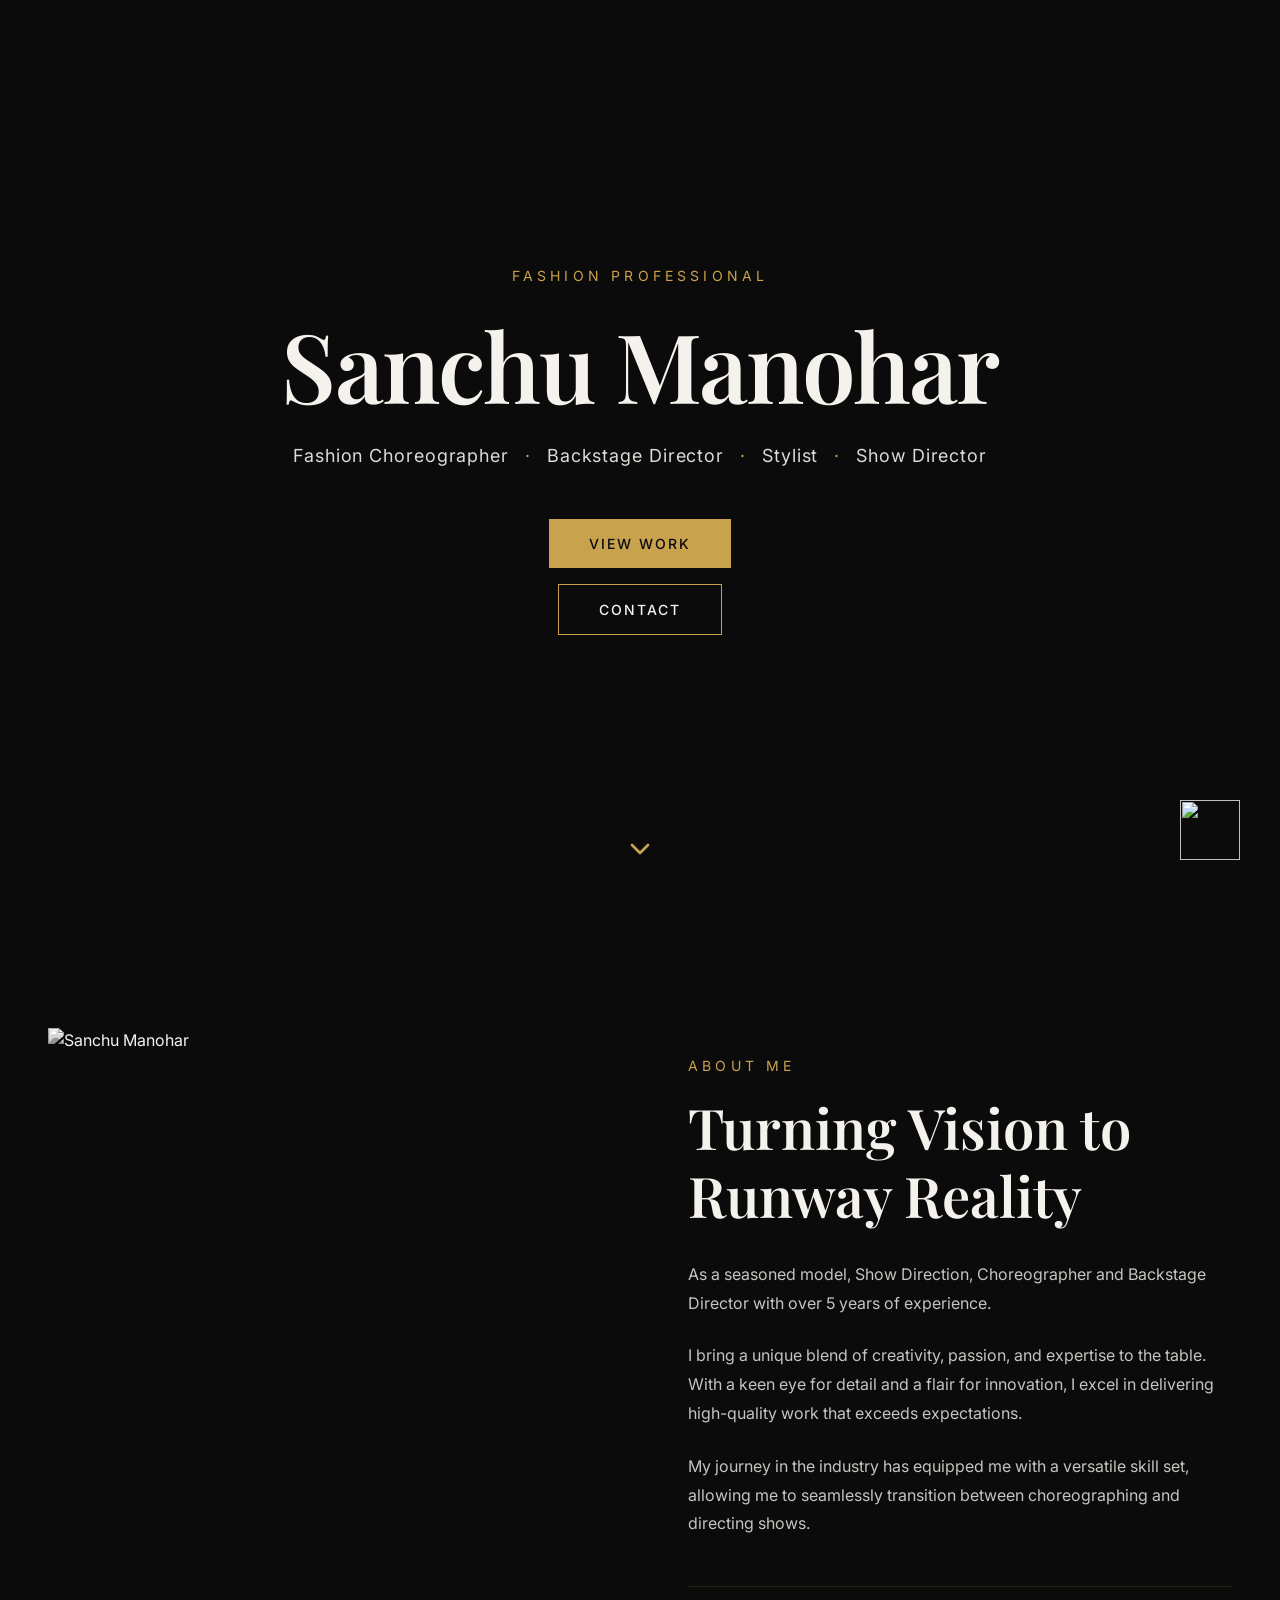
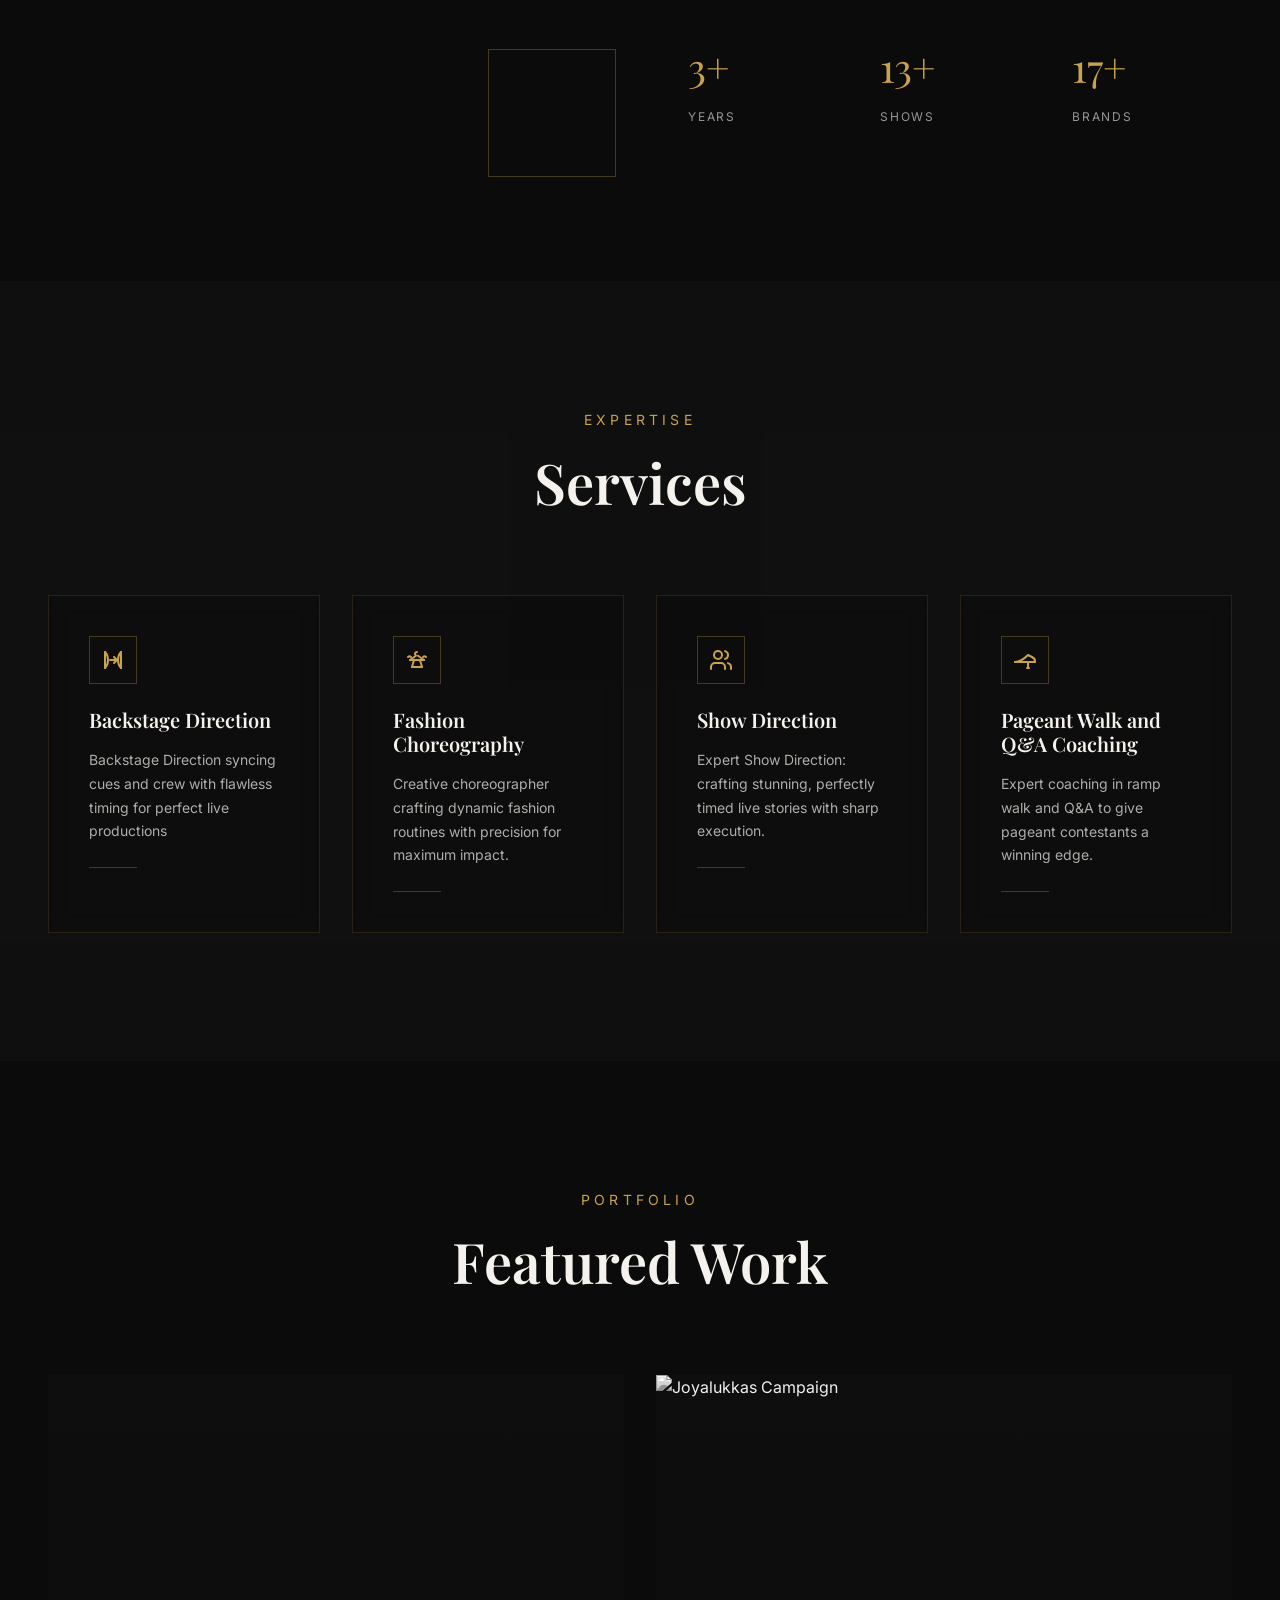
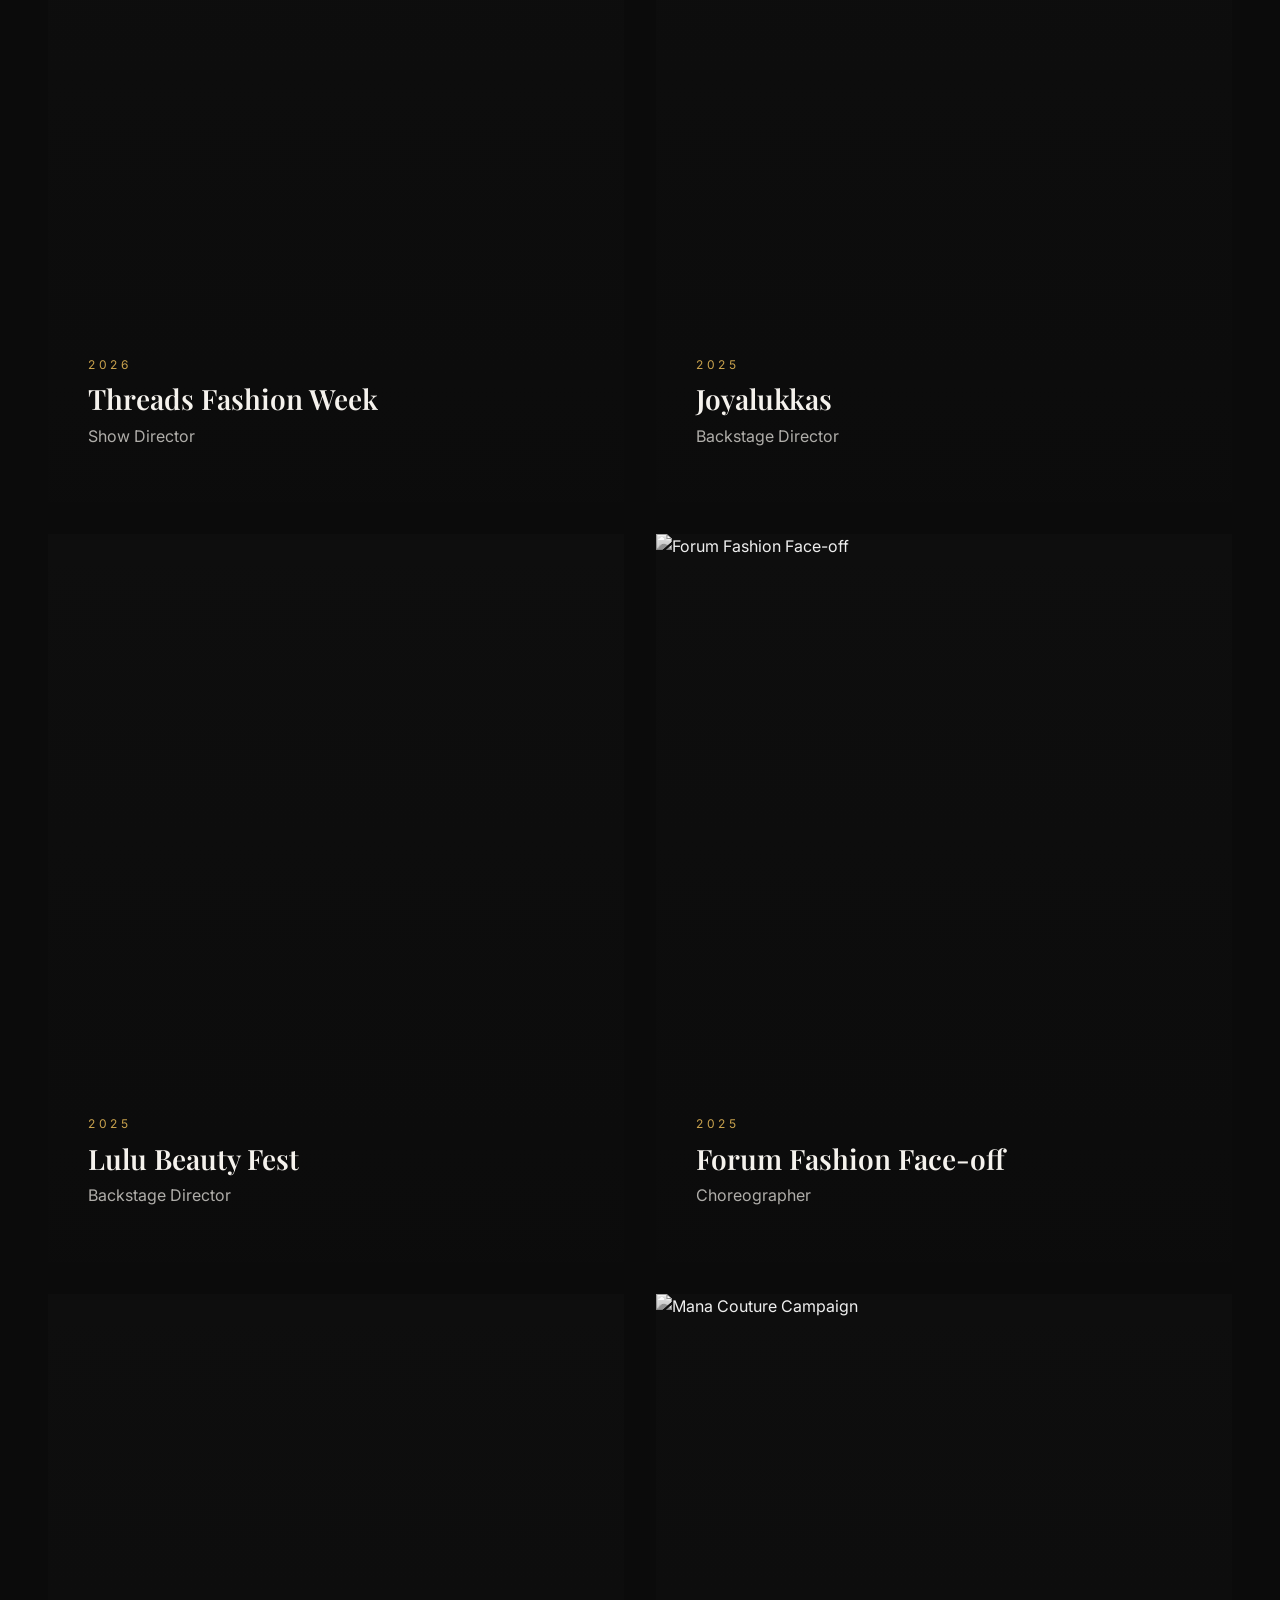
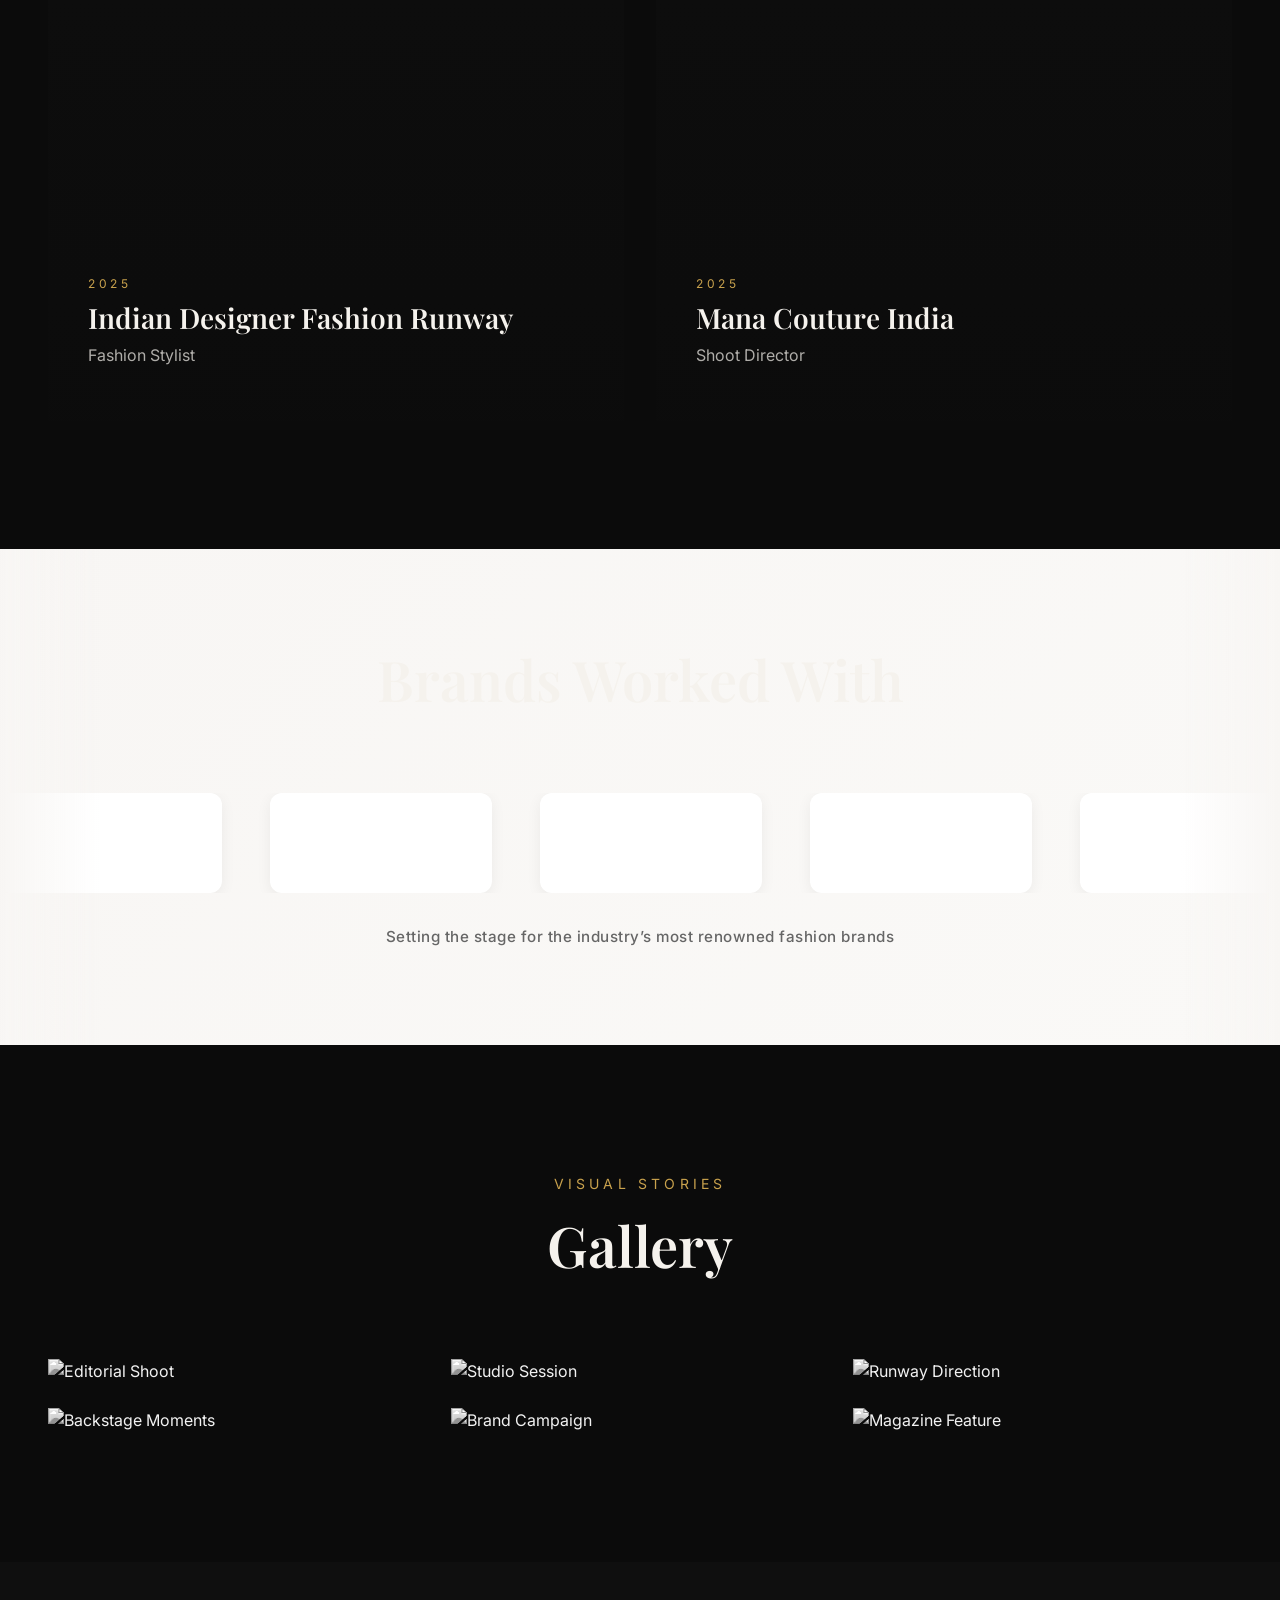
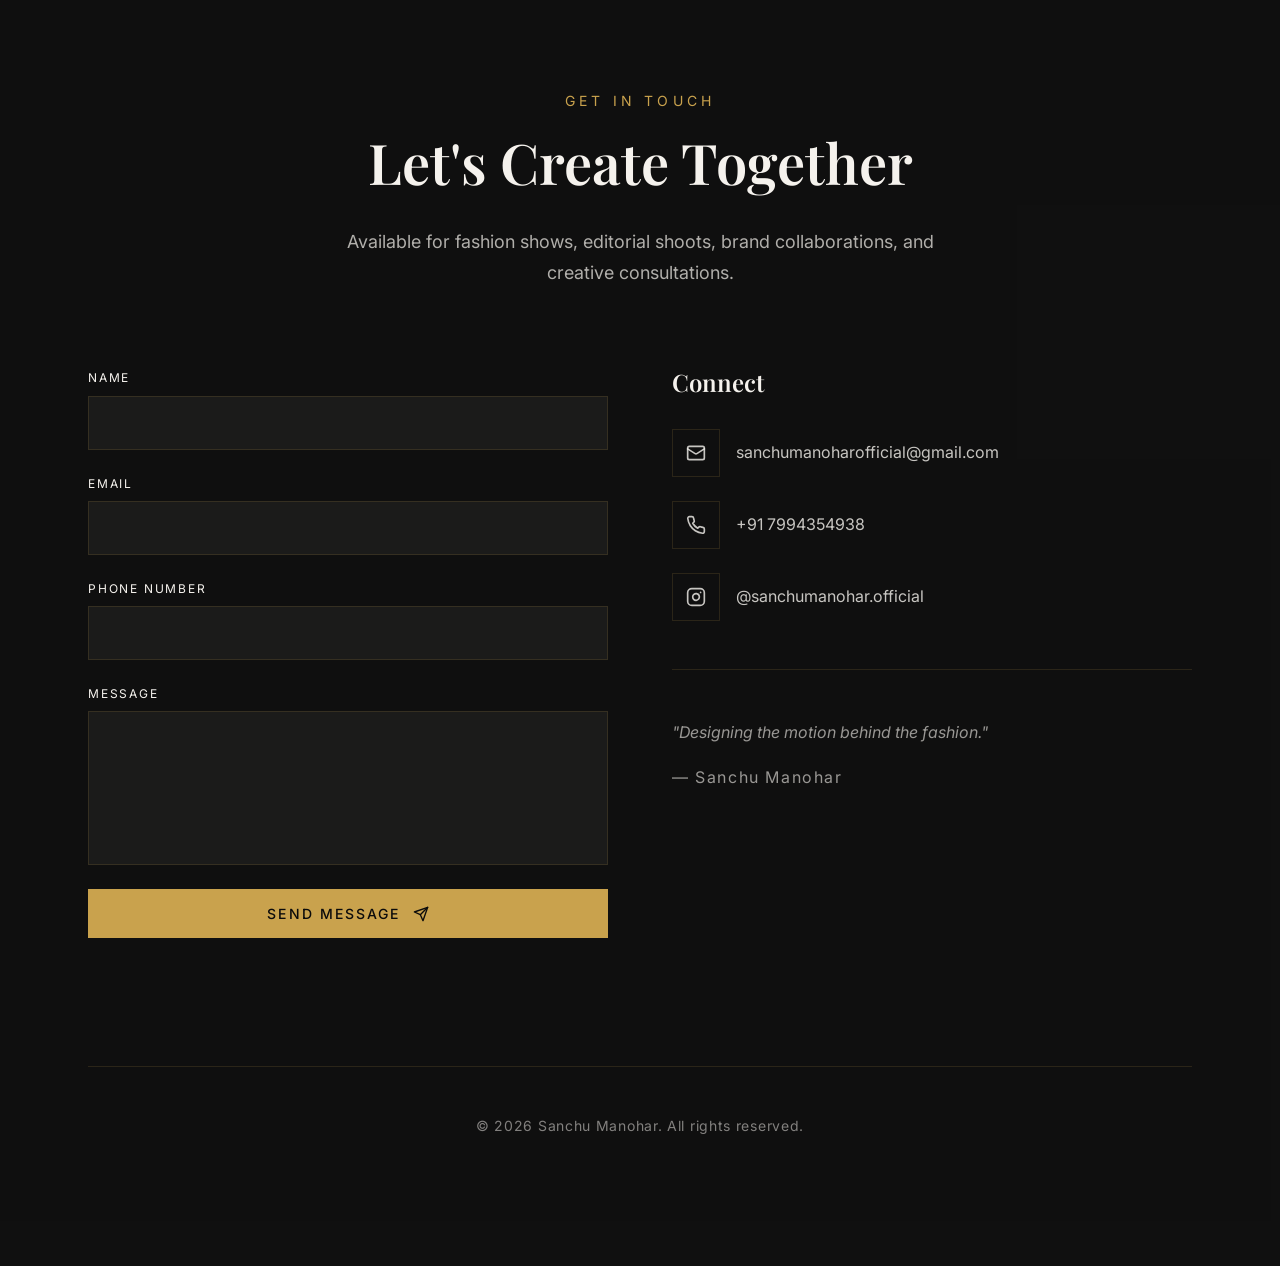
==== index.html @ 90fce796 "add new images to portfolio and implement WhatsApp contact button" ====
<!DOCTYPE html>
<html lang="en">
<head>
    <meta charset="UTF-8">
    <meta name="viewport" content="width=device-width, initial-scale=1.0">
    <meta name="description" content="Sanchu Manohar - Fashion Choreographer, Model, Show Manager & Stylist based in India. Luxury fashion professional with editorial expertise.">
    <title>Sanchu Manohar | Fashion Choreographer & Show Manager</title>
    <link rel="stylesheet" href="styles.css">
    <link rel="preconnect" href="https://fonts.googleapis.com">
    <link rel="preconnect" href="https://fonts.gstatic.com" crossorigin>
    <link href="https://fonts.googleapis.com/css2?family=Playfair+Display:wght@400;500;600;700;800;900&family=Inter:wght@300;400;500;600;700&display=swap" rel="stylesheet">
</head>
<body>
    
    <!-- Hero Section -->
    <section id="hero" class="hero">
        <div class="hero-background">
            <div class="hero-overlay"></div>
            <video autoplay muted loop playsinline preload="auto" >
                <source src="/portfolio/videos/banner.MOV" type="video/mp4">
            </video>
        </div>
        
        <div class="hero-content">
            <p class="hero-subtitle fade-in">Fashion Professional</p>
            <h1 class="hero-title fade-in-up">
                Sanchu Manohar
            </h1>
            <div class="hero-roles fade-in-delay">

                <span>Fashion Choreographer</span>
                
                <!-- <span class="separator">·</span>
                <span>Model</span> -->

                <span class="separator">·</span>
                <span>Backstage Director</span>

                <span class="separator">·</span>
                <span>Stylist</span>
                
                <span class="separator">·</span>
                <span>Show Director</span>
            </div>
            <div class="hero-buttons fade-in-delay-2">
                <button class="btn btn-primary" onclick="scrollToSection('work')">View Work</button>
                <button class="btn btn-secondary" onclick="scrollToSection('contact')">Contact</button>
            </div>
        </div>
        
        <button class="scroll-indicator" onclick="scrollToSection('about')" aria-label="Scroll to about section">
            <svg width="32" height="32" viewBox="0 0 24 24" fill="none" stroke="currentColor" stroke-width="2" stroke-linecap="round" stroke-linejoin="round">
                <polyline points="6 9 12 15 18 9"></polyline>
            </svg>
        </button>
    </section>

    <!-- About Section -->
    <section id="about" class="about">
        <div class="container">
            <div class="about-grid">
                <div class="about-image animate-on-scroll">
                    <img src="/portfolio/images/san.PNG" alt="Sanchu Manohar">
                    <div class="about-image-border"></div>
                </div>
                
                <div class="about-content animate-on-scroll">
                    <p class="section-subtitle">About Me</p>
                    <h2 class="section-title ">
                        Turning Vision to <br> Runway Reality
                    </h2>
                    
                    <div class="about-text">
                        <p>As a seasoned model, Show Direction, Choreographer and Backstage Director with over 5 years of experience.</p>
                        
                        <p>I bring a unique blend of creativity, passion, and expertise to the table. With a keen eye for detail and a flair for innovation, I excel in delivering high-quality work that exceeds expectations.</p>
                        
                        <p>My journey in the industry has equipped me with a versatile skill set, allowing me to seamlessly transition between choreographing and directing shows.</p>
                    </div>
                    
                    <div class="about-stats">
                        <div class="stat">
                            <p class="stat-number">5+</p>
                            <p class="stat-label">Years</p>
                        </div>
                        <div class="stat">
                            <p class="stat-number">20+</p>
                            <p class="stat-label">Shows</p>
                        </div>
                        <div class="stat">
                            <p class="stat-number">25+</p>
                            <p class="stat-label">Brands</p>
                        </div>
                    </div>
                </div>
            </div>
        </div>
    </section>

    <!-- Expertise Section -->
    <section id="expertise" class="expertise">
        <div class="container">
            <div class="section-header animate-on-scroll">
                <p class="section-subtitle">Expertise</p>
                <h2 class="section-title">Services</h2>
            </div>
            
            <div class="services-grid">
                <div class="service-card animate-on-scroll">
                    <div class="service-icon">
                        <svg width="24" height="24" viewBox="0 0 24 24" fill="none"
                            stroke="currentColor" stroke-width="2"
                            stroke-linecap="round" stroke-linejoin="round">

                        <!-- Stage curtains -->
                        <path d="M4 4v16"/>
                        <path d="M20 4v16"/>
                        <path d="M4 4c4 4 4 12 0 16"/>
                        <path d="M20 4c-4 4-4 12 0 16"/>

                        <!-- Direction arrow -->
                        <path d="M9 12h6"/>
                        <path d="M13 9l3 3-3 3"/>

                        </svg>
                    </div>
                    <h3>Backstage Direction</h3>
                    <p>Backstage Direction syncing cues and crew with flawless timing for perfect live productions</p>
                    <div class="service-line"></div>
                </div>

                <div class="service-card animate-on-scroll">
                    <div class="service-icon">
                        <svg width="24" height="24" viewBox="0 0 24 24" fill="none"
                            stroke="currentColor" stroke-width="2"
                            stroke-linecap="round" stroke-linejoin="round">

                        <!-- Hanger (fashion) -->
                        <path d="M12 4c-1.1 0-2 .9-2 2 0 .7.4 1.4 1 1.7L5 12"/>
                        <path d="M5 12h14"/>
                        <path d="M19 12l-6-4.3"/>

                        <!-- Dress / outfit -->
                        <path d="M9 12l-2 7"/>
                        <path d="M15 12l2 7"/>
                        <path d="M7 19h10"/>

                        <!-- Movement / choreography lines -->
                        <path d="M3 9c1-1 2-1 3 0"/>
                        <path d="M18 9c1-1 2-1 3 0"/>

                        </svg>

                    </div>
                    <h3>Fashion Choreography</h3>
                    <p>Creative choreographer crafting dynamic fashion routines with precision for maximum impact.</p>
                    <div class="service-line"></div>
                </div>
                
                <div class="service-card animate-on-scroll">
                    <div class="service-icon">
                        <svg width="24" height="24" viewBox="0 0 24 24" fill="none" stroke="currentColor" stroke-width="2" stroke-linecap="round" stroke-linejoin="round">
                            <path d="M16 21v-2a4 4 0 0 0-4-4H6a4 4 0 0 0-4 4v2"/>
                            <circle cx="9" cy="7" r="4"/>
                            <path d="M22 21v-2a4 4 0 0 0-3-3.87"/>
                            <path d="M16 3.13a4 4 0 0 1 0 7.75"/>
                        </svg>
                    </div>
                    <h3>Show Direction</h3>
                    <p>Expert Show Direction: crafting stunning, perfectly timed live stories with sharp execution.</p>
                    <div class="service-line"></div>
                </div>
                
                <div class="service-card animate-on-scroll">
                    <div class="service-icon">
                        <svg width="24" height="24" viewBox="0 0 24 24" fill="none"
                            stroke="currentColor" stroke-width="2"
                            stroke-linecap="round" stroke-linejoin="round">

                            <!-- Shoe upper -->
                            <path d="M2 14c5 0 9-3 13-7l4 2c2 1 3 2 3 4v1H2z"/>

                            <!-- Heel -->
                            <path d="M15 14v6"/>
                            <path d="M14 20h2"/>

                            <!-- Sole -->
                            <path d="M2 14h20"/>

                        </svg>
                    </div>
                    <h3>Pageant Walk and <br> Q&A Coaching</h3>
                    <p> Expert coaching in ramp walk and Q&A to give pageant contestants a winning edge.</p>
                    <div class="service-line"></div>
                </div>
            </div>
        </div>
    </section>

    <!-- Featured Work Section -->
    <section id="work" class="featured-work">
        <div class="container">
            <div class="section-header animate-on-scroll">
                <p class="section-subtitle">Portfolio</p>
                <h2 class="section-title">Featured Work</h2>
            </div>
            
            <div class="work-grid">
                <div class="work-card animate-on-scroll">
                    <video autoplay muted loop playsinline preload="auto" >
                        <source src="/portfolio/videos/vismay_brand_2026.MOV" type="video/mp4">
                    </video>
                    <div class="work-overlay"></div>
                    <div class="work-content">
                        <p class="work-year">2026</p>
                        <h3>Threads Fashion Week</h3>
                        <p class="work-role">Show Director</p>
                        <div class="work-line"></div>
                    </div>
                </div>
                
                <div class="work-card animate-on-scroll">
                    <img src="/portfolio/images/joyalukas.png" alt="Joyalukkas Campaign">
                    <div class="work-overlay"></div>
                    <div class="work-content">
                        <p class="work-year">2025</p>
                        <h3>Joyalukkas </h3>
                        <p class="work-role">Backstage Director</p>
                        <div class="work-line"></div>
                    </div>
                </div>

                                
                <div class="work-card animate-on-scroll">
                    <video autoplay muted loop playsinline preload="auto" >
                        <source src="/portfolio/videos/lulu_2025.MOV" type="video/mp4">
                    </video>
                    <div class="work-overlay"></div>
                    <div class="work-content">
                        <p class="work-year">2025</p>
                        <h3>Lulu Beauty Fest</h3>
                        <p class="work-role">Backstage Director</p>
                        <div class="work-line"></div>
                    </div>
                </div>
                
                <div class="work-card animate-on-scroll">
                    <img src="/portfolio//images/IMG_4306.PNG" alt="Forum Fashion Face-off">
                    <div class="work-overlay"></div>
                    <div class="work-content">
                        <p class="work-year">2025</p>
                        <h3>Forum Fashion Face-off</h3>
                        <p class="work-role">Choreographer</p>
                        <div class="work-line"></div>
                    </div>
                </div>

                <div class="work-card animate-on-scroll">
                    <video autoplay muted loop playsinline preload="auto" >
                        <source src="/portfolio/videos/idfr.MOV" type="video/mp4">
                    </video>
                    <div class="work-overlay"></div>
                    <div class="work-content">
                        <p class="work-year">2025</p>
                        <h3>Indian Designer Fashion Runway</h3>
                        <p class="work-role">Fashion Stylist</p>
                        <div class="work-line"></div>
                    </div>
                </div>
                
                <div class="work-card animate-on-scroll">
                    <img src="/portfolio/images/mana.JPEG" alt="Mana Couture Campaign">
                    <div class="work-overlay"></div>
                    <div class="work-content">
                        <p class="work-year">2025</p>
                        <h3>Mana Couture India</h3>
                        <p class="work-role">Shoot Director</p>
                        <div class="work-line"></div>
                    </div>
                </div>
            </div>
        </div>
    </section>

    

    <section class="brands">
        <div class="container">
            <div class="section-header animate-on-scroll">
                <!-- <p class="section-subtitle">Collaborations</p> -->
                <h2 class="section-title">Brands Worked With</h2>
            </div>
        </div>

        <!-- Moving Logo Carousel -->
        <div class="logos-wrapper">
            <div class="logos-carousel">
                <!-- FIRST SET OF LOGOS -->
                <!-- Replace src with your actual logo URLs -->
                
                <div class="logo-item">
                    <img src="/portfolio/images/brands/IMG_3582.png" alt="Lakme Fashion Week" loading="lazy">
                </div>

                <div class="logo-item">
                    <img src="/portfolio/images/brands/IMG_3586.png" alt="Lakme Fashion Week" loading="lazy">
                </div>

                <div class="logo-item">
                    <img src="/portfolio/images/brands/IMG_3587.png" alt="Lakme Fashion Week" loading="lazy">
                </div>

                <div class="logo-item">
                    <img src="/portfolio/images/brands/IMG_3588.png" alt="Lakme Fashion Week" loading="lazy">
                </div>

                <div class="logo-item">
                    <img src="/portfolio/images/brands/IMG_3624.png" alt="Lakme Fashion Week" loading="lazy">
                </div>

                <div class="logo-item">
                    <img src="/portfolio/images/brands/IMG_3626.png" alt="Lakme Fashion Week" loading="lazy">
                </div>

                <div class="logo-item">
                    <img src="/portfolio/images/brands/IMG_3628.png" alt="Lakme Fashion Week" loading="lazy">
                </div>

                <div class="logo-item">
                    <img src="/portfolio/images/brands/IMG_3629.png" alt="Lakme Fashion Week" loading="lazy">
                </div>

                <div class="logo-item">
                    <img src="/portfolio/images/brands/IMG_3631.png" alt="Lakme Fashion Week" loading="lazy">
                </div>

                 <div class="logo-item">
                    <img src="/portfolio/images/brands/IMG_3634.png" alt="Lakme Fashion Week" loading="lazy">
                </div>

                 <div class="logo-item">
                    <img src="/portfolio/images/brands/IMG_3632.png" alt="Lakme Fashion Week" loading="lazy">
                </div>
   
            </div>
        </div>

        <div class="container">
            <p class="brands-footer animate-on-scroll">Setting the stage for the industry’s most renowned fashion brands</p>
        </div>
    </section>

    <!-- Gallery Section -->
    <section id="gallery" class="gallery">
        <div class="container">
            <div class="section-header animate-on-scroll">
                <p class="section-subtitle">Visual Stories</p>
                <h2 class="section-title">Gallery</h2>
            </div>
            
            <div class="gallery-grid">
                <div class="gallery-item animate-on-scroll">
                    <img src="/portfolio/images/gallery/1.PNG" alt="Editorial Shoot">
                    <div class="gallery-overlay">
                        <p>Reality Show</p>
                    </div>
                </div>

                <div class="gallery-item animate-on-scroll">
                    <img src="/portfolio/images/gallery/3.jpeg" alt="Studio Session">
                    <div class="gallery-overlay">
                        <p>Show Direction</p>
                    </div>
                </div>
                
                <div class="gallery-item animate-on-scroll">
                    <img src="/portfolio/images/gallery/2.png" alt="Runway Direction">
                    <div class="gallery-overlay">
                        <p>Backstage Direction</p>
                    </div>
                </div>
                
                
                <div class="gallery-item animate-on-scroll">
                    <img src="/portfolio/images/gallery/4.png" alt="Backstage Moments">
                    <div class="gallery-overlay">
                        <p>Pageant Training</p>
                    </div>
                </div>
                
                <div class="gallery-item animate-on-scroll">
                    <img src="/portfolio/images/gallery/5.jpeg" alt="Brand Campaign">
                    <div class="gallery-overlay">
                        <p style="padding-top: 225px;">Brand Campaigns</p>
                    </div>
                </div>
                
                <div class="gallery-item animate-on-scroll">
                    <img src="/portfolio/images/gallery/6.jpeg" alt="Magazine Feature">
                    <div class="gallery-overlay">
                        <p>Fashion Choreography </p>
                    </div>
                </div>
            </div>
        </div>
    </section>

    <!-- Contact Section -->
    <section id="contact" class="contact">
        <div class="container-small">
            <div class="section-header animate-on-scroll">
                <p class="section-subtitle">Get In Touch</p>
                <h2 class="section-title">Let's Create Together</h2>
                <p class="contact-intro">Available for fashion shows, editorial shoots, brand collaborations, and creative consultations.</p>
            </div>
            
            <div class="contact-grid">
                <div class="contact-form-wrapper animate-on-scroll">
                    <form id="contactForm" class="contact-form">
                        <div class="form-group">
                            <label for="name">Name</label>
                            <input type="text" id="name" name="name" required>
                        </div>
                        
                        <div class="form-group">
                            <label for="email">Email</label>
                            <input type="email" id="email" name="email" required>
                        </div>

                        <div class="form-group">
                            <label for="phone">Phone Number</label>
                            <input type="tel" id="phone" name="phone" required>
                        </div>
                        
                        <div class="form-group">
                            <label for="message">Message</label>
                            <textarea id="message" name="message" rows="6" required></textarea>
                        </div>
                        
                        <button type="submit" class="btn btn-primary btn-full">
                            Send Message
                            <svg width="16" height="16" viewBox="0 0 24 24" fill="none" stroke="currentColor" stroke-width="2" stroke-linecap="round" stroke-linejoin="round">
                                <line x1="22" x2="11" y1="2" y2="13"></line>
                                <polygon points="22 2 15 22 11 13 2 9 22 2"></polygon>
                            </svg>
                        </button>
                    </form>
                </div>
                
                <div class="contact-info animate-on-scroll">
                    <h3>Connect</h3>
                    
                    <div class="contact-methods">
                        <a href="mailto:sanchumanoharofficial@gmail.com" class="contact-method">
                            <div class="contact-icon">
                                <svg width="20" height="20" viewBox="0 0 24 24" fill="none" stroke="currentColor" stroke-width="2" stroke-linecap="round" stroke-linejoin="round">
                                    <rect width="20" height="16" x="2" y="4" rx="2"></rect>
                                    <path d="m22 7-8.97 5.7a1.94 1.94 0 0 1-2.06 0L2 7"></path>
                                </svg>
                            </div>
                            <span>sanchumanoharofficial@gmail.com</span>
                        </a>
                        
                        <a href="tel:+917994354938" class="contact-method">
                            <div class="contact-icon">
                                <svg width="20" height="20" viewBox="0 0 24 24" fill="none" stroke="currentColor" stroke-width="2" stroke-linecap="round" stroke-linejoin="round">
                                    <path d="M22 16.92v3a2 2 0 0 1-2.18 2 19.79 19.79 0 0 1-8.63-3.07 19.5 19.5 0 0 1-6-6 19.79 19.79 0 0 1-3.07-8.67A2 2 0 0 1 4.11 2h3a2 2 0 0 1 2 1.72 12.84 12.84 0 0 0 .7 2.81 2 2 0 0 1-.45 2.11L8.09 9.91a16 16 0 0 0 6 6l1.27-1.27a2 2 0 0 1 2.11-.45 12.84 12.84 0 0 0 2.81.7A2 2 0 0 1 22 16.92z"></path>
                                </svg>
                            </div>
                            <span>+91 7994354938</span>
                        </a>
                        
                        <a href="https://www.instagram.com/sanchumanohar.official?igsh=bnRlMzZtYnVuc2Zt" target="_blank" rel="noopener noreferrer" class="contact-method">
                            <div class="contact-icon">
                                <svg width="20" height="20" viewBox="0 0 24 24" fill="none" stroke="currentColor" stroke-width="2" stroke-linecap="round" stroke-linejoin="round">
                                    <rect width="20" height="20" x="2" y="2" rx="5" ry="5"></rect>
                                    <path d="M16 11.37A4 4 0 1 1 12.63 8 4 4 0 0 1 16 11.37z"></path>
                                    <line x1="17.5" x2="17.51" y1="6.5" y2="6.5"></line>
                                </svg>
                            </div>
                            <span>@sanchumanohar.official</span>
                        </a>
                    </div>
                    
                    <div class="contact-quote">
                        <p>"Designing the motion behind the fashion."</p>
                        <p class="quote-author">— Sanchu Manohar</p>
                    </div>
                </div>
            </div>
            
            <footer class="footer animate-on-scroll">
                <p>© 2026 Sanchu Manohar. All rights reserved.</p>
            </footer>
        </div>
    </section>
    <a href="https://wa.me/919999999999?text=Hi%20Sanchu,%0A%0AI'm%20interested%20in%20your%20Fashion%20services%20regarding%20Choreography%20/%20Training%20/%20Creative%20Direction.%0A%0ACould%20you%20share%20your%20availability?"
        class="whatsapp-float"
        target="_blank">
        <img src="https://upload.wikimedia.org/wikipedia/commons/6/6b/WhatsApp.svg" width="50">
    </a>

    <script src="script.js"></script>
    <!-- EmailJS -->
    <script src="https://cdn.jsdelivr.net/npm/@emailjs/browser@3/dist/email.min.js"></script>

    <script>
        (function(){
        emailjs.init("fCy8scuOm4bpgZ9uw"); // Account → General
        })();

        document.getElementById("contactForm").addEventListener("submit", function(event) {
        event.preventDefault();

        emailjs.sendForm(
            "service_jlh2yfh",   // Email Services
            "template_cyi5gs9",  // Email Template
            this
        )
        .then(function() {
            alert("✅ Message sent successfully!");
        }, function(error) {
            alert("❌ Failed to send message");
            console.log(error);
        });
        });
    </script>
</body>
</html>
---- styles.css ----
/* ============================================
   CSS RESET & BASE STYLES
   ============================================ */

* {
    margin: 0;
    padding: 0;
    box-sizing: border-box;
}

html {
    scroll-behavior: smooth;
    font-size: 16px;
}

body {
    font-family: 'Inter', -apple-system, BlinkMacSystemFont, 'Segoe UI', 'Helvetica Neue', Arial, sans-serif;
    background-color: #0B0B0B;
    color: #F5F2ED;
    line-height: 1.6;
    -webkit-font-smoothing: antialiased;
    -moz-osx-font-smoothing: grayscale;
    overflow-x: hidden;
}

h1, h2, h3, h4, h5, h6 {
    font-family: 'Playfair Display', Georgia, serif;
    line-height: 1.2;
    font-weight: 600;
}

img {
    max-width: 100%;
    height: auto;
    display: block;
}

a {
    text-decoration: none;
    color: inherit;
}

button {
    font-family: inherit;
    cursor: pointer;
    border: none;
    outline: none;
}

/* ============================================
   UTILITY CLASSES
   ============================================ */

.container {
    max-width: 1400px;
    margin: 0 auto;
    padding: 0 3rem;
}

.container-small {
    max-width: 1200px;
    margin: 0 auto;
    padding: 0 3rem;
}

.section-subtitle {
    color: #C9A24D;
    letter-spacing: 0.3em;
    text-transform: uppercase;
    font-size: 0.875rem;
    margin-bottom: 1rem;
    font-weight: 400;
}

.section-title {
    font-size: 3.5rem;
    margin-bottom: 2rem;
}

.section-header {
    text-align: center;
    margin-bottom: 5rem;
}

/* ============================================
   BUTTONS
   ============================================ */

.btn {
    padding: 1rem 2.5rem;
    font-size: 0.875rem;
    font-weight: 500;
    letter-spacing: 0.15em;
    text-transform: uppercase;
    transition: all 0.3s ease;
    display: inline-flex;
    align-items: center;
    gap: 0.75rem;
}

.btn-primary {
    background-color: #C9A24D;
    color: #0B0B0B;
}

.btn-primary:hover {
    background-color: #B89340;
    transform: translateY(-2px);
}

.btn-secondary {
    background-color: transparent;
    border: 1px solid #C9A24D;
    color: #F5F2ED;
}

.btn-secondary:hover {
    background-color: #C9A24D;
    color: #0B0B0B;
}

.btn-full {
    width: 100%;
    justify-content: center;
}

/* ============================================
   ANIMATIONS
   ============================================ */

@keyframes fadeIn {
    from {
        opacity: 0;
    }
    to {
        opacity: 1;
    }
}

@keyframes fadeInUp {
    from {
        opacity: 0;
        transform: translateY(40px);
    }
    to {
        opacity: 1;
        transform: translateY(0);
    }
}

@keyframes bounce {
    0%, 100% {
        transform: translateY(0);
    }
    50% {
        transform: translateY(-10px);
    }
}

.fade-in {
    animation: fadeIn 1s ease forwards;
    opacity: 0;
    animation-delay: 0.5s;
}

.fade-in-up {
    animation: fadeInUp 1s ease forwards;
    opacity: 0;
    animation-delay: 0.2s;
}

.fade-in-delay {
    animation: fadeIn 0.8s ease forwards;
    opacity: 0;
    animation-delay: 0.8s;
}

.fade-in-delay-2 {
    animation: fadeInUp 0.8s ease forwards;
    opacity: 0;
    animation-delay: 1.1s;
}

/* Scroll animations */
.animate-on-scroll {
    opacity: 0;
    transform: translateY(30px);
    transition: opacity 0.8s ease, transform 0.8s ease;
}

.animate-on-scroll.visible {
    opacity: 1;
    transform: translateY(0);
}

/* ============================================
   HERO SECTION
   ============================================ */

.hero {
    position: relative;
    height: 100vh;
    display: flex;
    align-items: center;
    justify-content: center;
    overflow: hidden;
}

.hero-background {
    position: absolute;
    inset: 0;
    z-index: 0;
}

.hero-overlay {
    position: absolute;
    inset: 0;
    background: linear-gradient(to bottom, rgba(11, 11, 11, 0.7), rgba(11, 11, 11, 0.5), #0B0B0B);
    z-index: 1;
}

.hero-image {
    width: 100%;
    height: 100%;
    object-fit: cover;
}

.hero-content {
    position: relative;
    z-index: 2;
    text-align: center;
    padding: 0 2rem;
    max-width: 1200px;
}

.hero-subtitle {
    color: #C9A24D;
    letter-spacing: 0.3em;
    text-transform: uppercase;
    font-size: 0.875rem;
    margin-bottom: 2rem;
}

.hero-title {
    font-size: 6rem;
    line-height: 0.95;
    margin-bottom: 2rem;
    letter-spacing: -0.02em;
}

.hero-roles {
    display: flex;
    flex-wrap: wrap;
    justify-content: center;
    gap: 1rem;
    margin-bottom: 3rem;
    font-size: 1.125rem;
    letter-spacing: 0.05em;
}

.hero-roles span {
    color: rgba(245, 242, 237, 0.9);
}

.hero-roles .separator {
    color: #C9A24D;
}

.hero-buttons {
    display: flex;
    flex-direction: column;
    gap: 1rem;
    align-items: center;
}

.hero-background video {
    width: 100%;
    height: 100%;
    object-fit: cover;
    position: absolute;
    top: 0;
    left: 0;
}

.scroll-indicator {
    position: absolute;
    bottom: 2rem;
    left: 50%;
    transform: translateX(-50%);
    z-index: 2;
    background: none;
    color: #C9A24D;
    animation: bounce 2s infinite;
    cursor: pointer;
}

.scroll-indicator:hover {
    color: #B89340;
}

/* ============================================
   ABOUT SECTION
   ============================================ */

.about {
    padding: 8rem 0;
    background-color: #0B0B0B;
}

.about-grid {
    display: grid;
    grid-template-columns: 1fr 1fr;
    gap: 6rem;
    align-items: center;
}

.about-image {
    position: relative;
}

.about-image img {
    width: 100%;
    aspect-ratio: 3/4;
    object-fit: cover;
    filter: grayscale(100%);
    transition: filter 0.7s ease;
}

.about-image:hover img {
    filter: grayscale(0%);
}

.about-image-border {
    position: absolute;
    bottom: -1.5rem;
    right: -1.5rem;
    width: 8rem;
    height: 8rem;
    border: 1px solid rgba(201, 162, 77, 0.3);
    pointer-events: none;
}

.about-text {
    margin-top: 2rem;
}

.about-text p {
    margin-bottom: 1.5rem;
    color: rgba(245, 242, 237, 0.8);
    line-height: 1.8;
}

.about-stats {
    margin-top: 3rem;
    padding-top: 3rem;
    border-top: 1px solid rgba(201, 162, 77, 0.15);
    display: grid;
    grid-template-columns: repeat(3, 1fr);
    gap: 2rem;
}

.stat-number {
    font-family: 'Playfair Display', Georgia, serif;
    font-size: 2.5rem;
    color: #C9A24D;
    margin-bottom: 0.5rem;
}

.stat-label {
    font-size: 0.75rem;
    color: rgba(245, 242, 237, 0.6);
    text-transform: uppercase;
    letter-spacing: 0.15em;
}

/* ============================================
   EXPERTISE SECTION
   ============================================ */

.expertise {
    padding: 8rem 0;
    background-color: rgba(26, 26, 26, 0.3);
}

.services-grid {
    display: grid;
    grid-template-columns: repeat(4, 1fr);
    gap: 2rem;
}

.service-card {
    background-color: rgba(11, 11, 11, 0.5);
    backdrop-filter: blur(10px);
    padding: 2.5rem;
    border: 1px solid rgba(201, 162, 77, 0.15);
    transition: all 0.5s ease;
}

.service-card:hover {
    border-color: rgba(201, 162, 77, 0.5);
    transform: translateY(-5px);
}

.service-icon {
    width: 3rem;
    height: 3rem;
    border: 1px solid rgba(201, 162, 77, 0.3);
    display: flex;
    align-items: center;
    justify-content: center;
    margin-bottom: 1.5rem;
    transition: all 0.3s ease;
}

.service-card:hover .service-icon {
    background-color: rgba(201, 162, 77, 0.1);
}

.service-icon svg {
    color: #C9A24D;
}

.service-card h3 {
    font-size: 1.25rem;
    margin-bottom: 1rem;
}

.service-card p {
    font-size: 0.875rem;
    color: rgba(245, 242, 237, 0.7);
    line-height: 1.7;
}

.service-line {
    margin-top: 1.5rem;
    width: 3rem;
    height: 1px;
    background-color: rgba(201, 162, 77, 0.3);
    transition: width 0.5s ease;
}

.service-card:hover .service-line {
    width: 6rem;
}

/* ============================================
   FEATURED WORK SECTION
   ============================================ */

.featured-work {
    padding: 8rem 0;
    background-color: #0B0B0B;
}

.work-grid {
    display: grid;
    grid-template-columns: repeat(2, 1fr);
    gap: 2rem;
}

.work-card {
    position: relative;
    overflow: hidden;
    background-color: rgba(26, 26, 26, 0.2);
    cursor: pointer;
}

.work-card img,
.work-card video {
    width: 100%;
    aspect-ratio: 4/5;
    object-fit: cover;
    filter: grayscale(100%);
    transition: all 0.7s ease;
    object-fit: cover !important; 
    image-rendering: auto; 
}

.work-card:hover img,
.work-card:hover video {
    filter: grayscale(0%);
    transform: scale(1.1);
}

.work-overlay {
    position: absolute;
    inset: 0;
    background: linear-gradient(to top, #0B0B0B, rgba(11, 11, 11, 0.5), transparent);
    opacity: 0.8;
    transition: opacity 0.5s ease;
}

.work-card:hover .work-overlay {
    opacity: 0.9;
}

.work-content {
    position: absolute;
    bottom: 0;
    left: 0;
    right: 0;
    padding: 2.5rem;
    transform: translateY(0.25rem);
    transition: transform 0.5s ease;
}

.work-card:hover .work-content {
    transform: translateY(0);
}

.work-year {
    color: #C9A24D;
    font-size: 0.75rem;
    letter-spacing: 0.3em;
    text-transform: uppercase;
    margin-bottom: 0.5rem;
}

.work-content h3 {
    font-size: 1.75rem;
    margin-bottom: 0.5rem;
}

.work-role {
    color: rgba(245, 242, 237, 0.7);
}

.work-line {
    margin-top: 1rem;
    width: 3rem;
    height: 1px;
    background-color: #C9A24D;
    opacity: 0;
    transition: all 0.5s ease;
}

.work-card:hover .work-line {
    opacity: 1;
    width: 6rem;
}

/* ============================================
   BRANDS SECTION
   ============================================ */

.brands {
    padding: 8rem 0;
    background-color: rgba(26, 26, 26, 0.3);
}

.brands-grid {
    display: grid;
    grid-template-columns: repeat(4, 1fr);
    gap: 4rem 3rem;
    margin-bottom: 5rem;
}

.brand-item {
    color: rgba(245, 242, 237, 0.4);
    text-align: center;
    letter-spacing: 0.15em;
    font-size: 0.75rem;
    transition: color 0.3s ease;
    cursor: default;
}

.brand-item:hover {
    color: #C9A24D;
}

.brands-footer {
    text-align: center;
    color: rgba(245, 242, 237, 0.5);
    font-size: 0.875rem;
    letter-spacing: 0.05em;
}

/* ============================================
   GALLERY SECTION
   ============================================ */

.gallery {
    padding: 8rem 0;
    background-color: #0B0B0B;
}

.gallery-grid {
    display: grid;
    grid-template-columns: repeat(3, 1fr);
    gap: 1.5rem;
}

.gallery-item {
    position: relative;
    overflow: hidden;
    cursor: pointer;
}

.gallery-item img {
    width: 100%;
    height: auto;
    filter: grayscale(100%);
    transition: all 0.7s ease;
}

.gallery-item:hover img {
    filter: grayscale(0%);
    transform: scale(1.05);
}

.gallery-overlay {
    position: absolute;
    inset: 0;
    background-color: rgba(11, 11, 11, 0.6);
    display: flex;
    align-items: center;
    justify-content: center;
    opacity: 0;
    transition: opacity 0.5s ease;
}

.gallery-item:hover .gallery-overlay {
    opacity: 1;
}

.gallery-overlay p {
    font-size: 1.125rem;
    letter-spacing: 0.1em;
    transform: translateY(1rem);
    transition: transform 0.5s ease;
}

.gallery-item:hover .gallery-overlay p {
    transform: translateY(0);
}

/* ============================================
   CONTACT SECTION
   ============================================ */

.contact {
    padding: 8rem 0;
    background-color: rgba(26, 26, 26, 0.3);
}

.contact-intro {
    text-align: center;
    max-width: 600px;
    margin: 0 auto 5rem;
    color: rgba(245, 242, 237, 0.7);
    font-size: 1.125rem;
    line-height: 1.7;
}

.contact-grid {
    display: grid;
    grid-template-columns: 1fr 1fr;
    gap: 4rem;
    margin-bottom: 8rem;
}

/* Contact Form */
.contact-form {
    display: flex;
    flex-direction: column;
    gap: 1.5rem;
}

.form-group {
    display: flex;
    flex-direction: column;
}

.form-group label {
    font-size: 0.75rem;
    text-transform: uppercase;
    letter-spacing: 0.15em;
    margin-bottom: 0.5rem;
    font-weight: 400;
}

.form-group input,
.form-group textarea {
    background-color: rgba(245, 242, 237, 0.05);
    border: 1px solid rgba(201, 162, 77, 0.15);
    color: #F5F2ED;
    padding: 1rem 1.5rem;
    font-family: inherit;
    font-size: 1rem;
    transition: border-color 0.3s ease;
}

.form-group input:focus,
.form-group textarea:focus {
    outline: none;
    border-color: #C9A24D;
}

.form-group textarea {
    resize: none;
}

/* Contact Info */
.contact-info h3 {
    font-size: 1.5rem;
    margin-bottom: 2rem;
}

.contact-methods {
    display: flex;
    flex-direction: column;
    gap: 1.5rem;
}

.contact-method {
    display: flex;
    align-items: center;
    gap: 1rem;
    color: rgba(245, 242, 237, 0.8);
    transition: color 0.3s ease;
}

.contact-method:hover {
    color: #C9A24D;
}

.contact-icon {
    width: 3rem;
    height: 3rem;
    border: 1px solid rgba(201, 162, 77, 0.15);
    display: flex;
    align-items: center;
    justify-content: center;
    transition: border-color 0.3s ease;
}

.contact-method:hover .contact-icon {
    border-color: #C9A24D;
}

.contact-quote {
    margin-top: 3rem;
    padding-top: 3rem;
    border-top: 1px solid rgba(201, 162, 77, 0.15);
}

.contact-quote p {
    color: rgba(245, 242, 237, 0.6);
    line-height: 1.8;
    font-style: italic;
}

.quote-author {
    color: #C9A24D;
    margin-top: 1rem;
    letter-spacing: 0.1em;
    font-style: normal !important;
}

/* Footer */
.footer {
    padding-top: 3rem;
    border-top: 1px solid rgba(201, 162, 77, 0.15);
    text-align: center;
}

.footer p {
    color: rgba(245, 242, 237, 0.5);
    font-size: 0.875rem;
    letter-spacing: 0.05em;
}

/* ============================================
   RESPONSIVE DESIGN
   ============================================ */

@media (max-width: 1200px) {
    .section-title {
        font-size: 3rem;
    }
    
    .services-grid {
        grid-template-columns: repeat(2, 1fr);
    }
    
    .brands-grid {
        grid-template-columns: repeat(3, 1fr);
    }
}

@media (max-width: 768px) {
    .container,
    .container-small {
        padding: 0 1.5rem;
    }
    
    .section-title {
        font-size: 2.5rem;
    }
    
    .section-header {
        margin-bottom: 3rem;
    }
    
    /* Hero */
    .hero-title {
        font-size: 3.5rem;
    }
    
    .hero-roles {
        flex-direction: column;
        gap: 0.5rem;
        font-size: 1rem;
    }
    
    .hero-roles .separator {
        display: none;
    }
    
    .hero-buttons {
        flex-direction: column;
        width: 100%;
        max-width: 300px;
    }
    
    /* About */
    .about {
        padding: 5rem 0;
    }
    
    .about-grid {
        grid-template-columns: 1fr;
        gap: 3rem;
    }
    
    .about-image-border {
        width: 6rem;
        height: 6rem;
        bottom: -1rem;
        right: -1rem;
    }
    
    .about-stats {
        grid-template-columns: repeat(3, 1fr);
        gap: 1rem;
    }
    
    .stat-number {
        font-size: 2rem;
    }
    
    /* Expertise */
    .expertise {
        padding: 5rem 0;
    }
    
    .services-grid {
        grid-template-columns: 1fr;
        gap: 1.5rem;
    }
    
    /* Featured Work */
    .featured-work {
        padding: 5rem 0;
    }
    
    .work-grid {
        grid-template-columns: 1fr;
    }
    
    /* Brands */
    .brands {
        padding: 5rem 0;
    }
    
    .brands-grid {
        grid-template-columns: repeat(2, 1fr);
        gap: 2rem;
    }
    
    /* Gallery */
    .gallery {
        padding: 5rem 0;
    }
    
    .gallery-grid {
        grid-template-columns: 1fr;
    }
    
    /* Contact */
    .contact {
        padding: 5rem 0;
    }
    
    .contact-grid {
        grid-template-columns: 1fr;
        gap: 3rem;
        margin-bottom: 5rem;
    }
}

@media (max-width: 480px) {
    .hero-title {
        font-size: 2.5rem;
    }
    
    .section-title {
        font-size: 2rem;
    }
    
    .stat-number {
        font-size: 1.75rem;
    }
    
    .work-content h3 {
        font-size: 1.5rem;
    }
}

/* ============================================
   PRINT STYLES
   ============================================ */

@media print {
    .scroll-indicator,
    .hero-buttons,
    .contact-form {
        display: none;
    }
    
    body {
        background-color: white;
        color: black;
    }
}

/* ====== BRANDS SECTION - MOVING CAROUSEL ====== */

.brands {
    padding: 6rem 0;
    background: linear-gradient(135deg, #f8f6f4 0%, #faf9f7 100%);
    overflow: hidden;
    position: relative;
}

.brands::before {
    content: '';
    position: absolute;
    left: 0;
    top: 0;
    width: 100px;
    height: 100%;
    background: linear-gradient(90deg, #f8f6f4 0%, rgba(248, 246, 244, 0) 100%);
    z-index: 10;
    pointer-events: none;
}

.brands::after {
    content: '';
    position: absolute;
    right: 0;
    top: 0;
    width: 100px;
    height: 100%;
    background: linear-gradient(90deg, rgba(248, 246, 244, 0) 0%, #f8f6f4 100%);
    z-index: 10;
    pointer-events: none;
}

/* Logos Wrapper */
.logos-wrapper {
    width: 100%;
    overflow: hidden;
    margin: 4rem 0 2rem 0;
    position: relative;
}

.logos-carousel {
    display: flex;
    width: max-content;
    gap: 3rem;
    animation: scrollLogos 40s linear infinite;
    will-change: transform;
}

/* Logo Item */
.logo-item {
    flex: 0 0 auto;
    min-width: 200px;
    height: 100px;
    display: flex;
    align-items: center;
    justify-content: center;
    background: white;
    border-radius: 12px;
    padding: 1.5rem;
    box-shadow: 0 4px 15px rgba(0, 0, 0, 0.06);
    transition: all 0.3s ease;
    cursor: pointer;
}

.logo-item:hover {
    transform: translateY(-8px);
    box-shadow: 0 8px 25px rgba(0, 0, 0, 0.12);
    background: #fff;
}

.logo-item img {
    max-width: 100%;
    max-height: 100%;
    object-fit: contain;
    filter: grayscale(100%);
    transition: all 0.3s ease;
}

.logo-item:hover img {
    filter: grayscale(0%);
    transform: scale(1.05);
}

/* Animation */
@keyframes scrollLogos {
    0% {
        transform: translateX(0);
    }
    100% {
        transform: translateX(-50%);
    }
}

/* Pause animation on hover */
.logos-carousel:hover {
    animation-play-state: paused;
}

/* Brands Footer Text */
.brands-footer {
    text-align: center;
    color: #666;
    font-size: 0.95rem;
    font-weight: 500;
    margin-top: 2rem;
    letter-spacing: 0.5px;
    animation: fadeIn 0.8s ease-out;
}

@keyframes fadeIn {
    from {
        opacity: 0;
        transform: translateY(20px);
    }
    to {
        opacity: 1;
        transform: translateY(0);
    }
}

/* ====== RESPONSIVE DESIGN ====== */

/* Tablet (768px to 1024px) */
@media (max-width: 1024px) {
    .brands {
        padding: 4rem 0;
    }

    .logo-item {
        min-width: 160px;
        height: 80px;
        padding: 1.2rem;
        gap: 2rem;
    }

    .logos-carousel {
        gap: 2rem;
        animation: scrollLogos 35s linear infinite;
    }

    .brands::before,
    .brands::after {
        width: 80px;
    }
}

/* Mobile (480px to 767px) */
@media (max-width: 767px) {
    .brands {
        padding: 3rem 0;
    }

    .logo-item {
        min-width: 140px;
        height: 70px;
        padding: 1rem;
    }

    .logos-carousel {
        gap: 1.5rem;
        animation: scrollLogos 30s linear infinite;
    }

    .logo-item img {
        filter: grayscale(0%);
    }

    .logo-item:hover {
        transform: translateY(-4px);
    }

    .brands::before,
    .brands::after {
        width: 60px;
    }

    .brands-footer {
        font-size: 0.9rem;
    }
}

/* Small Mobile (below 480px) */
@media (max-width: 479px) {
    .brands {
        padding: 2rem 0;
    }

    .logo-item {
        min-width: 120px;
        height: 60px;
        padding: 0.8rem;
        border-radius: 8px;
    }

    .logos-carousel {
        gap: 1rem;
        animation: scrollLogos 25s linear infinite;
    }

    .brands::before,
    .brands::after {
        width: 40px;
    }

    .brands-footer {
        font-size: 0.85rem;
        padding: 0 1rem;
    }
}

/* ====== SMOOTH SCROLLING & PERFORMANCE ====== */

/* Prefer reduced motion */
@media (prefers-reduced-motion: reduce) {
    .logos-carousel {
        animation: none;
    }

    .logo-item:hover {
        transform: none;
    }

    .logo-item img {
        filter: grayscale(100%);
    }
}

/* Dark mode support */
@media (prefers-color-scheme: dark) {
    .brands {
        background: linear-gradient(135deg, #1a1a1a 0%, #242424 100%);
    }

    .brands::before {
        background: linear-gradient(90deg, #1a1a1a 0%, rgba(26, 26, 26, 0) 100%);
    }

    .brands::after {
        background: linear-gradient(90deg, rgba(26, 26, 26, 0) 0%, #1a1a1a 100%);
    }

    .logo-item {
        background: #2a2a2a;
        box-shadow: 0 4px 15px rgba(0, 0, 0, 0.3);
    }

    .logo-item:hover {
        background: #333;
        box-shadow: 0 8px 25px rgba(0, 0, 0, 0.4);
    }

    .brands-footer {
        color: #aaa;
    }
}

.logo-item img {
    width: auto;           /* Width adjusts automatically */
    height: auto;          /* Height adjusts automatically */
    max-width: 100%;       /* Never wider than container */
    max-height: 100%;      /* Never taller than container */
    object-fit: contain;   /* Keep entire image visible */
    object-position: center; /* Center the image */
    filter: grayscale(100%);
    transition: all 0.3s ease;
}

.whatsapp-float{
    position: fixed;
    width:60px;
    height:60px;
    bottom:40px;
    right:40px;
    z-index:1000;
}

.whatsapp-float img{
    width:60px;
    height:60px;
}
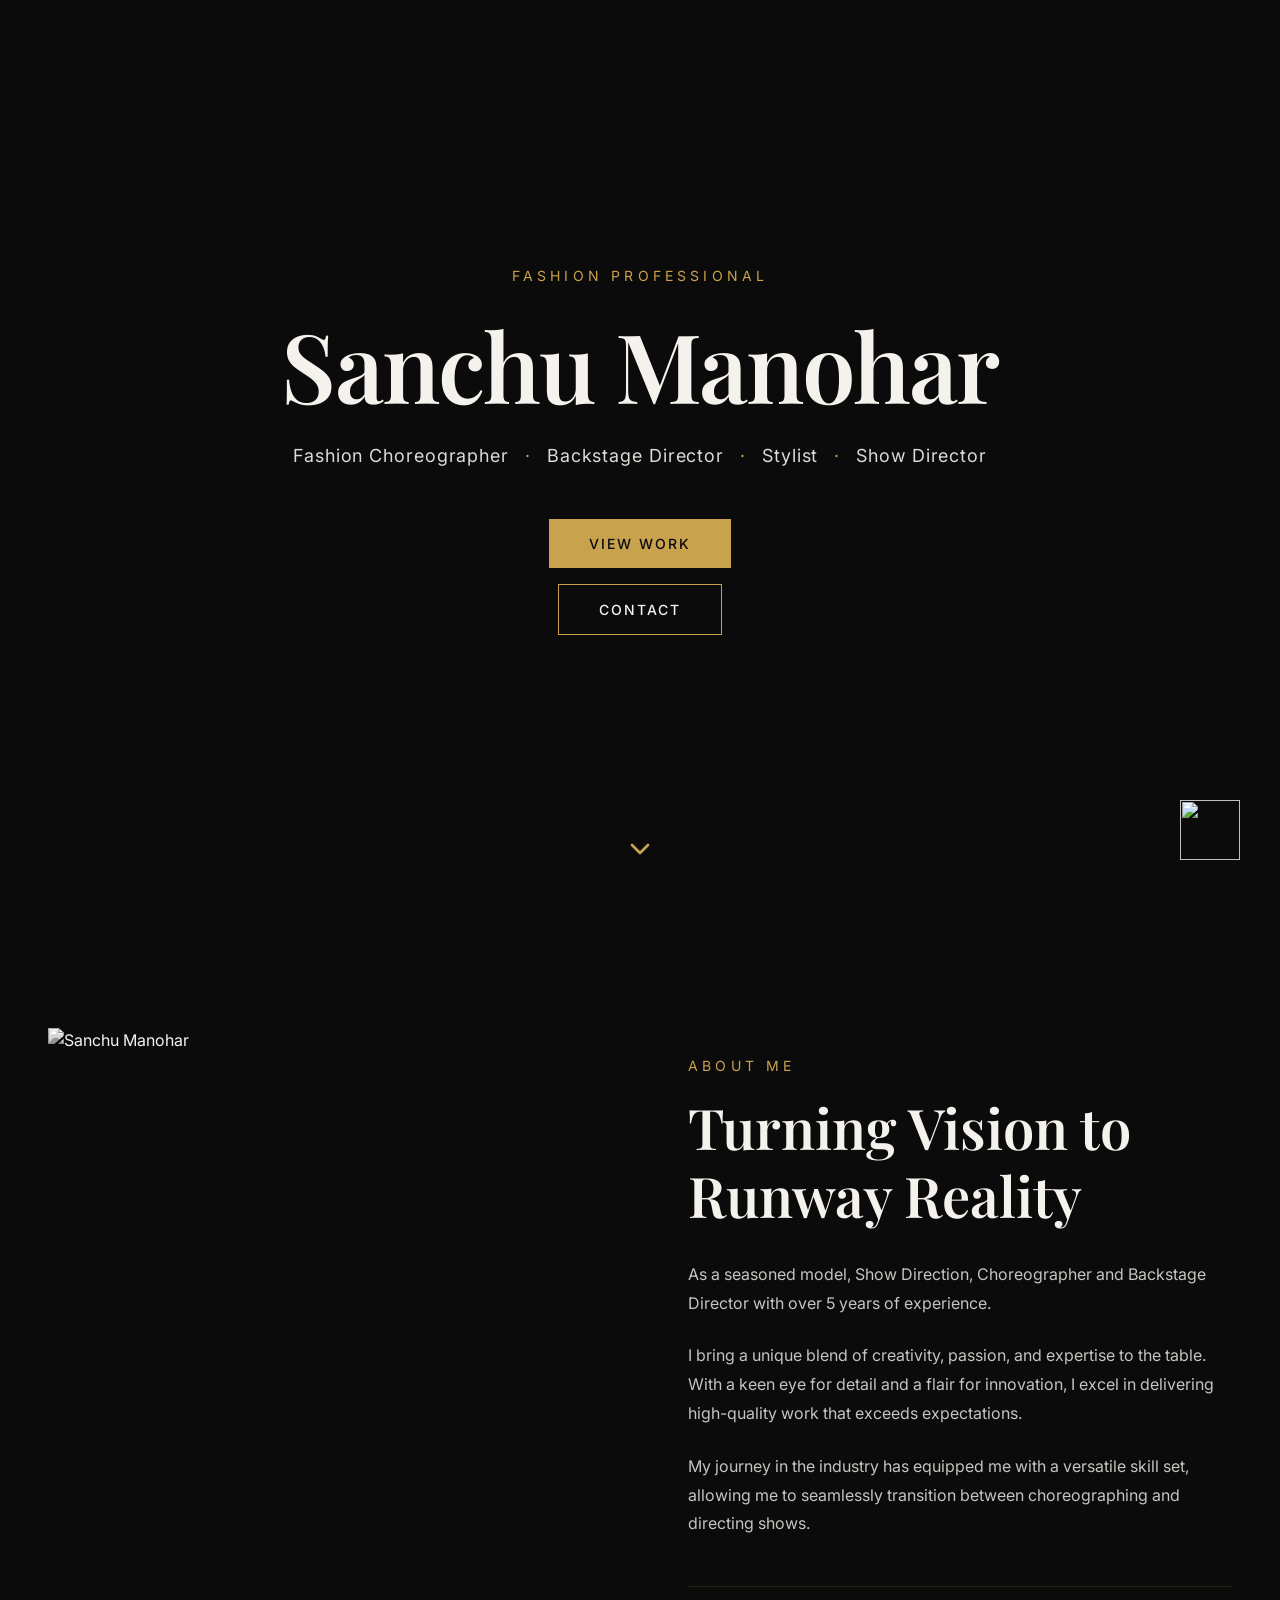
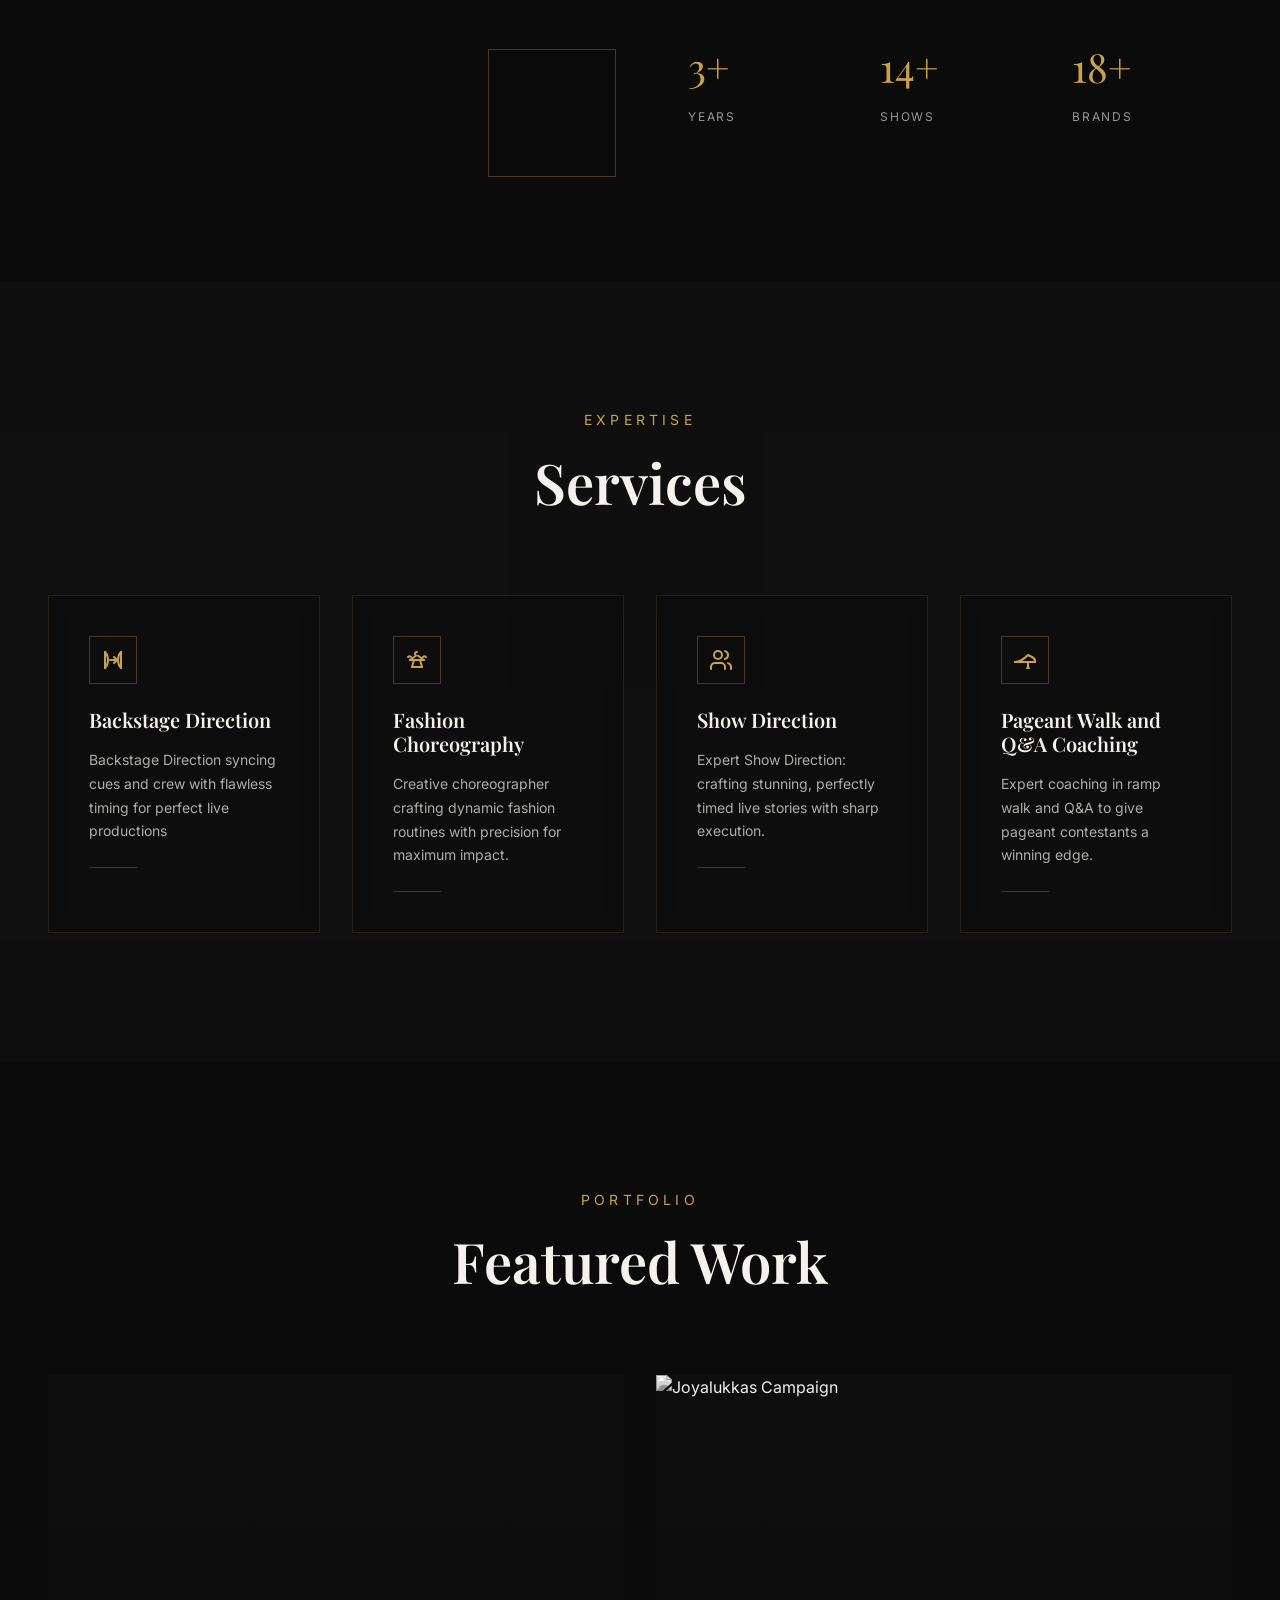
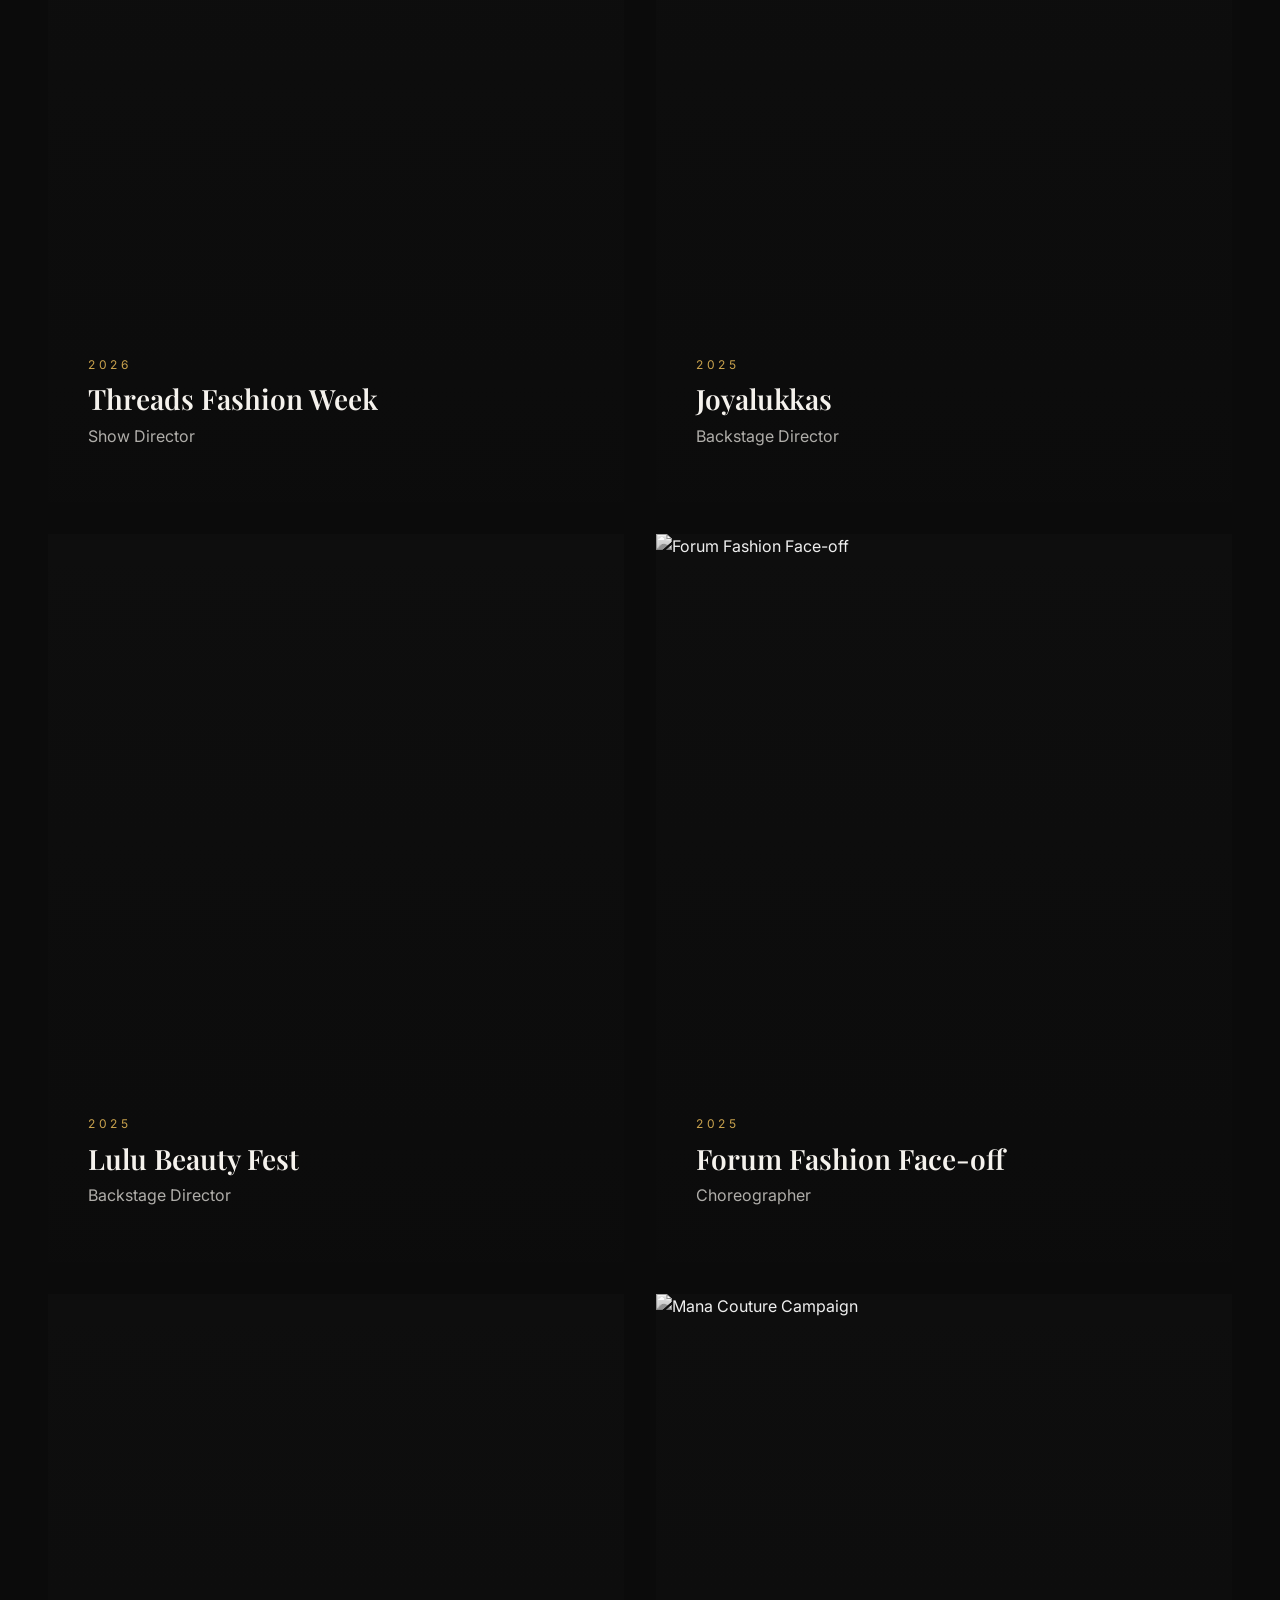
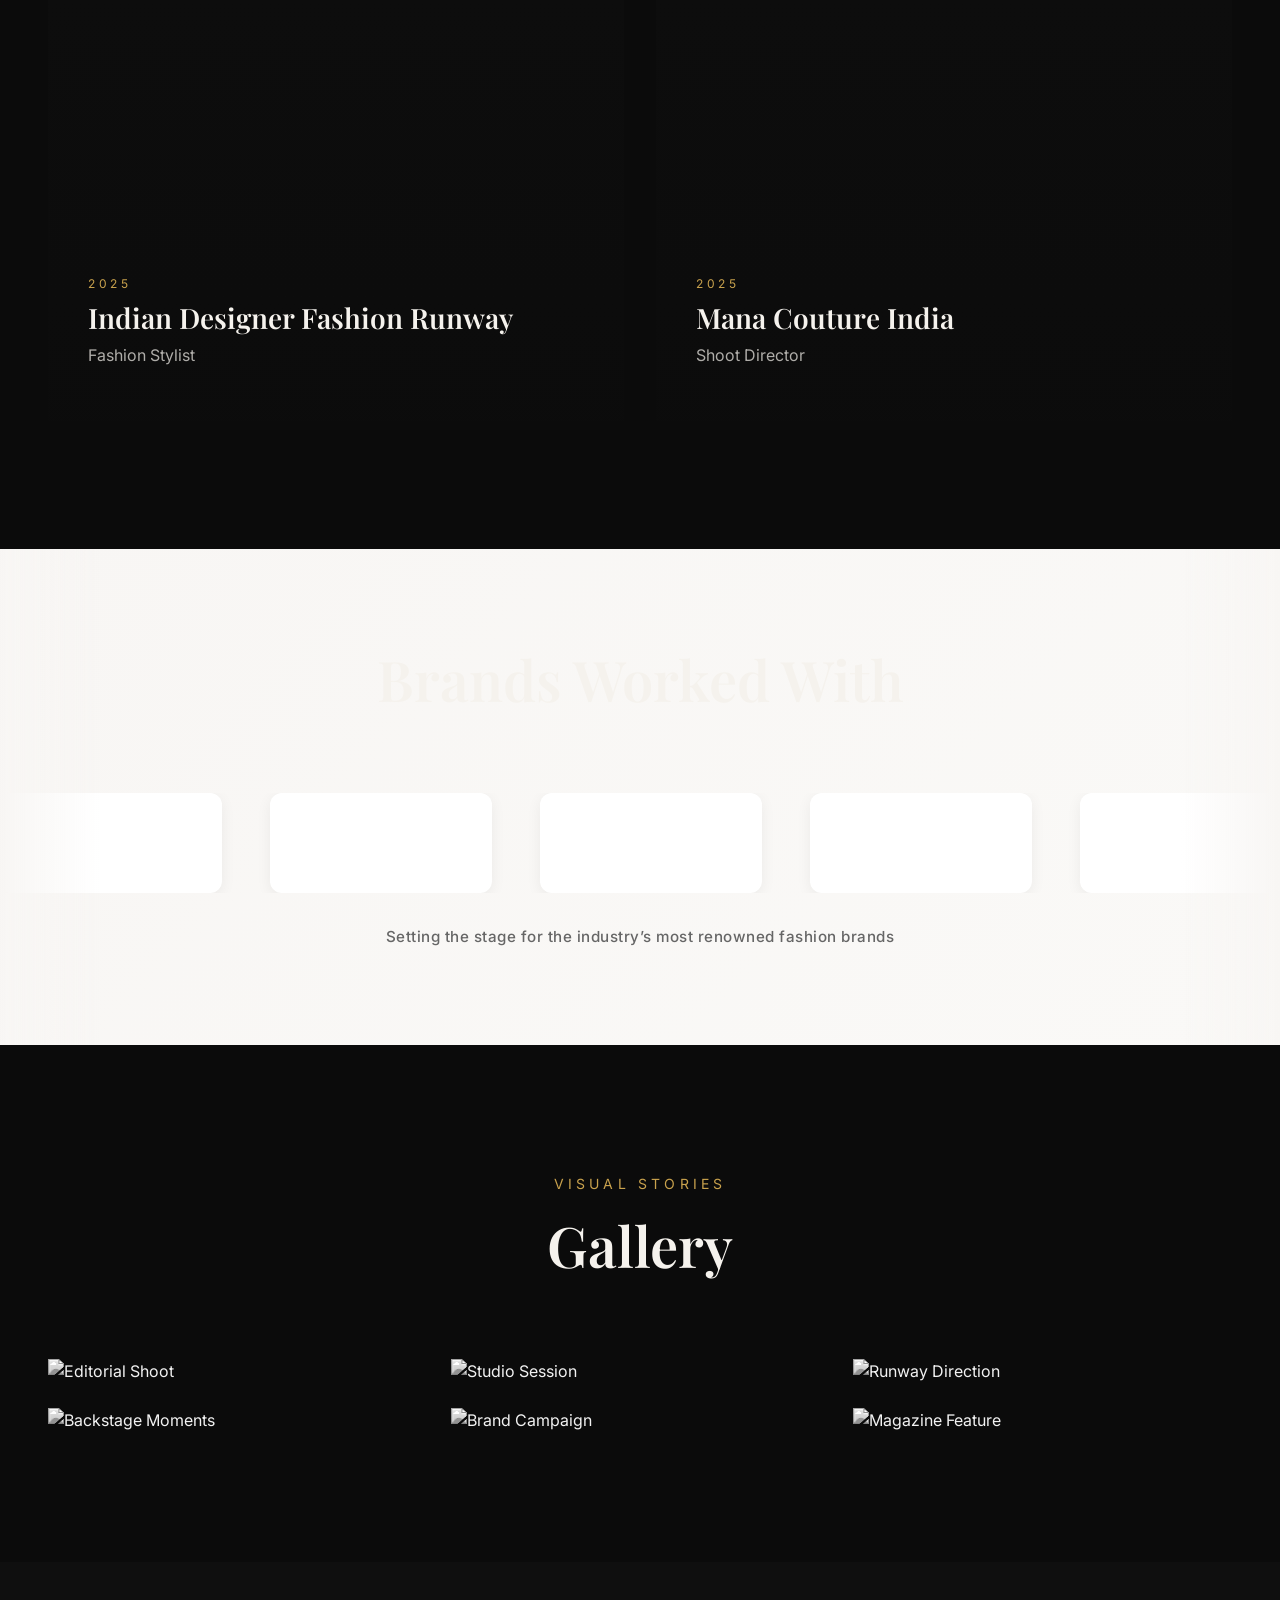
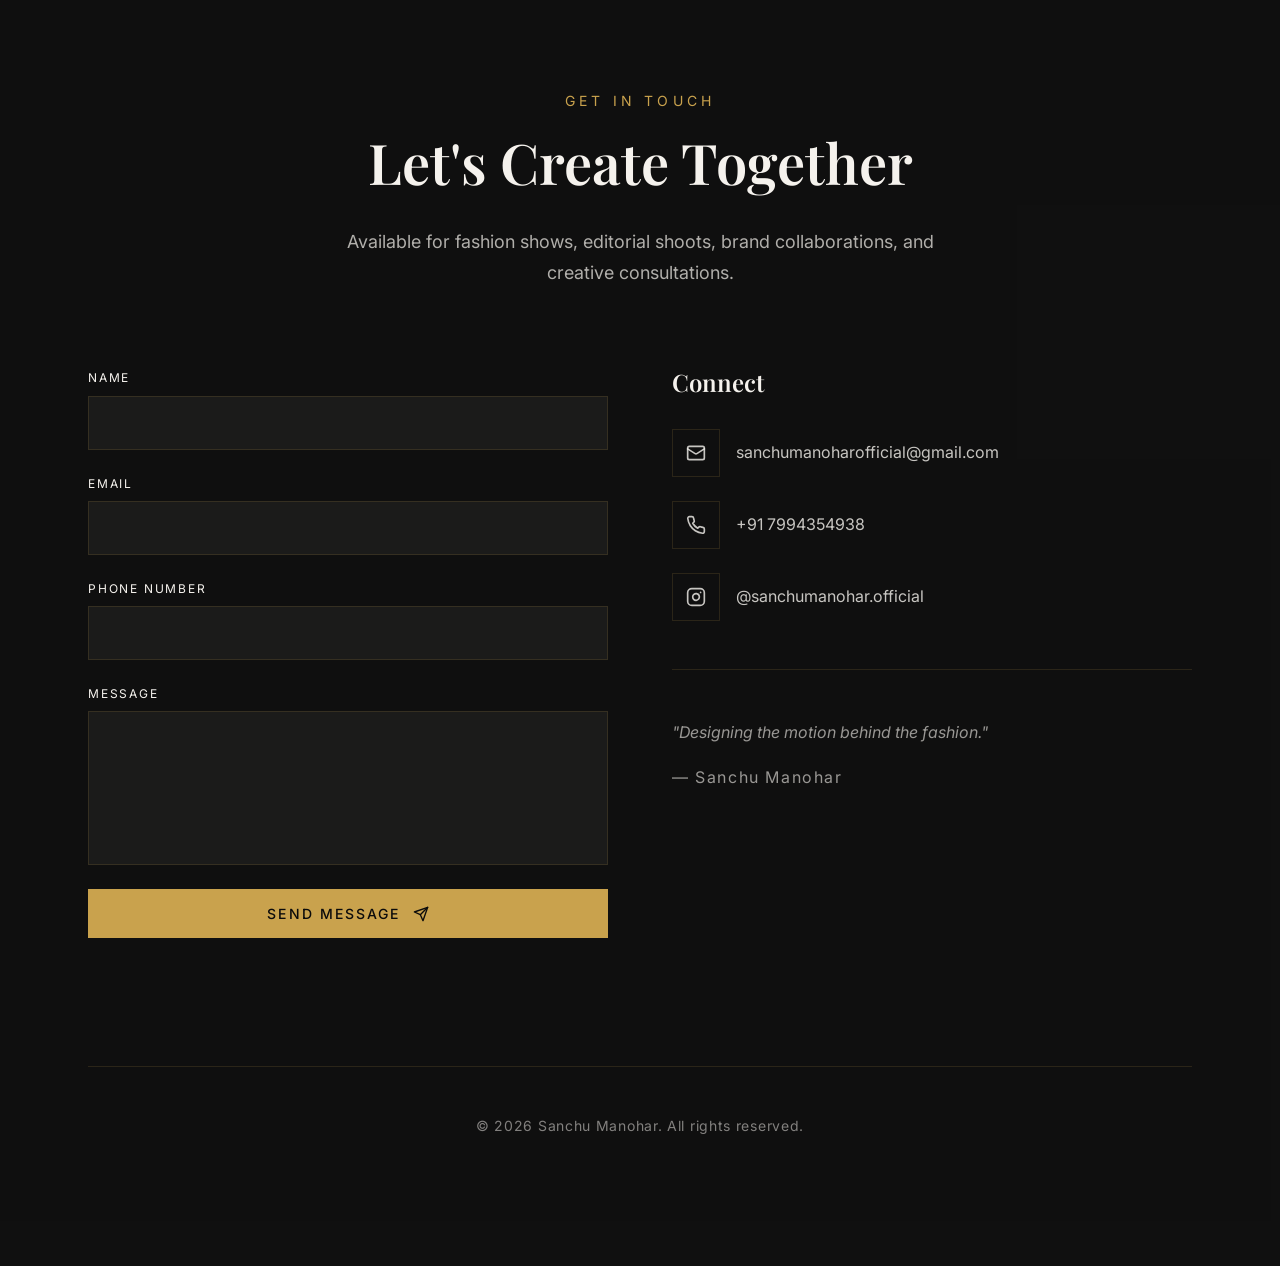
==== commit ea86e40b: "update WhatsApp contact link to correct phone number" ====
--- a/index.html
+++ b/index.html
@@ -494,7 +494,7 @@
             </footer>
         </div>
     </section>
-    <a href="https://wa.me/919999999999?text=Hi%20Sanchu,%0A%0AI'm%20interested%20in%20your%20Fashion%20services%20regarding%20Choreography%20/%20Training%20/%20Creative%20Direction.%0A%0ACould%20you%20share%20your%20availability?"
+    <a href="https://wa.me/919495523612?text=Hi%20Sanchu,%0A%0AI'm%20interested%20in%20your%20Fashion%20services%20regarding%20Choreography%20/%20Training%20/%20Creative%20Direction.%0A%0ACould%20you%20share%20your%20availability?"
         class="whatsapp-float"
         target="_blank">
         <img src="https://upload.wikimedia.org/wikipedia/commons/6/6b/WhatsApp.svg" width="50">
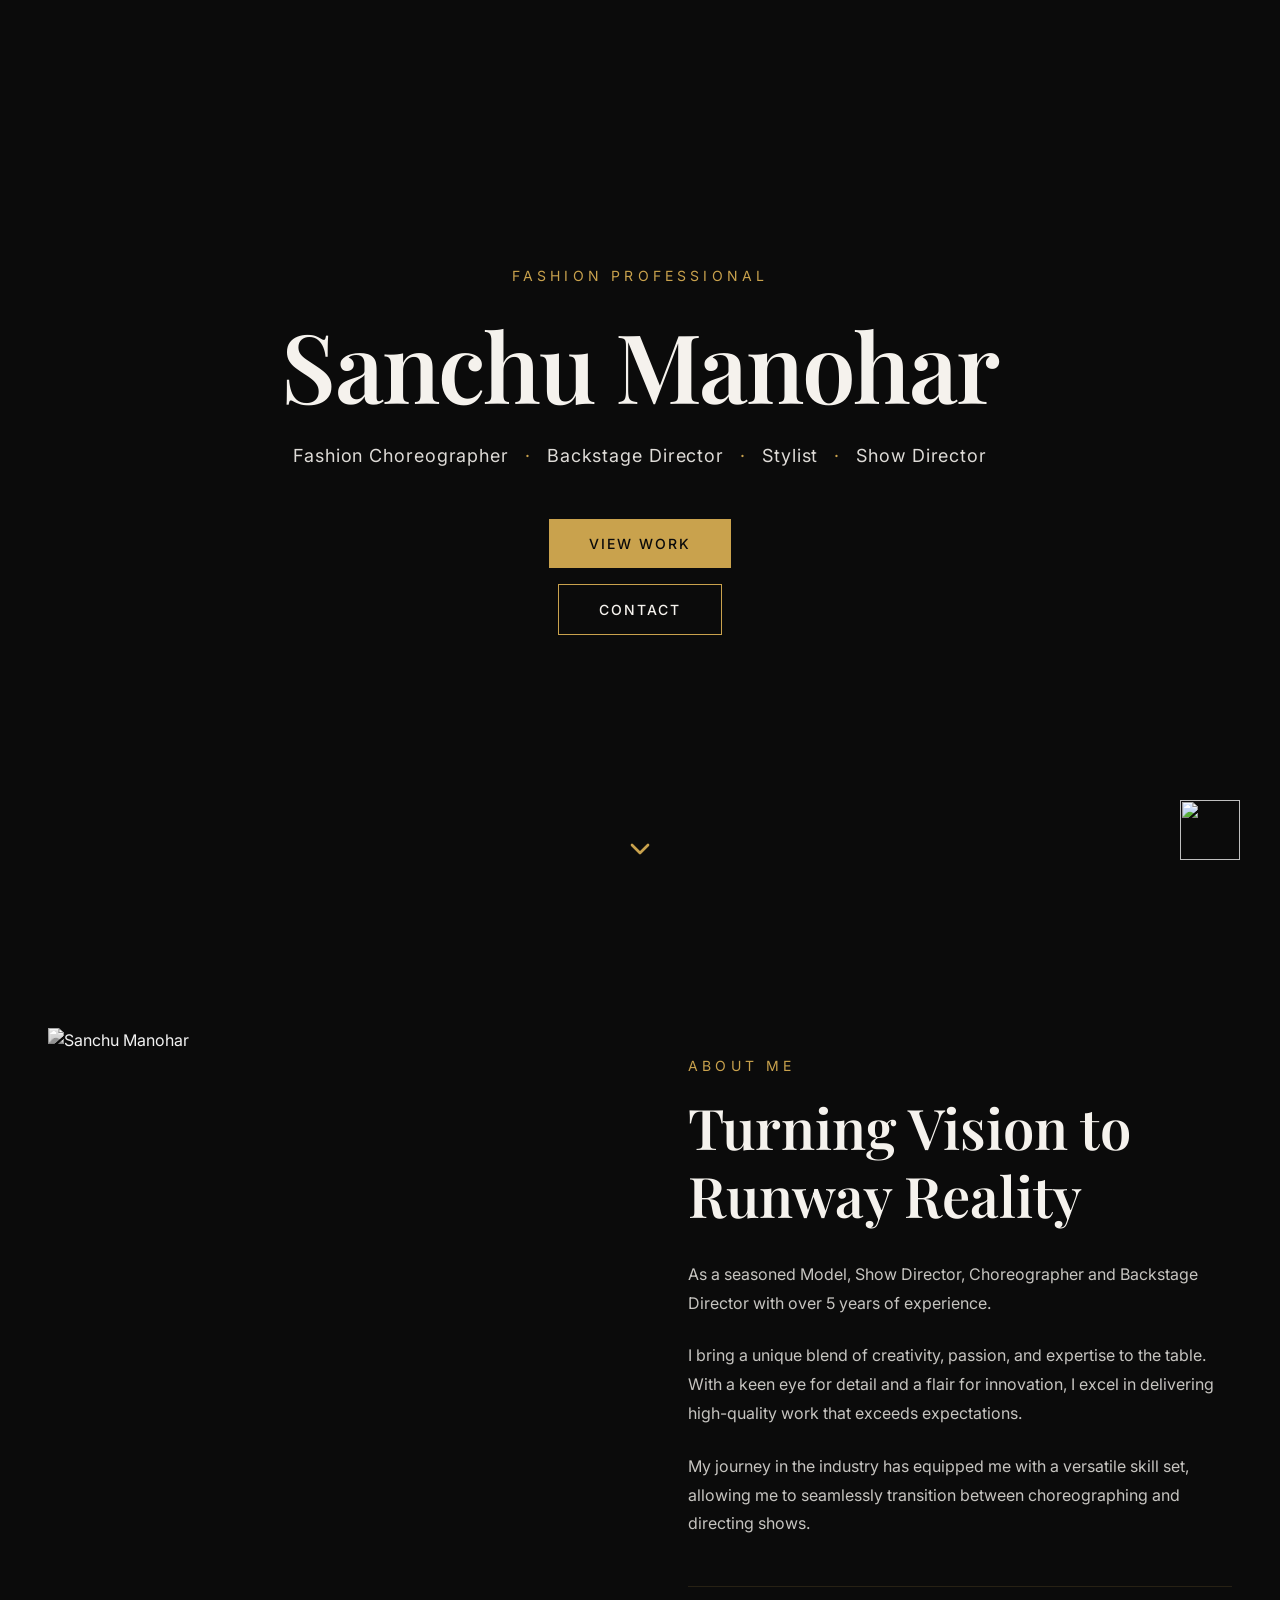
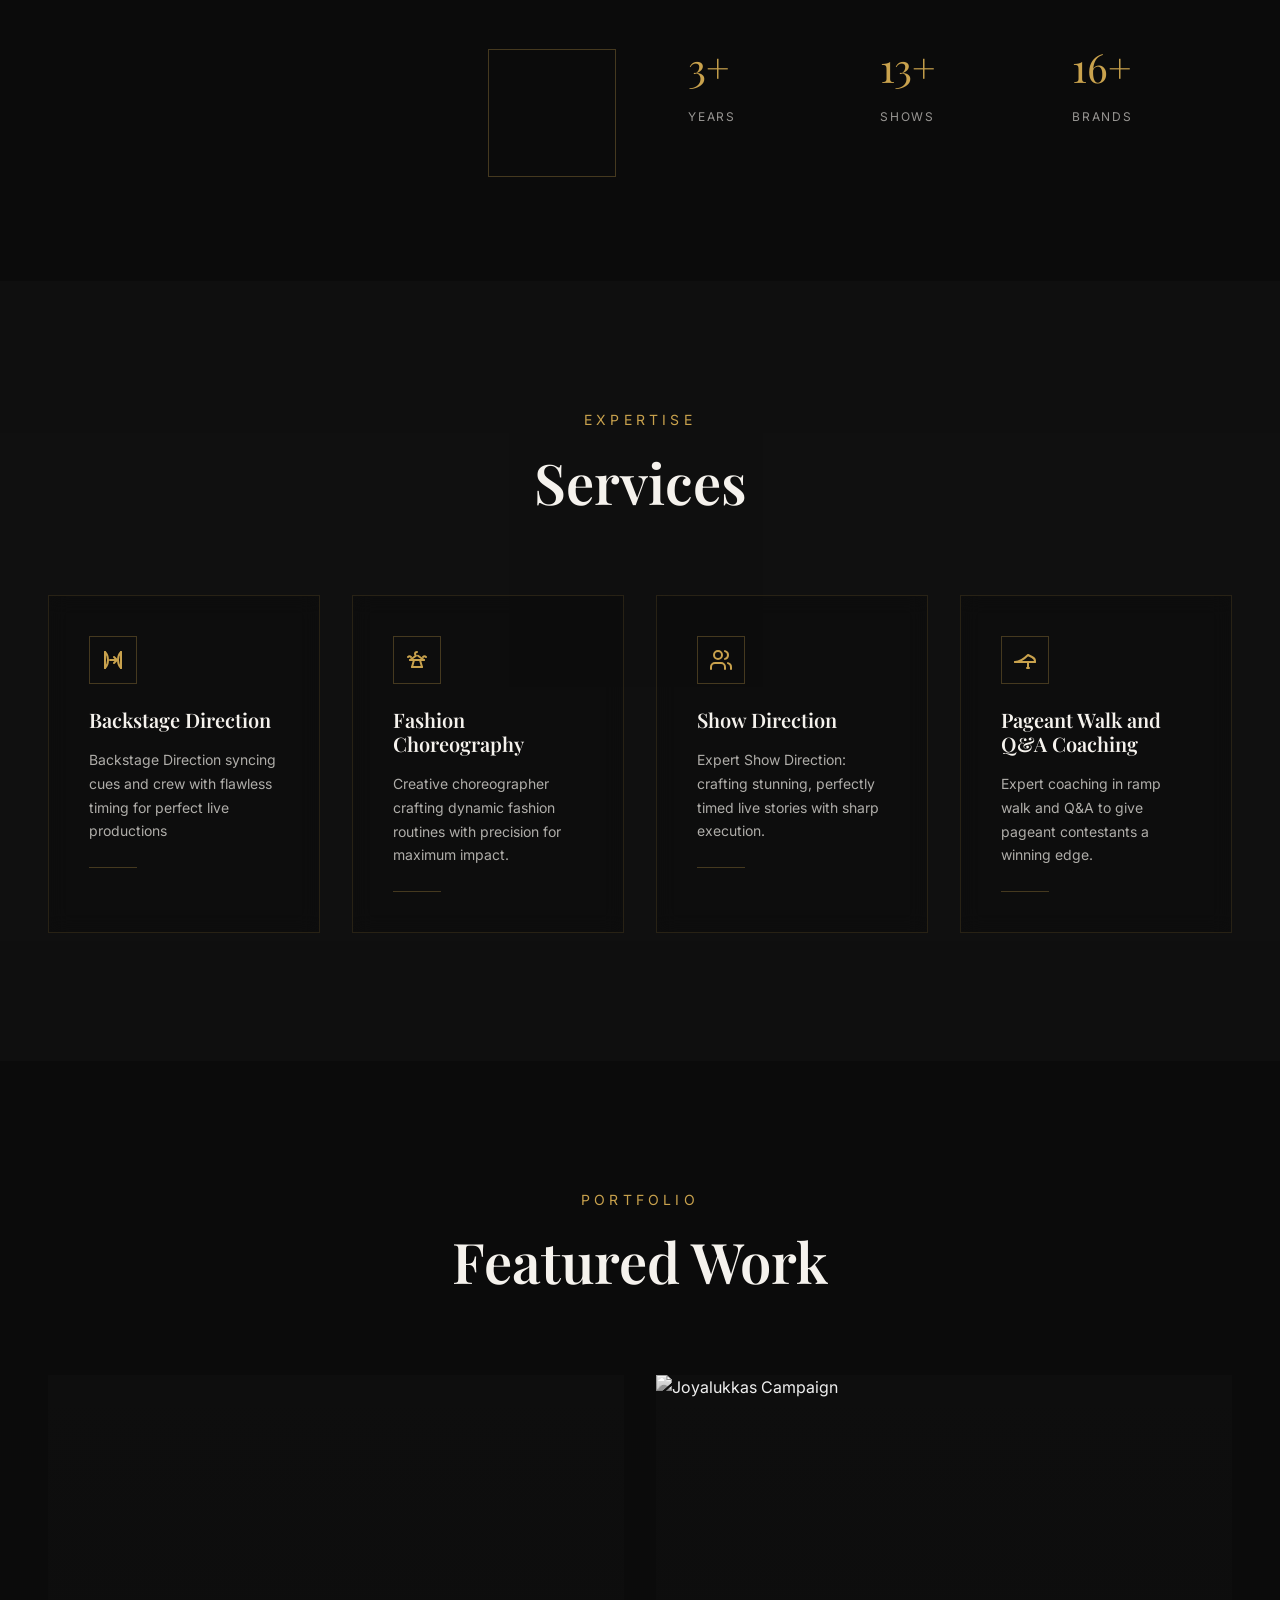
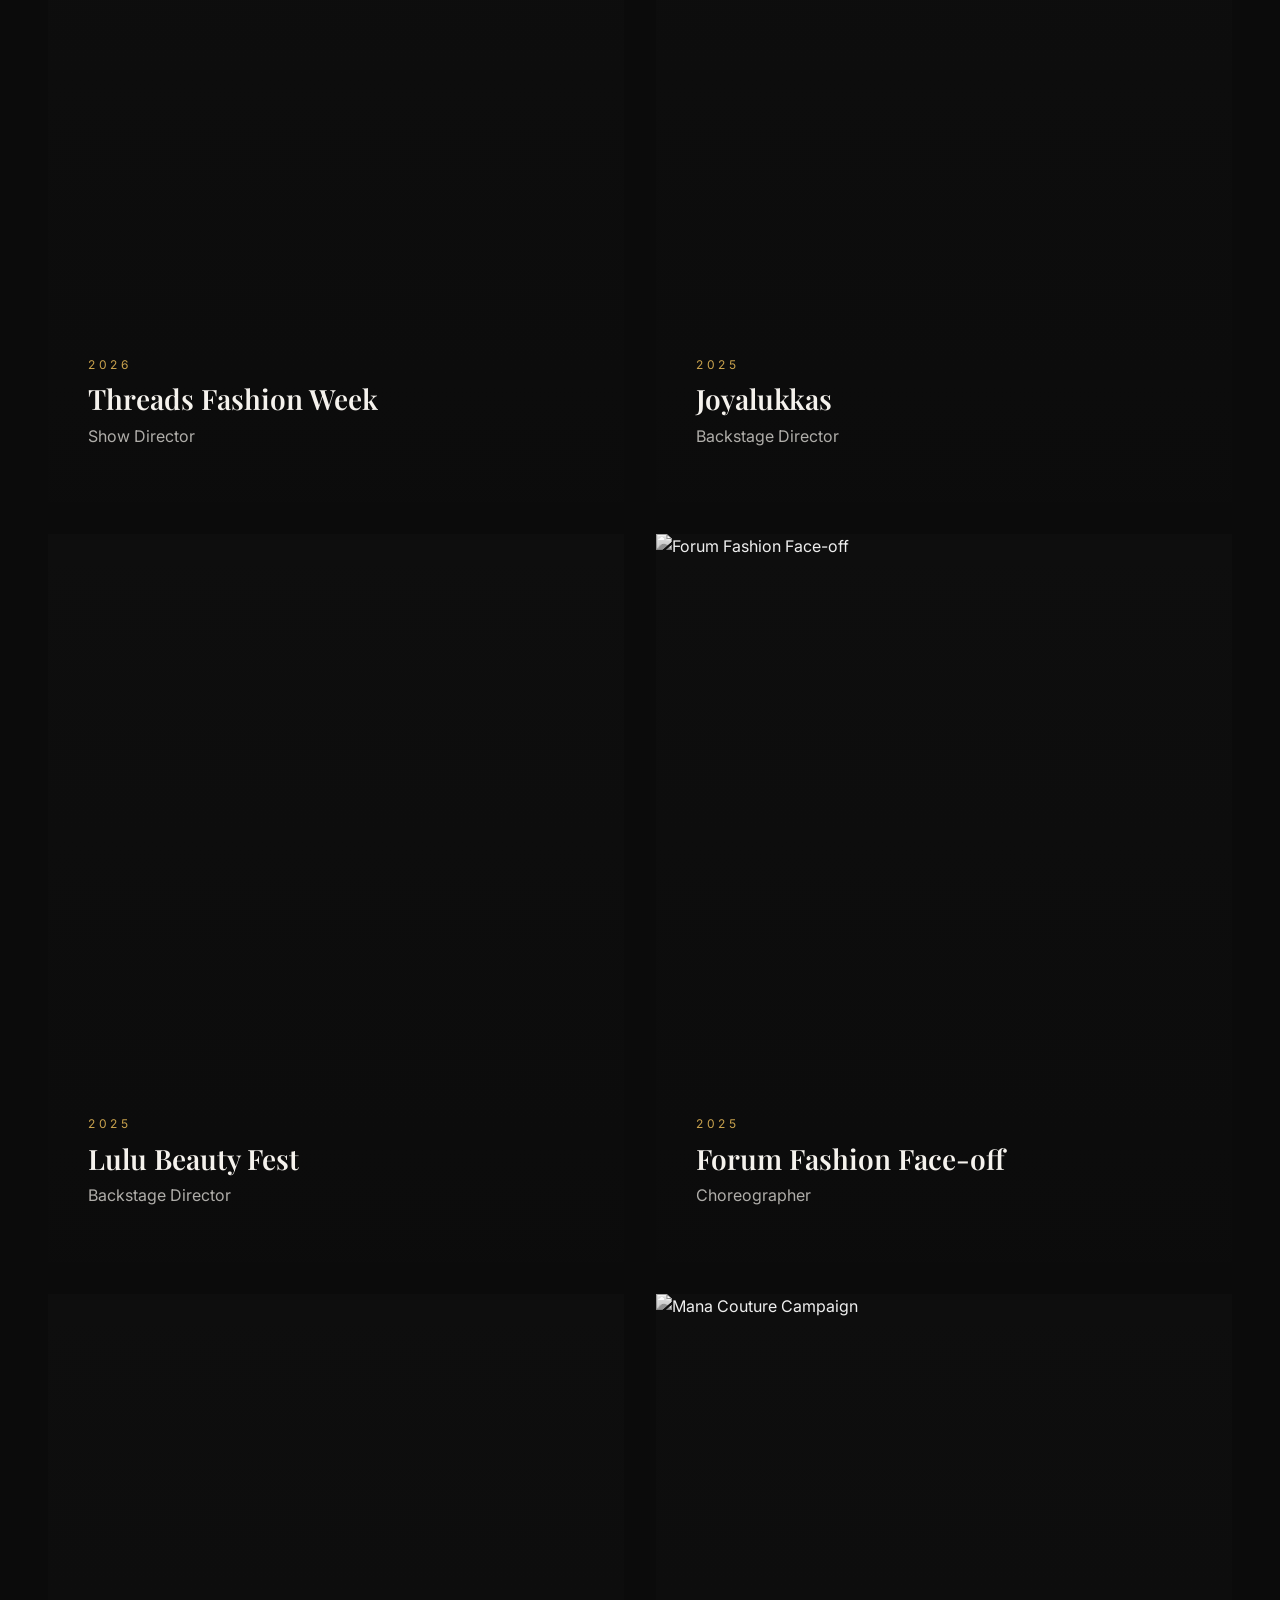
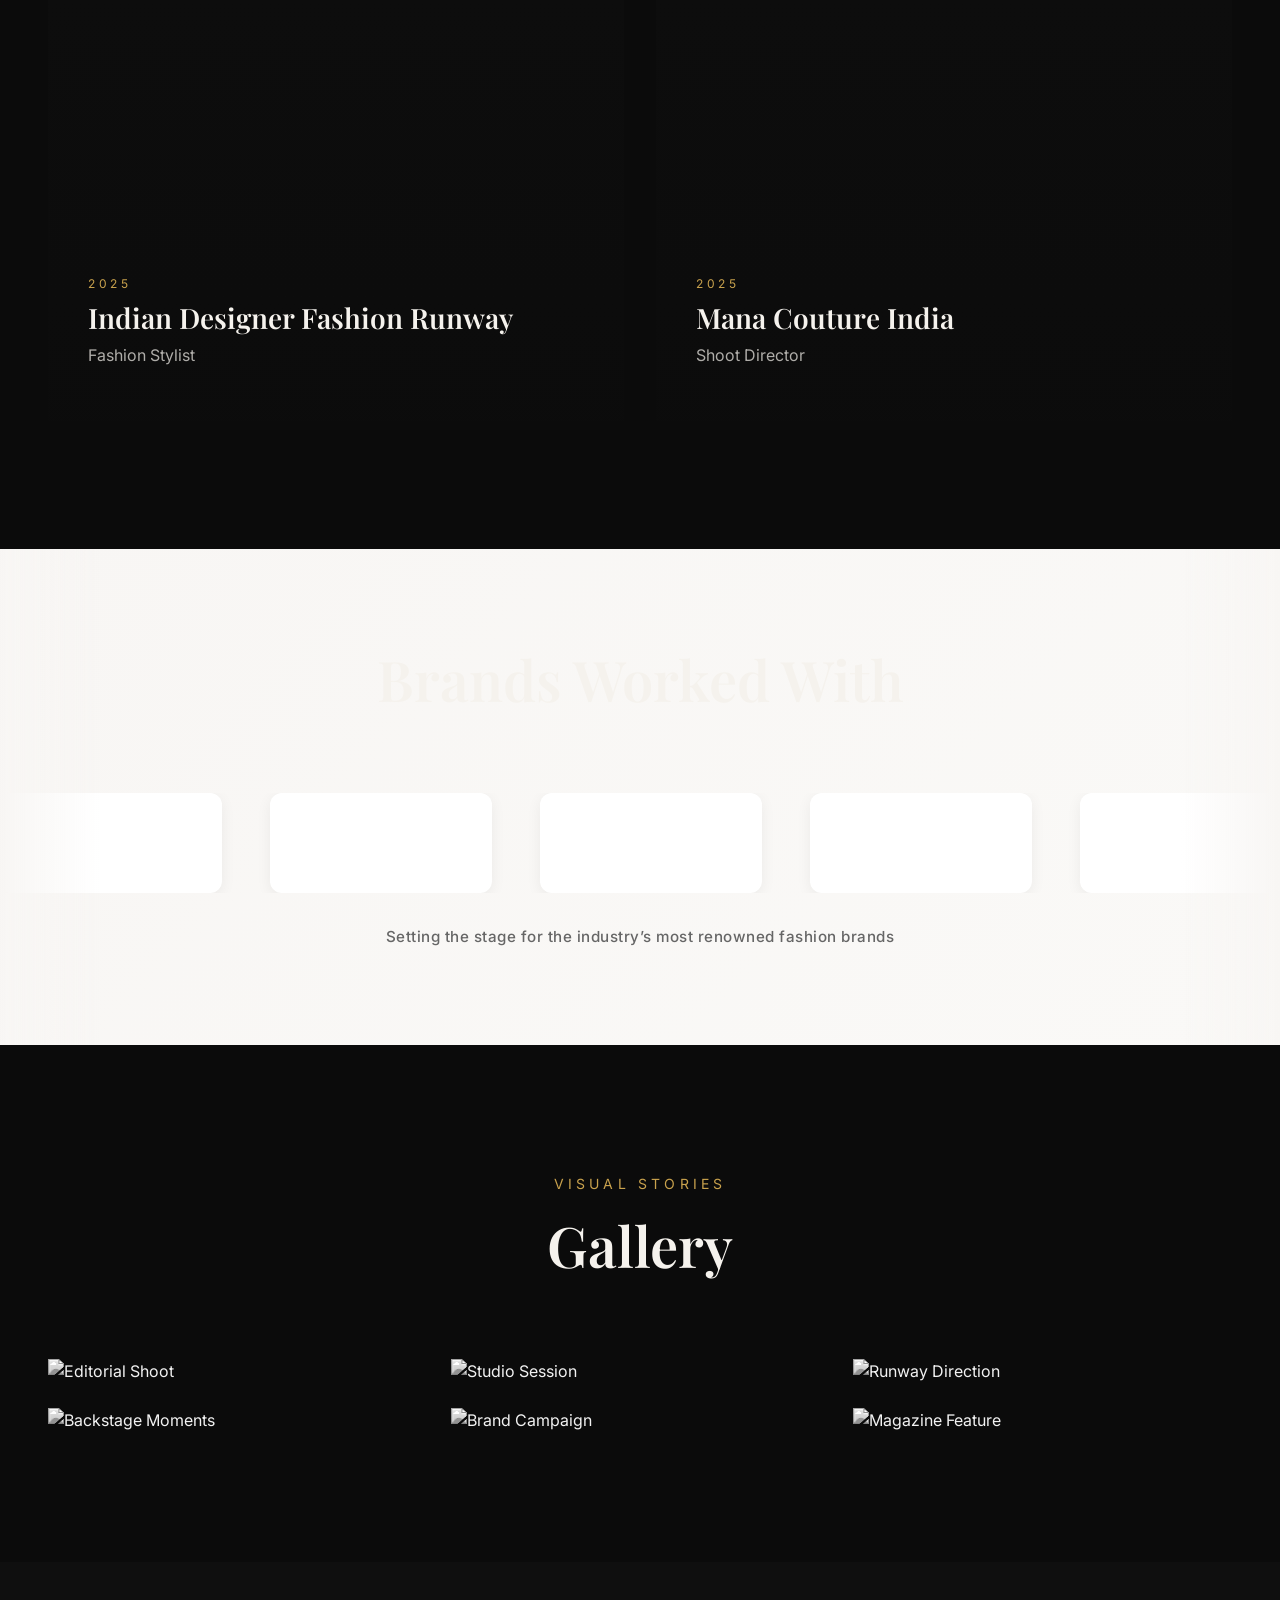
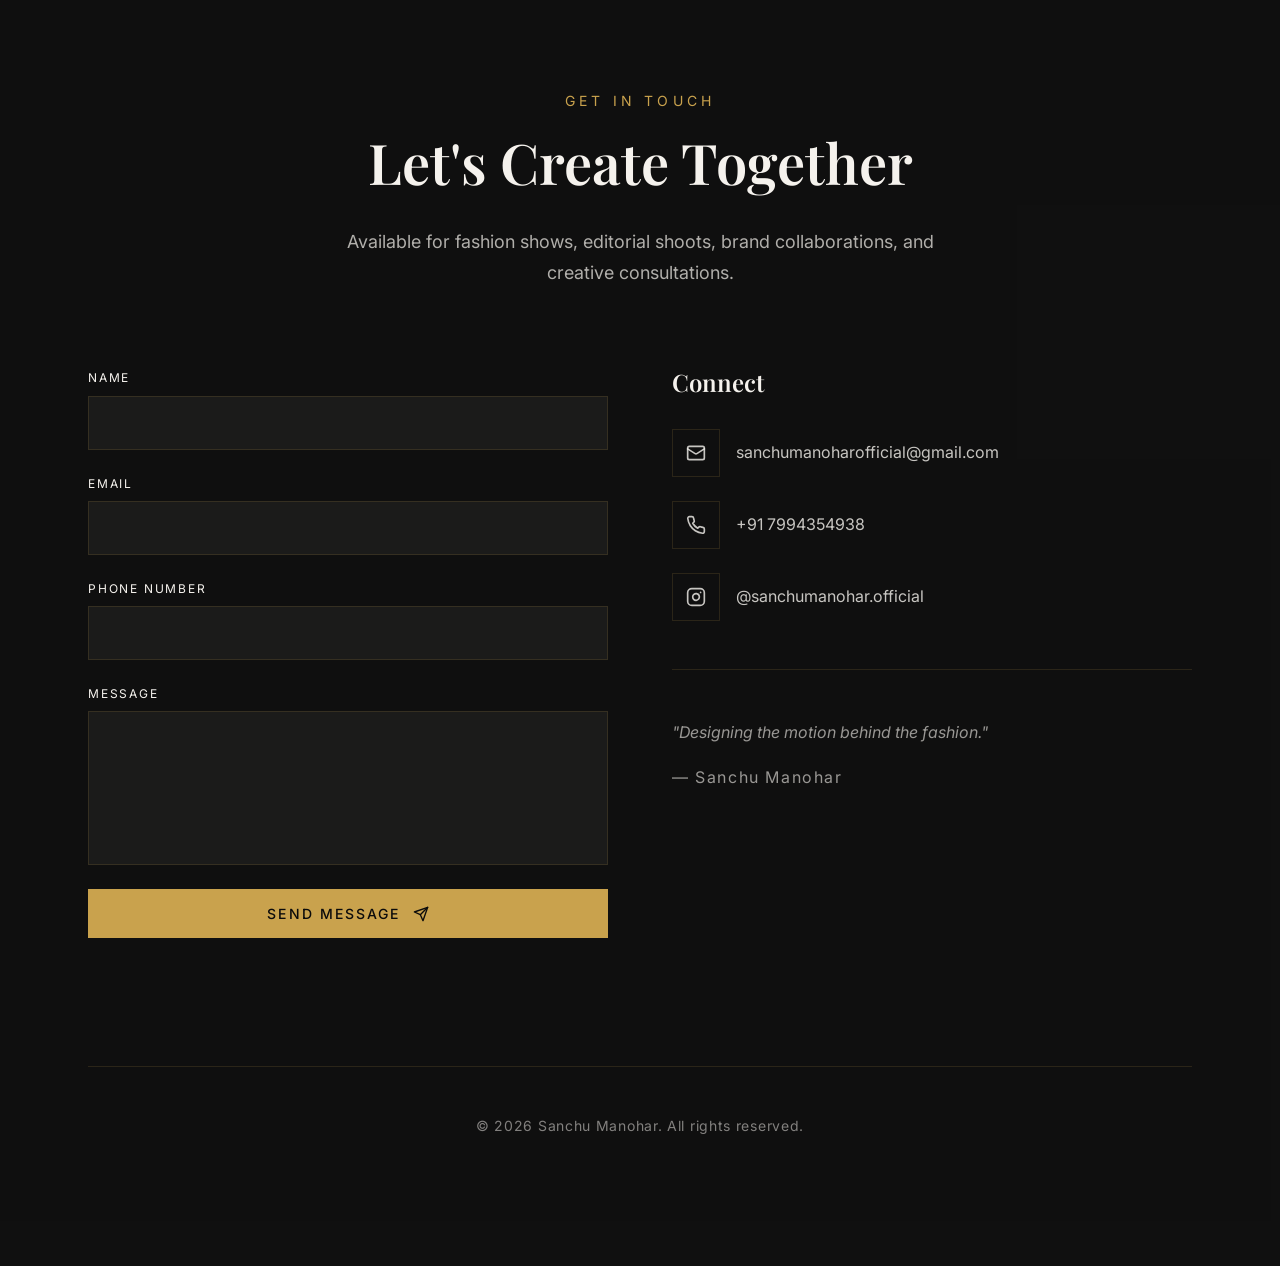
==== commit 179c818c: "correct capitalization in about section description" ====
--- a/index.html
+++ b/index.html
@@ -71,7 +71,7 @@
                     </h2>
                     
                     <div class="about-text">
-                        <p>As a seasoned model, Show Direction, Choreographer and Backstage Director with over 5 years of experience.</p>
+                        <p>As a seasoned Model, Show Director, Choreographer and Backstage Director with over 5 years of experience.</p>
                         
                         <p>I bring a unique blend of creativity, passion, and expertise to the table. With a keen eye for detail and a flair for innovation, I excel in delivering high-quality work that exceeds expectations.</p>
                         
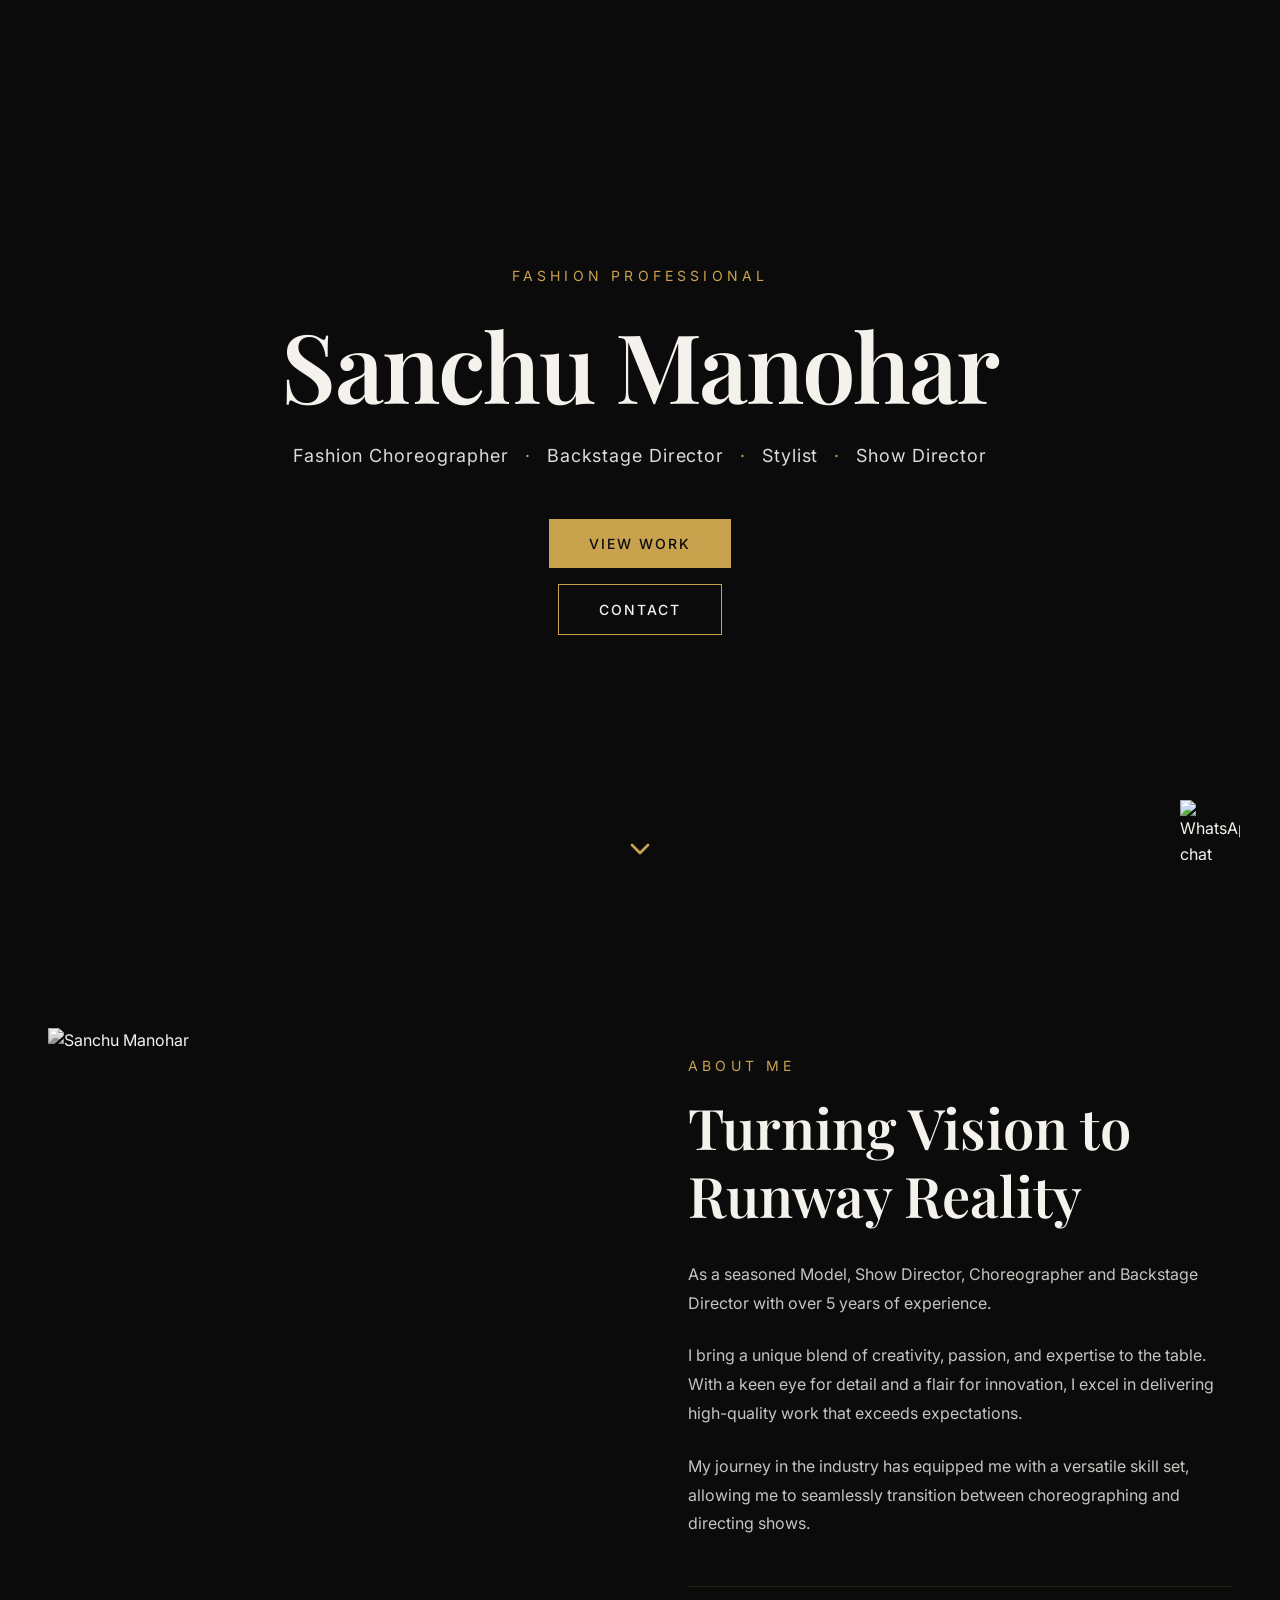
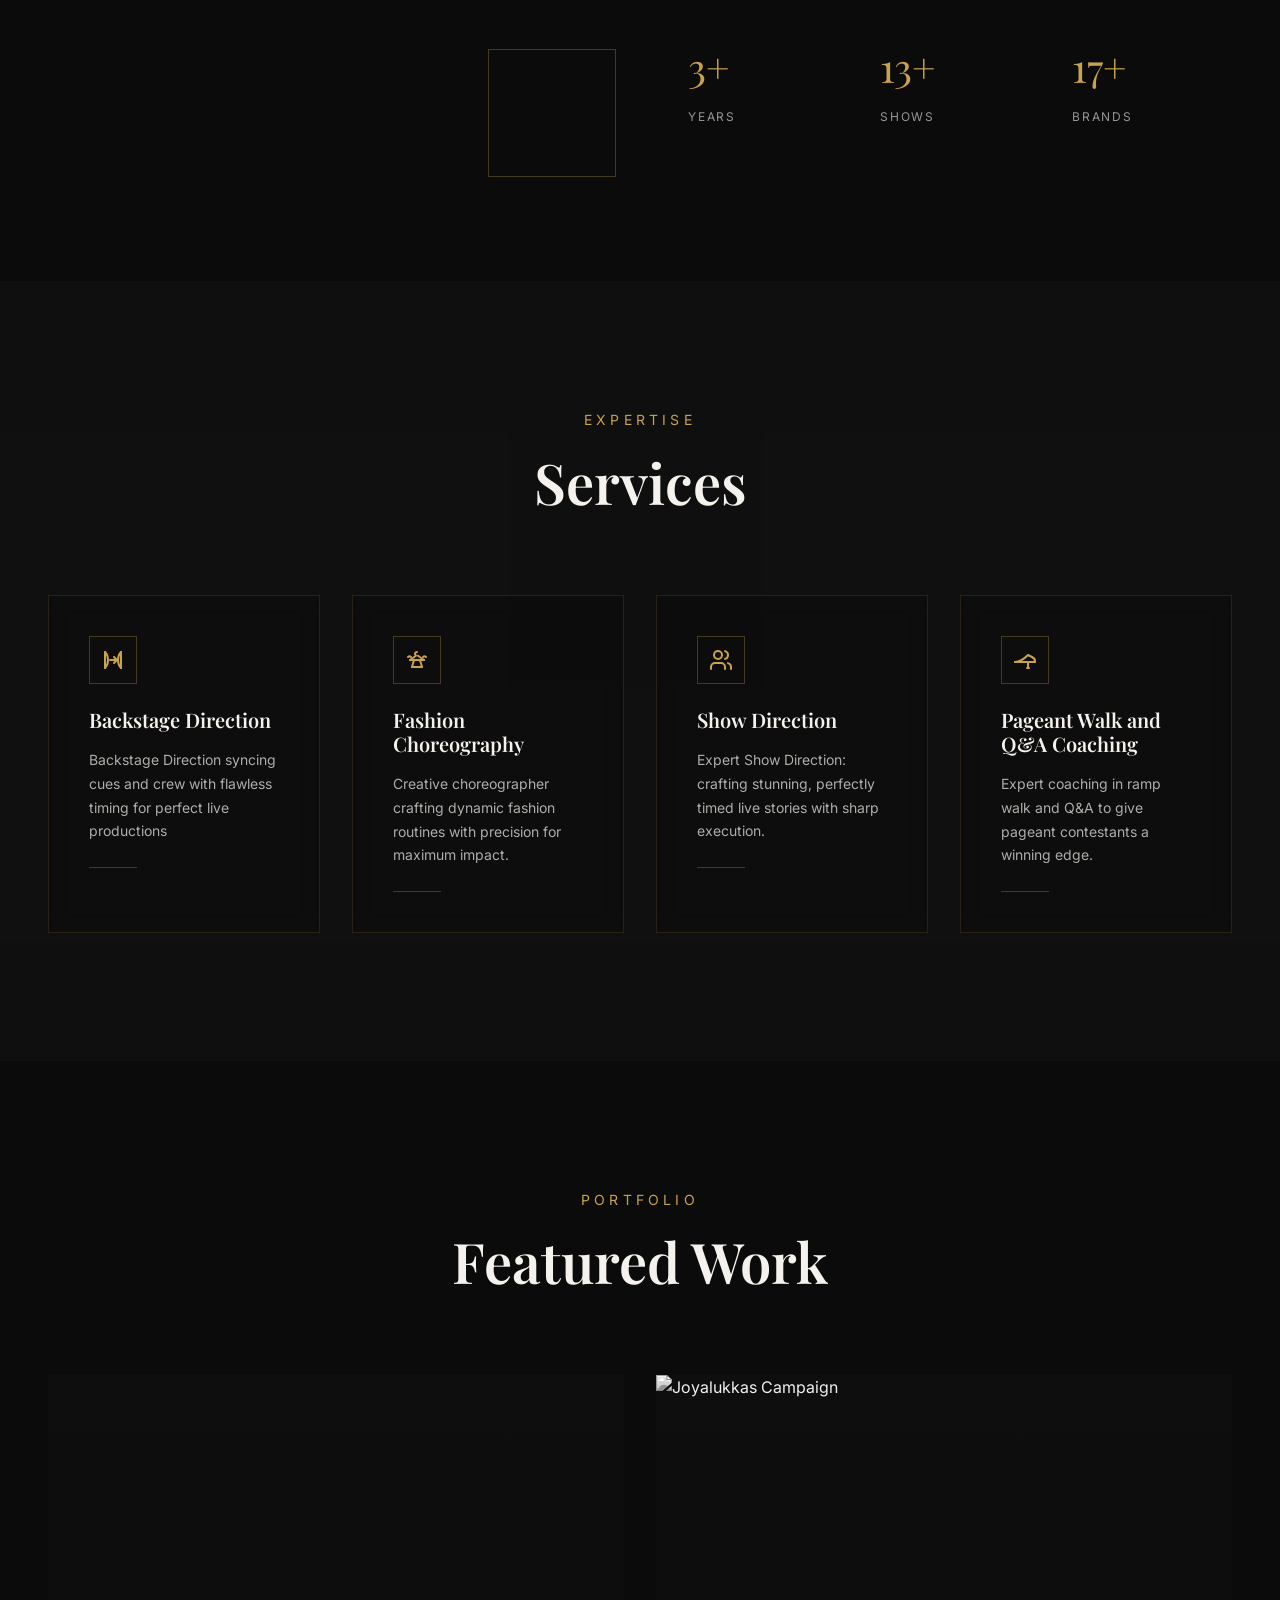
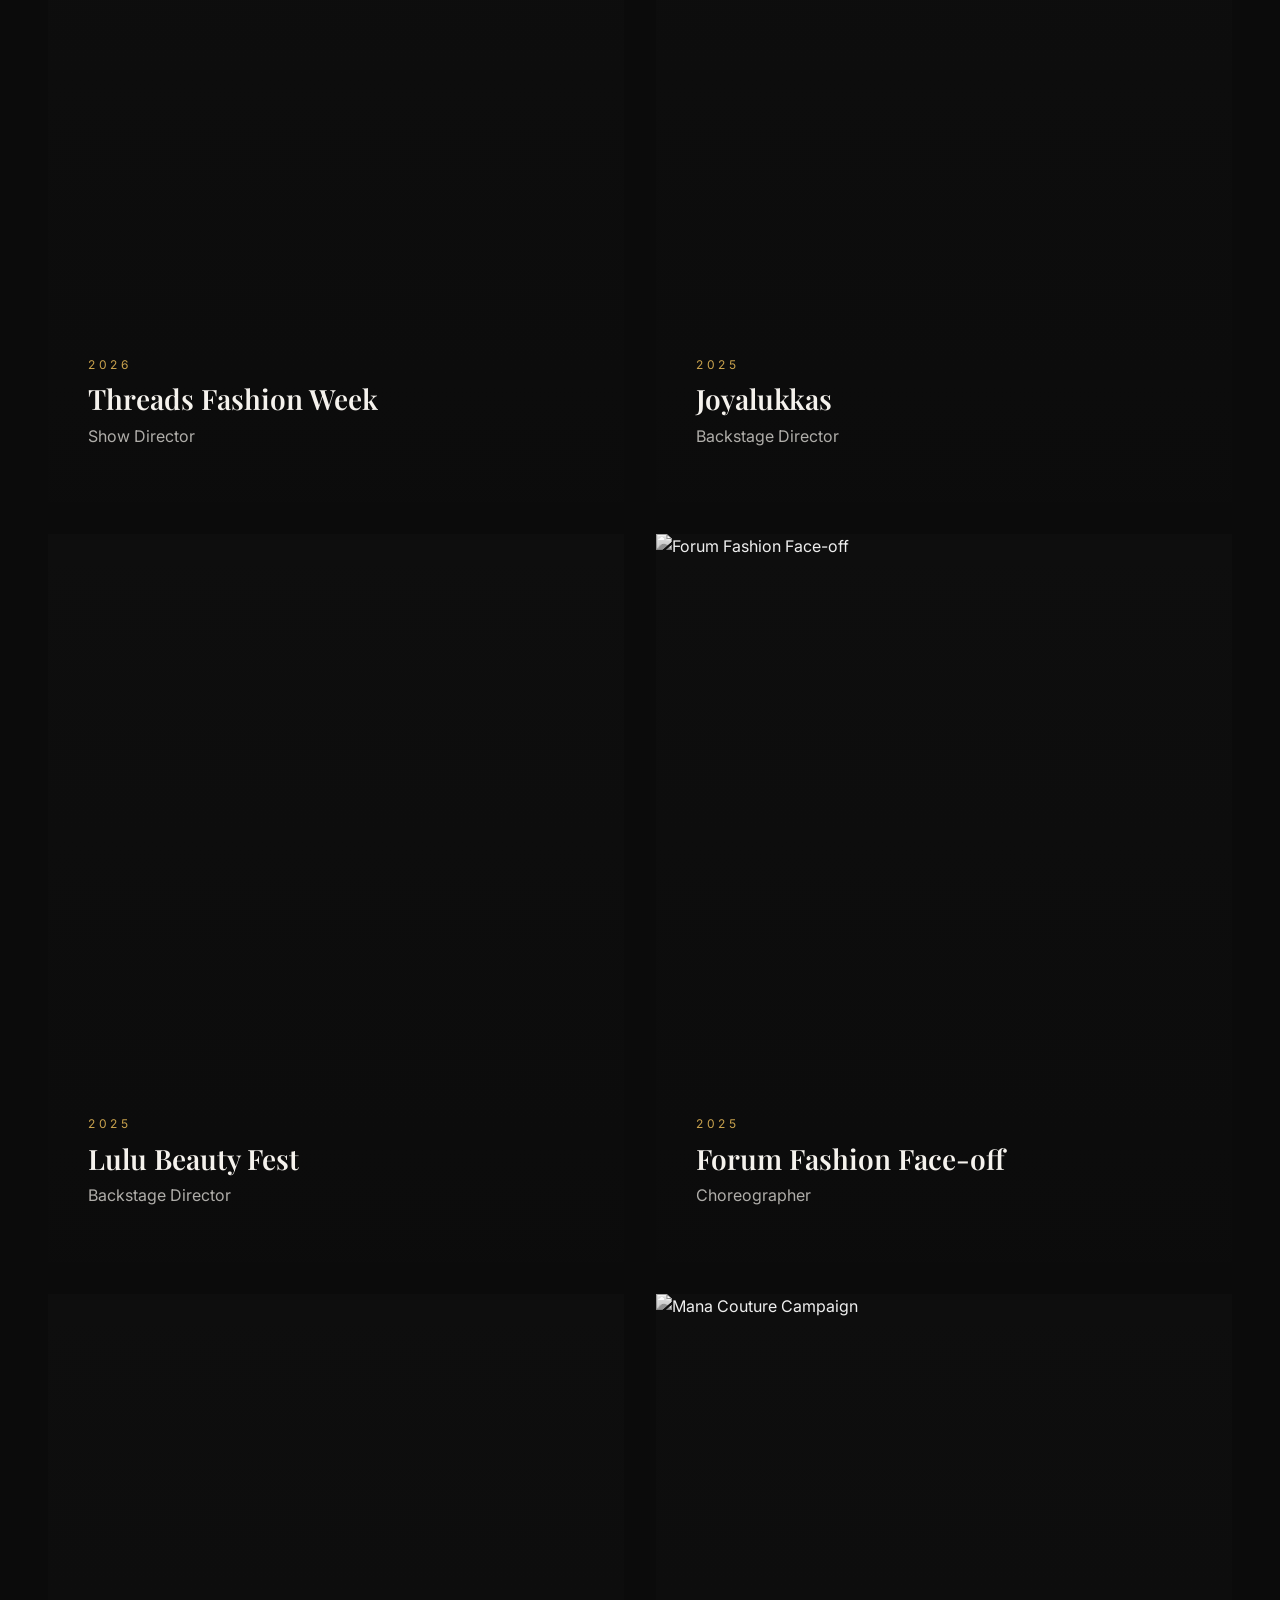
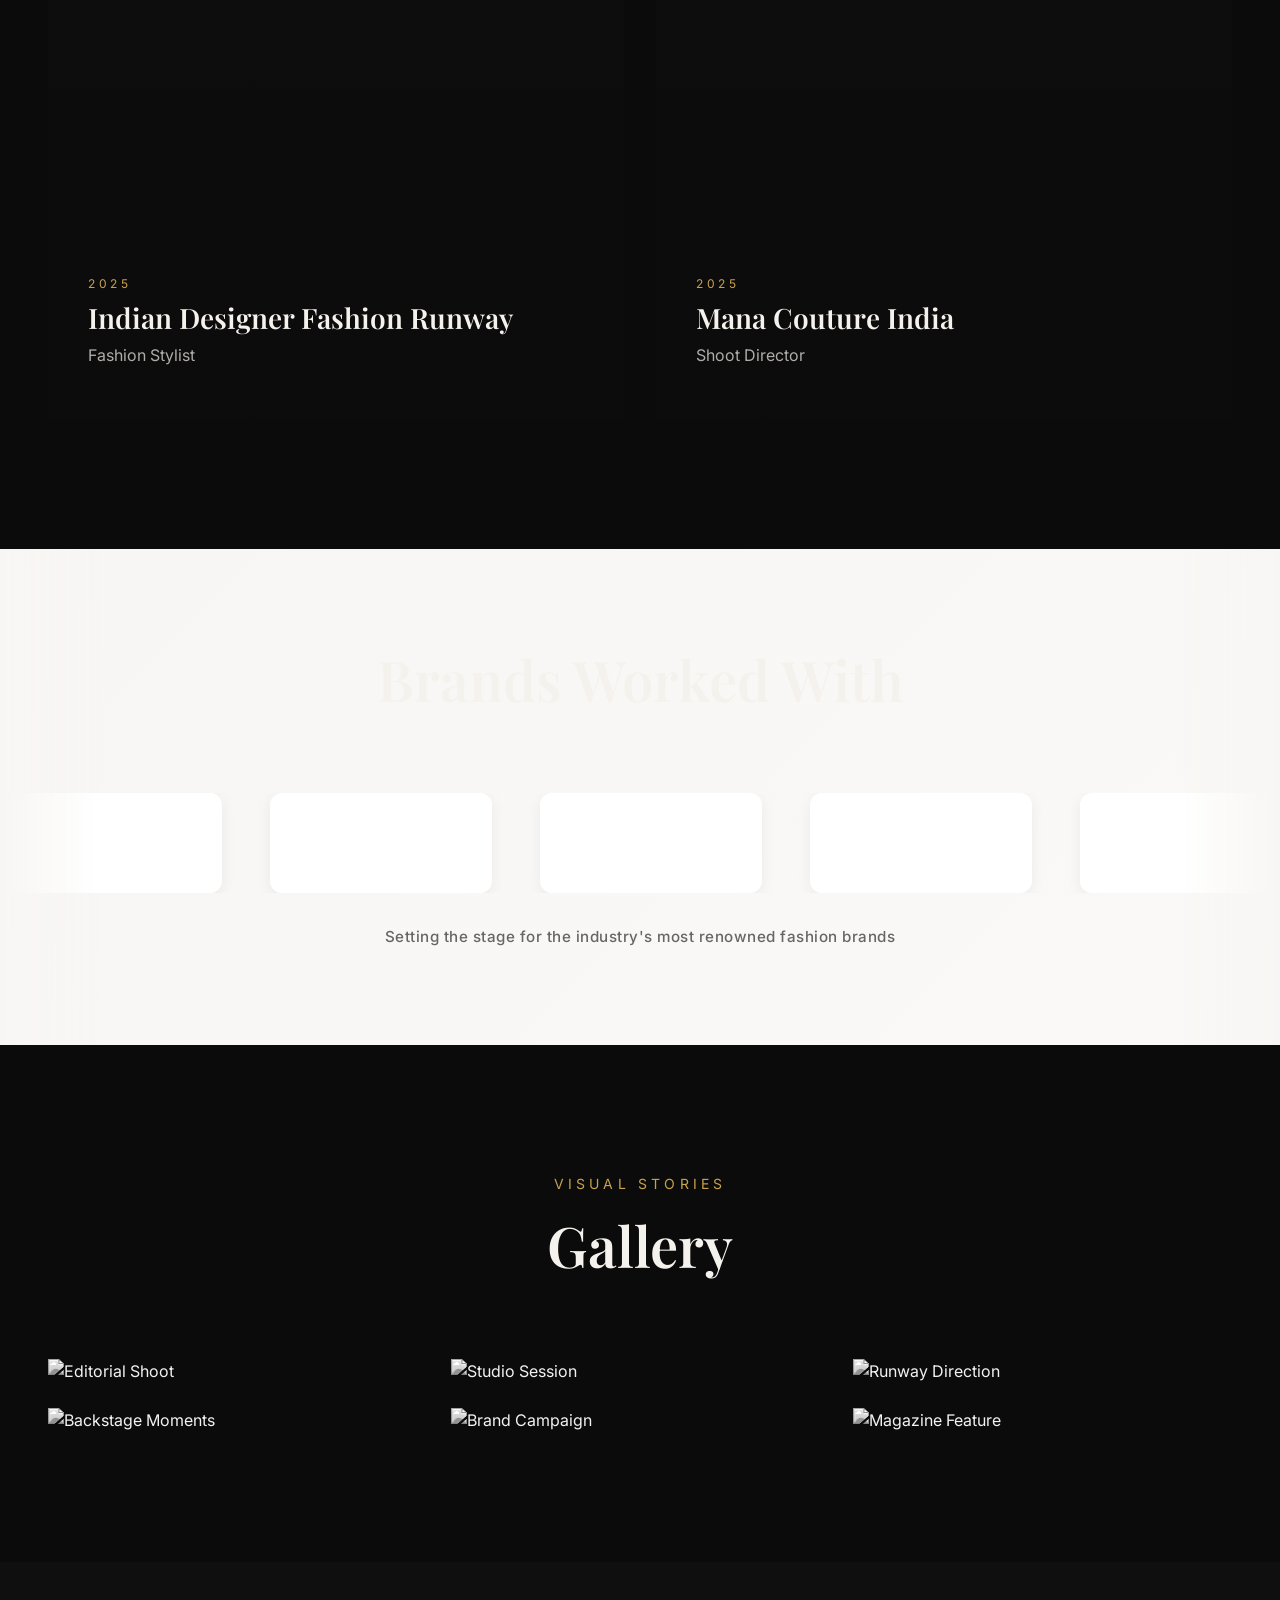
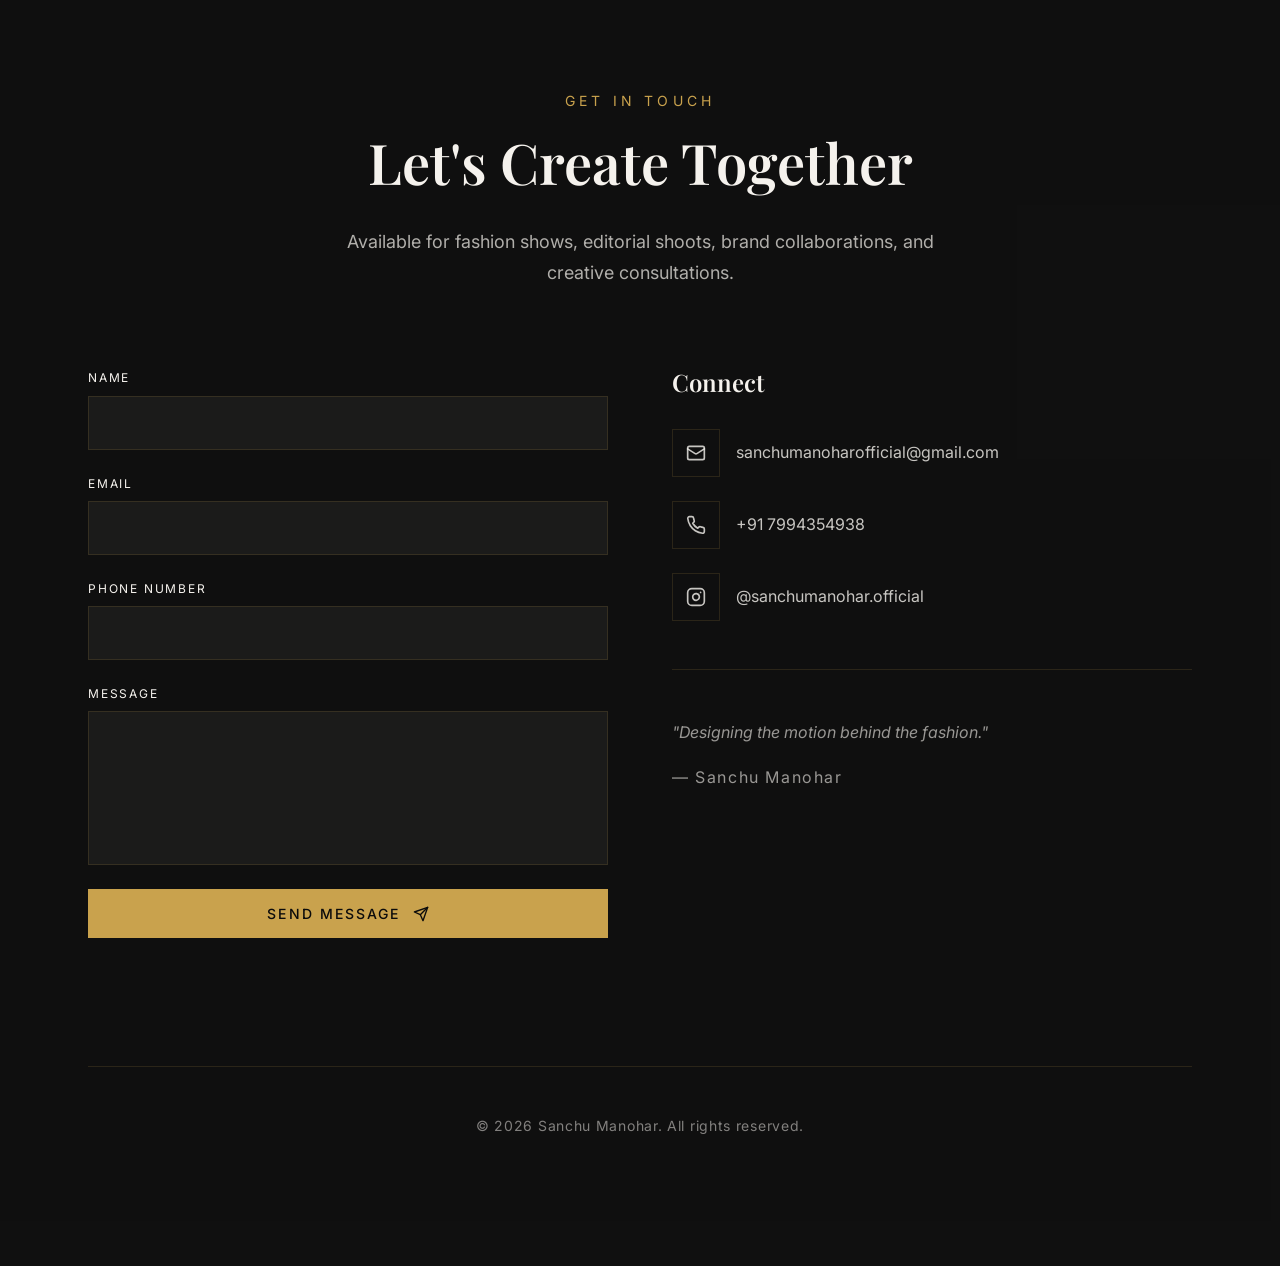
==== commit 12aa4753: "enhance SEO and accessibility by updating meta tags, adding structured data, and creating robots.txt" ====
--- a/index.html
+++ b/index.html
@@ -1,14 +1,72 @@
 <!DOCTYPE html>
-<html lang="en">
+<html lang="en-IN">
 <head>
     <meta charset="UTF-8">
     <meta name="viewport" content="width=device-width, initial-scale=1.0">
-    <meta name="description" content="Sanchu Manohar - Fashion Choreographer, Model, Show Manager & Stylist based in India. Luxury fashion professional with editorial expertise.">
-    <title>Sanchu Manohar | Fashion Choreographer & Show Manager</title>
+    <title>Sanchu Manohar | Fashion Choreographer, Show Director & Stylist</title>
+    <meta name="description" content="Official portfolio of Sanchu Manohar - Fashion Choreographer, Backstage Director, Show Director and Stylist in India. Explore featured runway work, brand collaborations, and contact details.">
+    <meta name="keywords" content="Sanchu Manohar, fashion choreographer, show director, backstage director, stylist, portfolio, India fashion shows, runway choreography, pageant coaching">
+    <meta name="author" content="Sanchu Manohar">
+    <meta name="robots" content="index, follow, max-image-preview:large, max-snippet:-1, max-video-preview:-1">
+    <meta name="googlebot" content="index, follow, max-image-preview:large, max-snippet:-1, max-video-preview:-1">
+    <meta name="theme-color" content="#0f0f0f">
+    <meta name="referrer" content="strict-origin-when-cross-origin">
+    <link rel="canonical" href="https://sanchu-m.github.io/portfolio/">
+    <link rel="sitemap" type="application/xml" title="Sitemap" href="https://sanchu-m.github.io/portfolio/sitemap.xml">
+    <link rel="alternate" hreflang="en-IN" href="https://sanchu-m.github.io/portfolio/">
+    <link rel="alternate" hreflang="x-default" href="https://sanchu-m.github.io/portfolio/">
+    <meta property="og:type" content="website">
+    <meta property="og:site_name" content="Sanchu Manohar Portfolio">
+    <meta property="og:title" content="Sanchu Manohar | Fashion Choreographer, Show Director & Stylist">
+    <meta property="og:description" content="Explore Sanchu Manohar's fashion choreography, runway direction, and brand collaboration portfolio.">
+    <meta property="og:url" content="https://sanchu-m.github.io/portfolio/">
+    <meta property="og:image" content="https://sanchu-m.github.io/portfolio/images/san.PNG">
+    <meta property="og:image:alt" content="Portrait of Sanchu Manohar, fashion choreographer and show director">
+    <meta property="og:locale" content="en_IN">
+    <meta name="twitter:card" content="summary_large_image">
+    <meta name="twitter:title" content="Sanchu Manohar | Fashion Choreographer, Show Director & Stylist">
+    <meta name="twitter:description" content="Official portfolio with featured work, services, and contact information.">
+    <meta name="twitter:image" content="https://sanchu-m.github.io/portfolio/images/san.PNG">
+    <meta name="twitter:image:alt" content="Portrait of Sanchu Manohar, fashion choreographer and show director">
     <link rel="stylesheet" href="styles.css">
     <link rel="preconnect" href="https://fonts.googleapis.com">
     <link rel="preconnect" href="https://fonts.gstatic.com" crossorigin>
     <link href="https://fonts.googleapis.com/css2?family=Playfair+Display:wght@400;500;600;700;800;900&family=Inter:wght@300;400;500;600;700&display=swap" rel="stylesheet">
+    <script type="application/ld+json">
+        {
+            "@context": "https://schema.org",
+            "@graph": [
+                {
+                    "@type": "WebSite",
+                    "@id": "https://sanchu-m.github.io/portfolio/#website",
+                    "url": "https://sanchu-m.github.io/portfolio/",
+                    "name": "Sanchu Manohar Portfolio",
+                    "inLanguage": "en-IN",
+                    "publisher": {
+                        "@id": "https://sanchu-m.github.io/portfolio/#person"
+                    }
+                },
+                {
+                    "@type": "Person",
+                    "@id": "https://sanchu-m.github.io/portfolio/#person",
+                    "name": "Sanchu Manohar",
+                    "url": "https://sanchu-m.github.io/portfolio/",
+                    "image": "https://sanchu-m.github.io/portfolio/images/san.PNG",
+                    "jobTitle": "Fashion Choreographer, Backstage Director, Show Director, Stylist",
+                    "description": "Fashion choreographer and show director based in India, specializing in runway direction, backstage execution, and brand fashion productions.",
+                    "email": "mailto:sanchumanoharofficial@gmail.com",
+                    "telephone": "+91 7994354938",
+                    "sameAs": [
+                        "https://www.instagram.com/sanchumanohar.official?igsh=bnRlMzZtYnVuc2Zt"
+                    ],
+                    "address": {
+                        "@type": "PostalAddress",
+                        "addressCountry": "IN"
+                    }
+                }
+            ]
+        }
+    </script>
 </head>
 <body>
     
@@ -30,16 +88,16 @@
 
                 <span>Fashion Choreographer</span>
                 
-                <!-- <span class="separator">·</span>
+                <!-- <span class="separator">&middot;</span>
                 <span>Model</span> -->
 
-                <span class="separator">·</span>
+                <span class="separator">&middot;</span>
                 <span>Backstage Director</span>
 
-                <span class="separator">·</span>
+                <span class="separator">&middot;</span>
                 <span>Stylist</span>
                 
-                <span class="separator">·</span>
+                <span class="separator">&middot;</span>
                 <span>Show Director</span>
             </div>
             <div class="hero-buttons fade-in-delay-2">
@@ -346,7 +404,7 @@
         </div>
 
         <div class="container">
-            <p class="brands-footer animate-on-scroll">Setting the stage for the industry’s most renowned fashion brands</p>
+            <p class="brands-footer animate-on-scroll">Setting the stage for the industry's most renowned fashion brands</p>
         </div>
     </section>
 
@@ -484,20 +542,22 @@
                     
                     <div class="contact-quote">
                         <p>"Designing the motion behind the fashion."</p>
-                        <p class="quote-author">— Sanchu Manohar</p>
+                        <p class="quote-author">&mdash; Sanchu Manohar</p>
                     </div>
                 </div>
             </div>
             
             <footer class="footer animate-on-scroll">
-                <p>© 2026 Sanchu Manohar. All rights reserved.</p>
+                <p>&copy; 2026 Sanchu Manohar. All rights reserved.</p>
             </footer>
         </div>
     </section>
     <a href="https://wa.me/919495523612?text=Hi%20Sanchu,%0A%0AI'm%20interested%20in%20your%20Fashion%20services%20regarding%20Choreography%20/%20Training%20/%20Creative%20Direction.%0A%0ACould%20you%20share%20your%20availability?"
         class="whatsapp-float"
-        target="_blank">
-        <img src="https://upload.wikimedia.org/wikipedia/commons/6/6b/WhatsApp.svg" width="50">
+        target="_blank"
+        rel="noopener noreferrer"
+        aria-label="Chat with Sanchu Manohar on WhatsApp">
+        <img src="https://upload.wikimedia.org/wikipedia/commons/6/6b/WhatsApp.svg" width="50" alt="WhatsApp chat">
     </a>
 
     <script src="script.js"></script>
@@ -506,7 +566,7 @@
 
     <script>
         (function(){
-        emailjs.init("fCy8scuOm4bpgZ9uw"); // Account → General
+        emailjs.init("fCy8scuOm4bpgZ9uw"); // Account -> General
         })();
 
         document.getElementById("contactForm").addEventListener("submit", function(event) {
@@ -518,9 +578,9 @@
             this
         )
         .then(function() {
-            alert("✅ Message sent successfully!");
+            alert("Message sent successfully!");
         }, function(error) {
-            alert("❌ Failed to send message");
+            alert("Failed to send message");
             console.log(error);
         });
         });
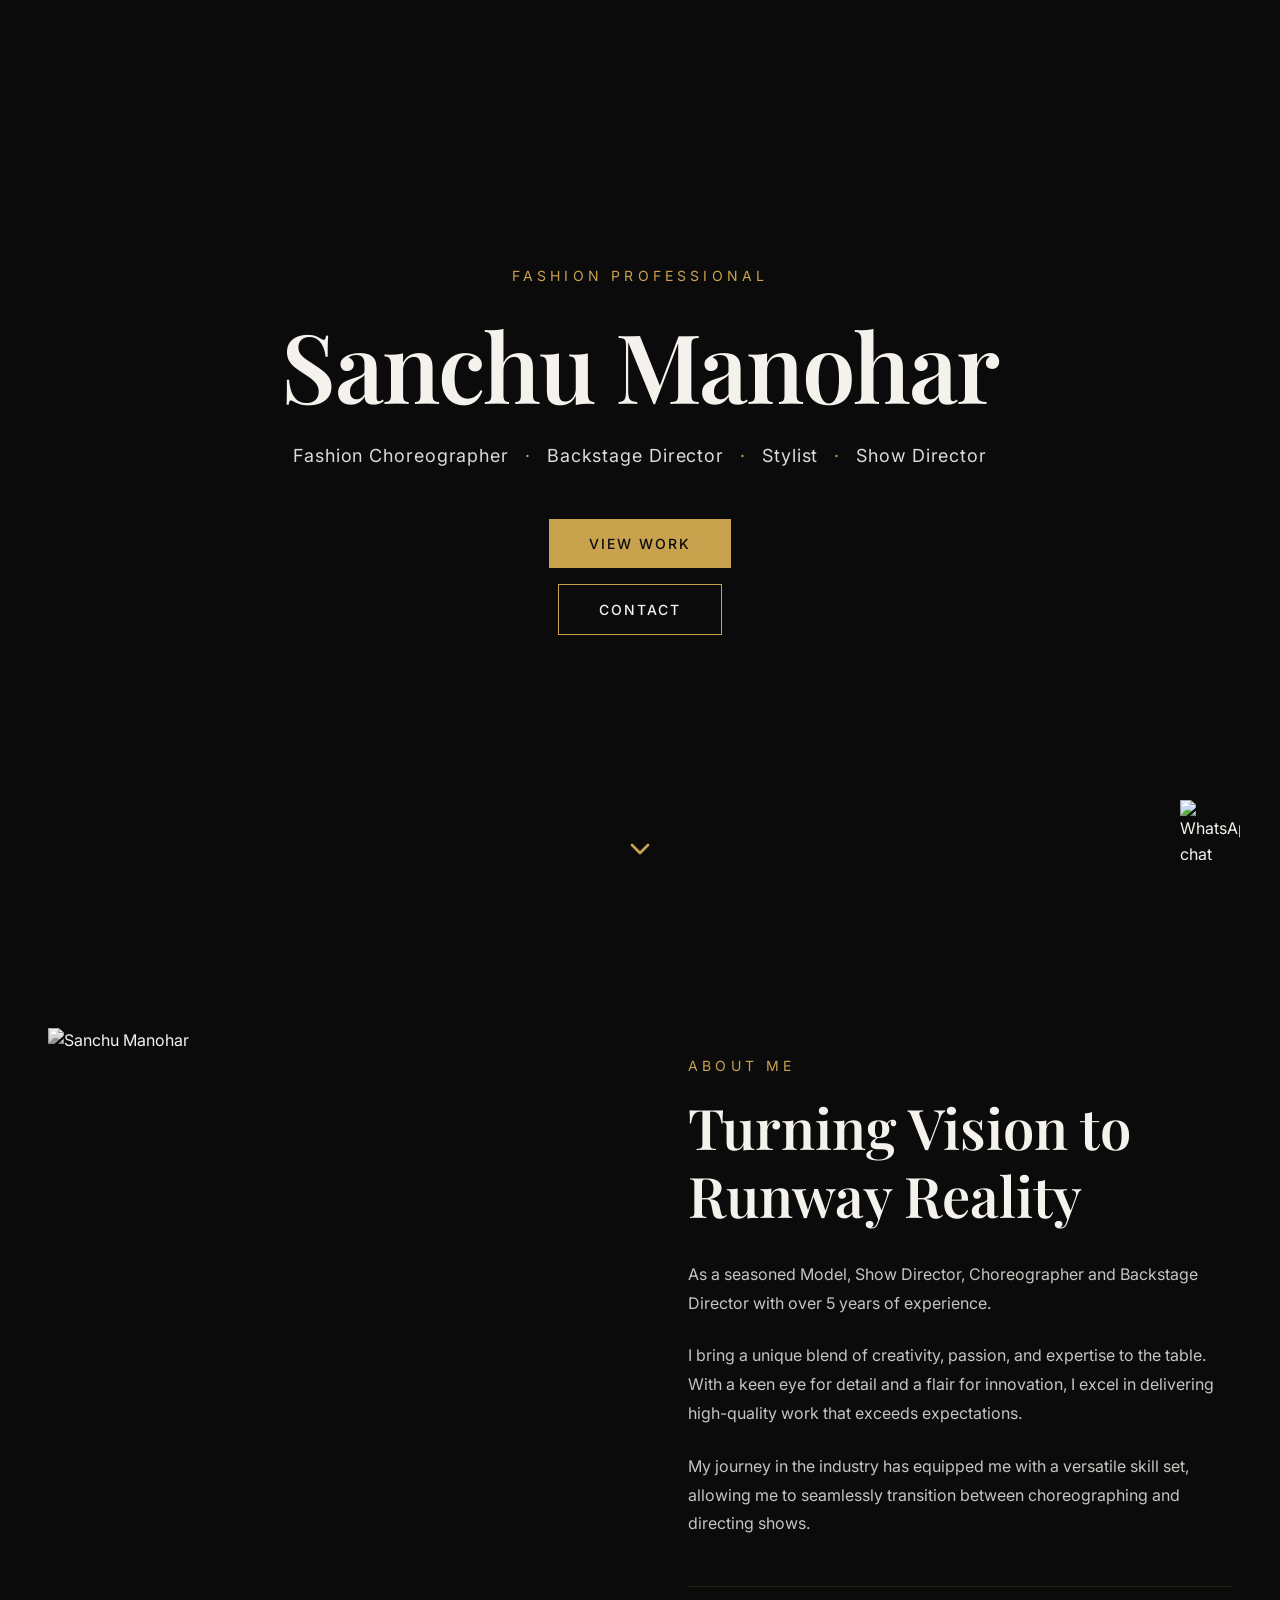
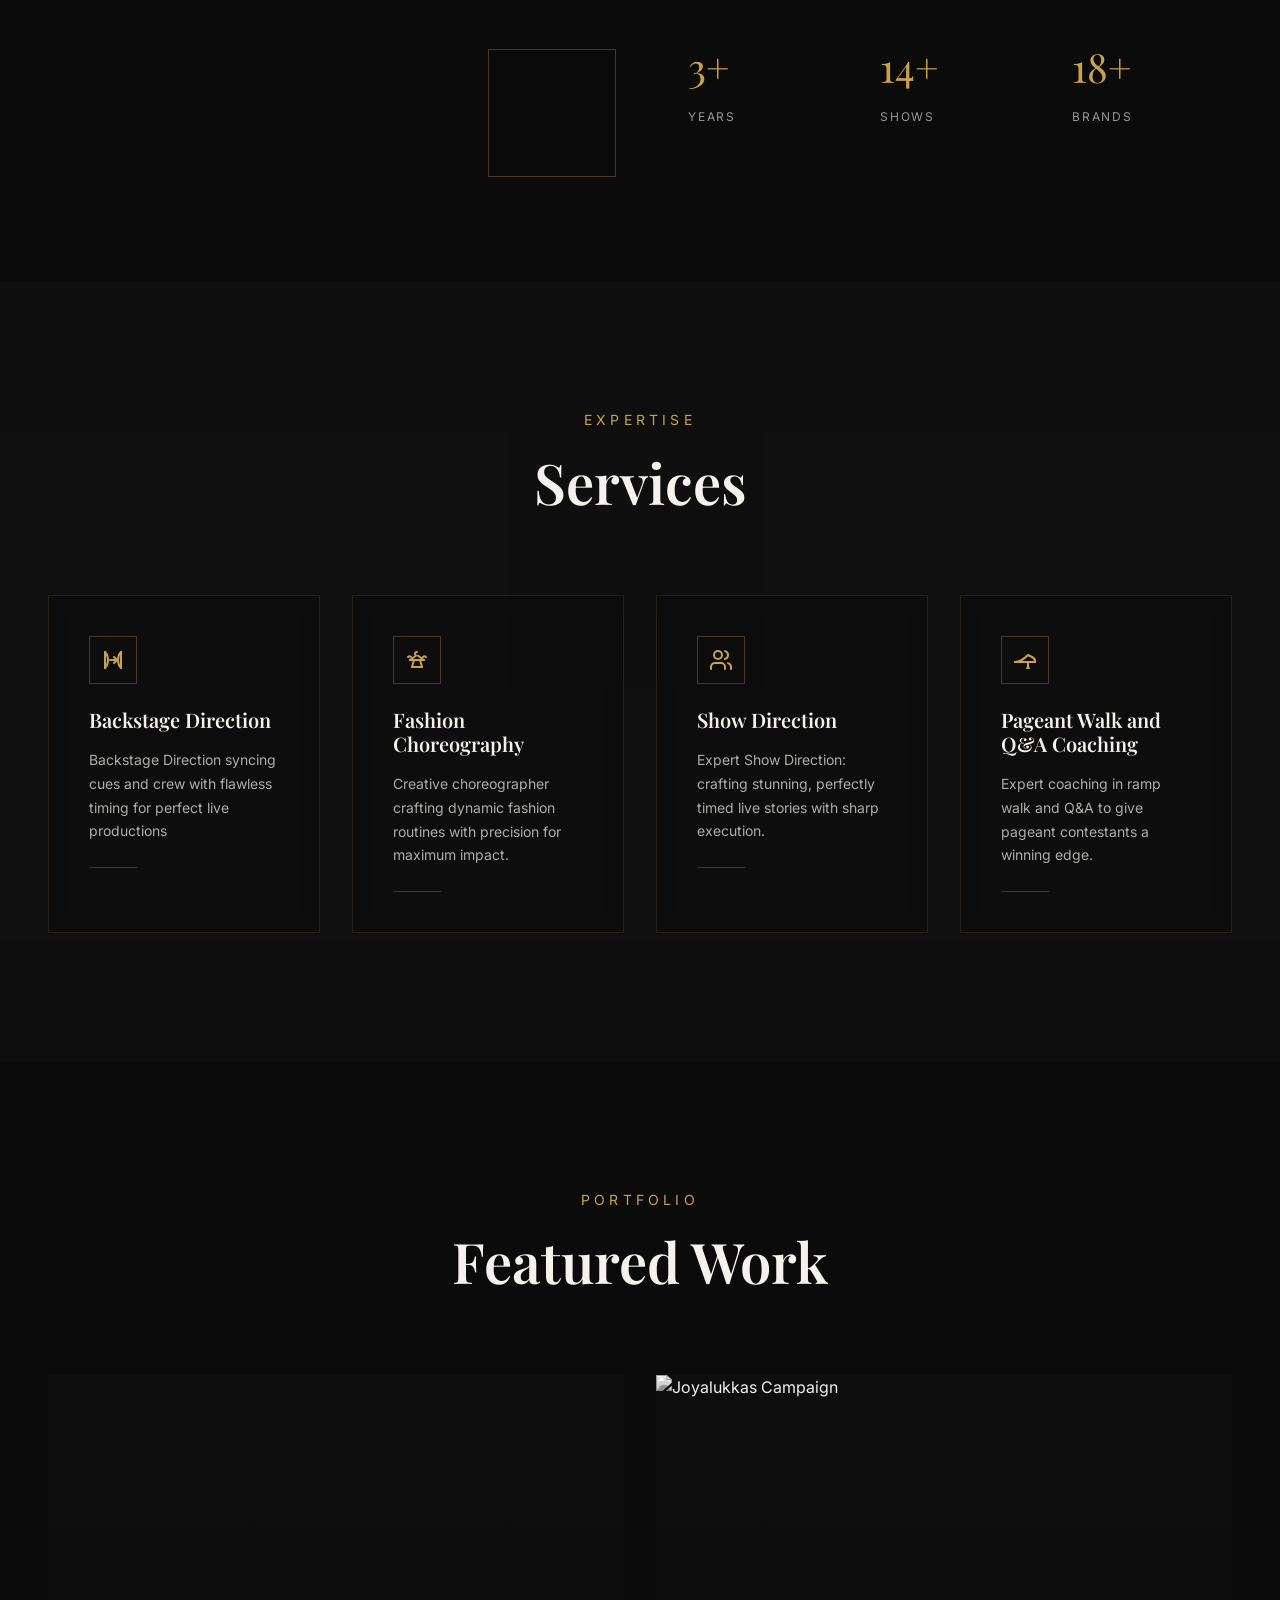
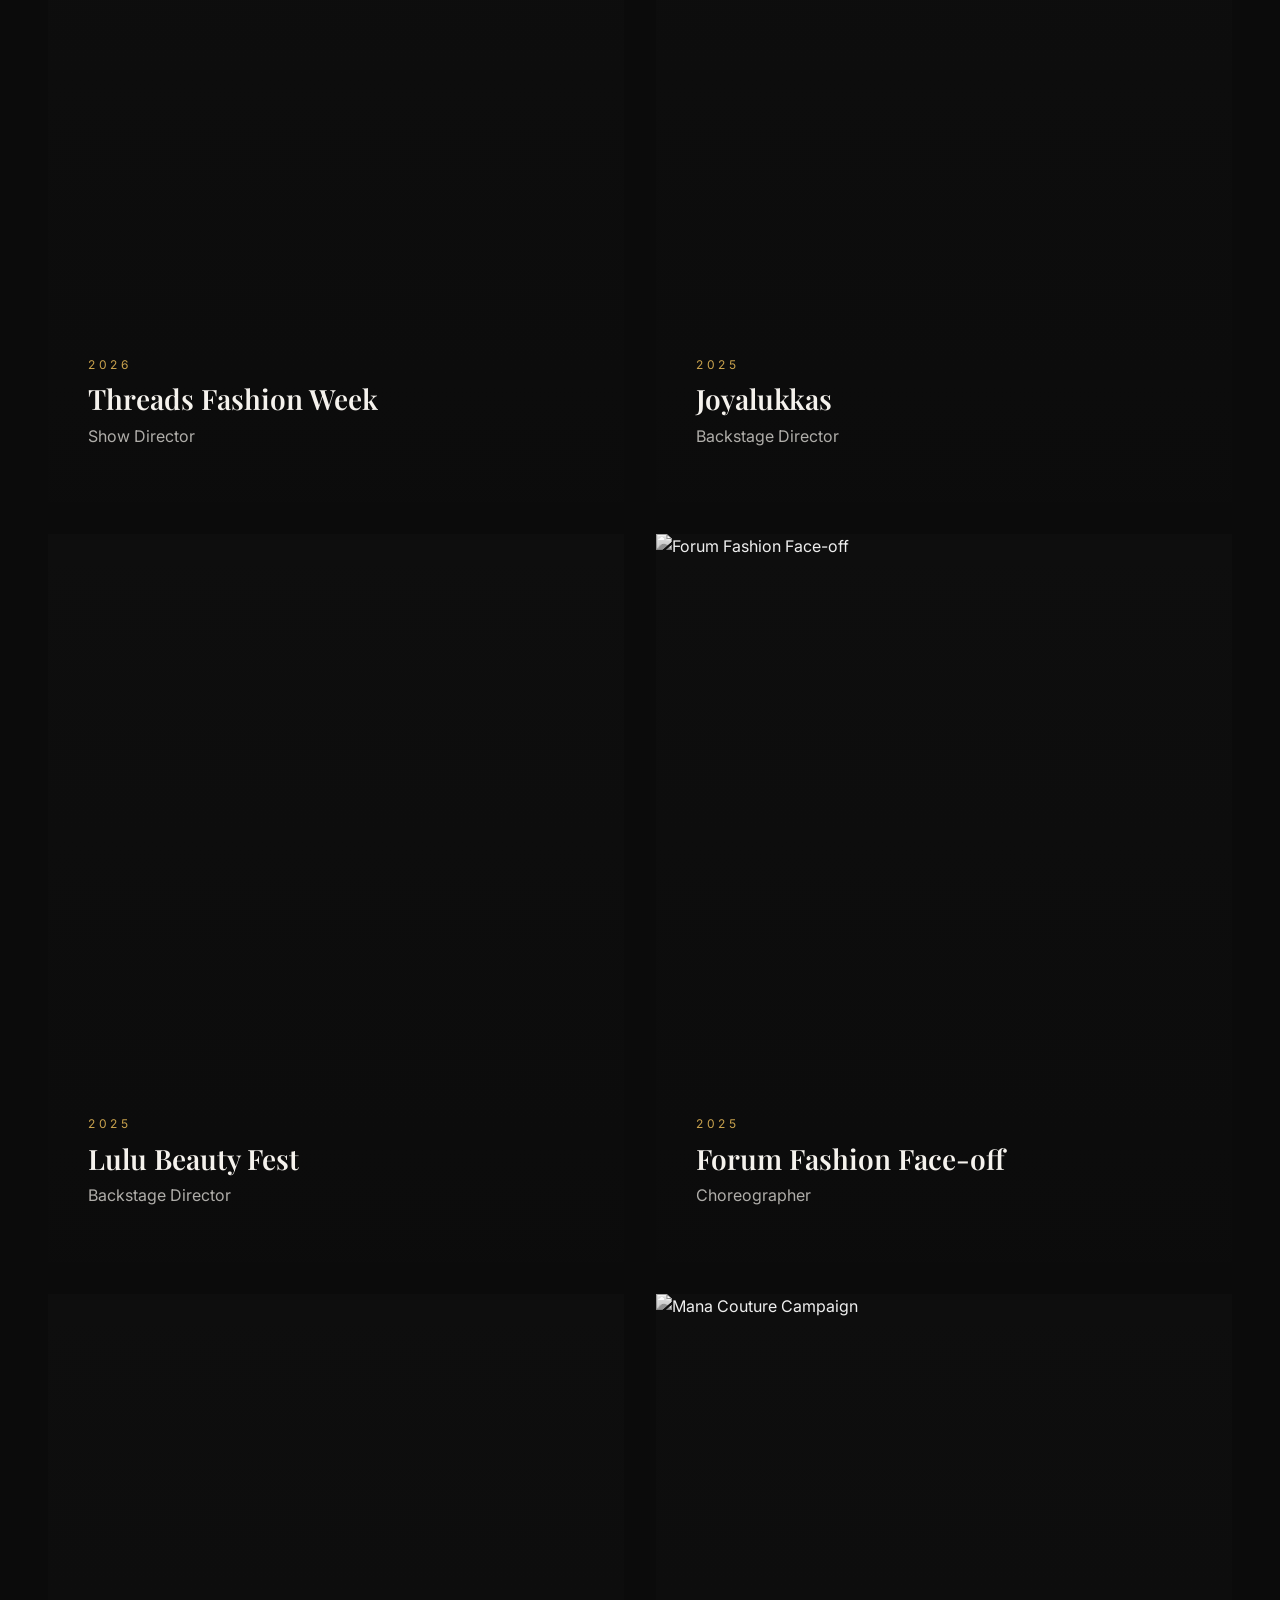
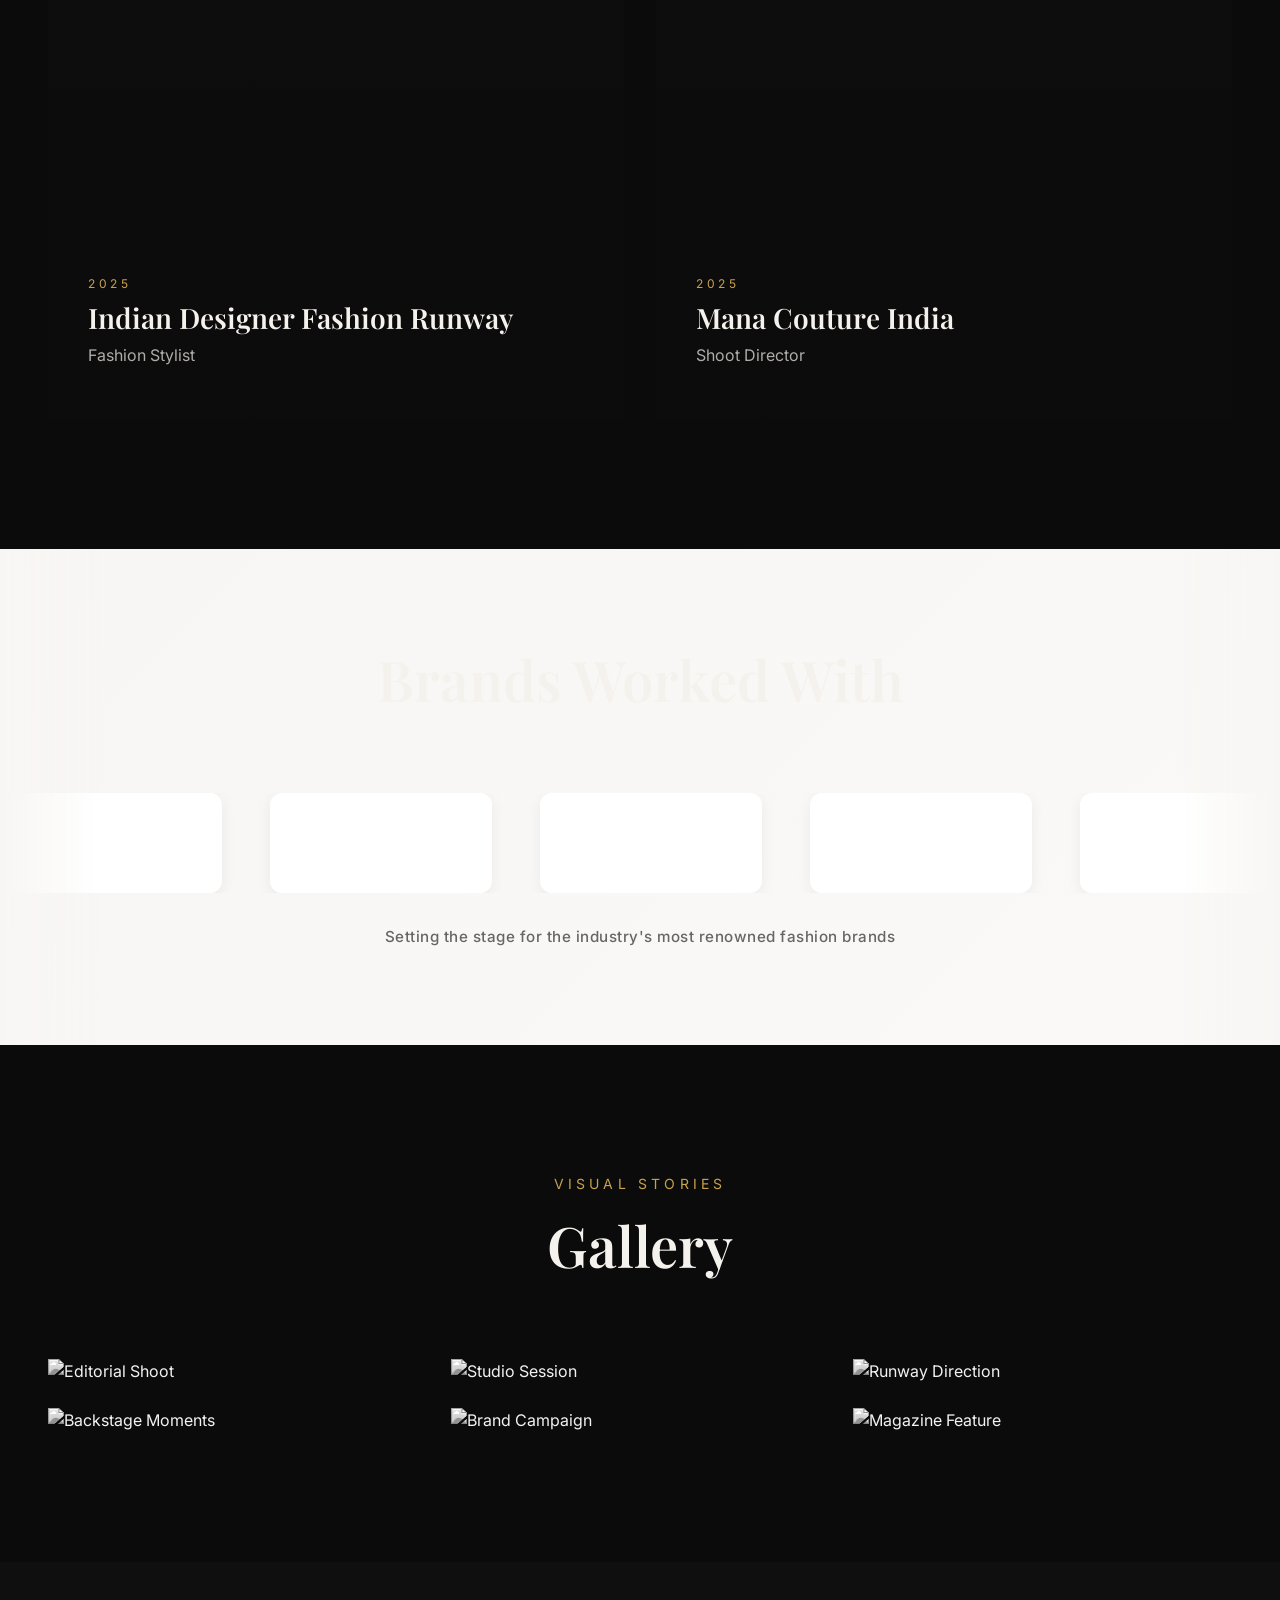
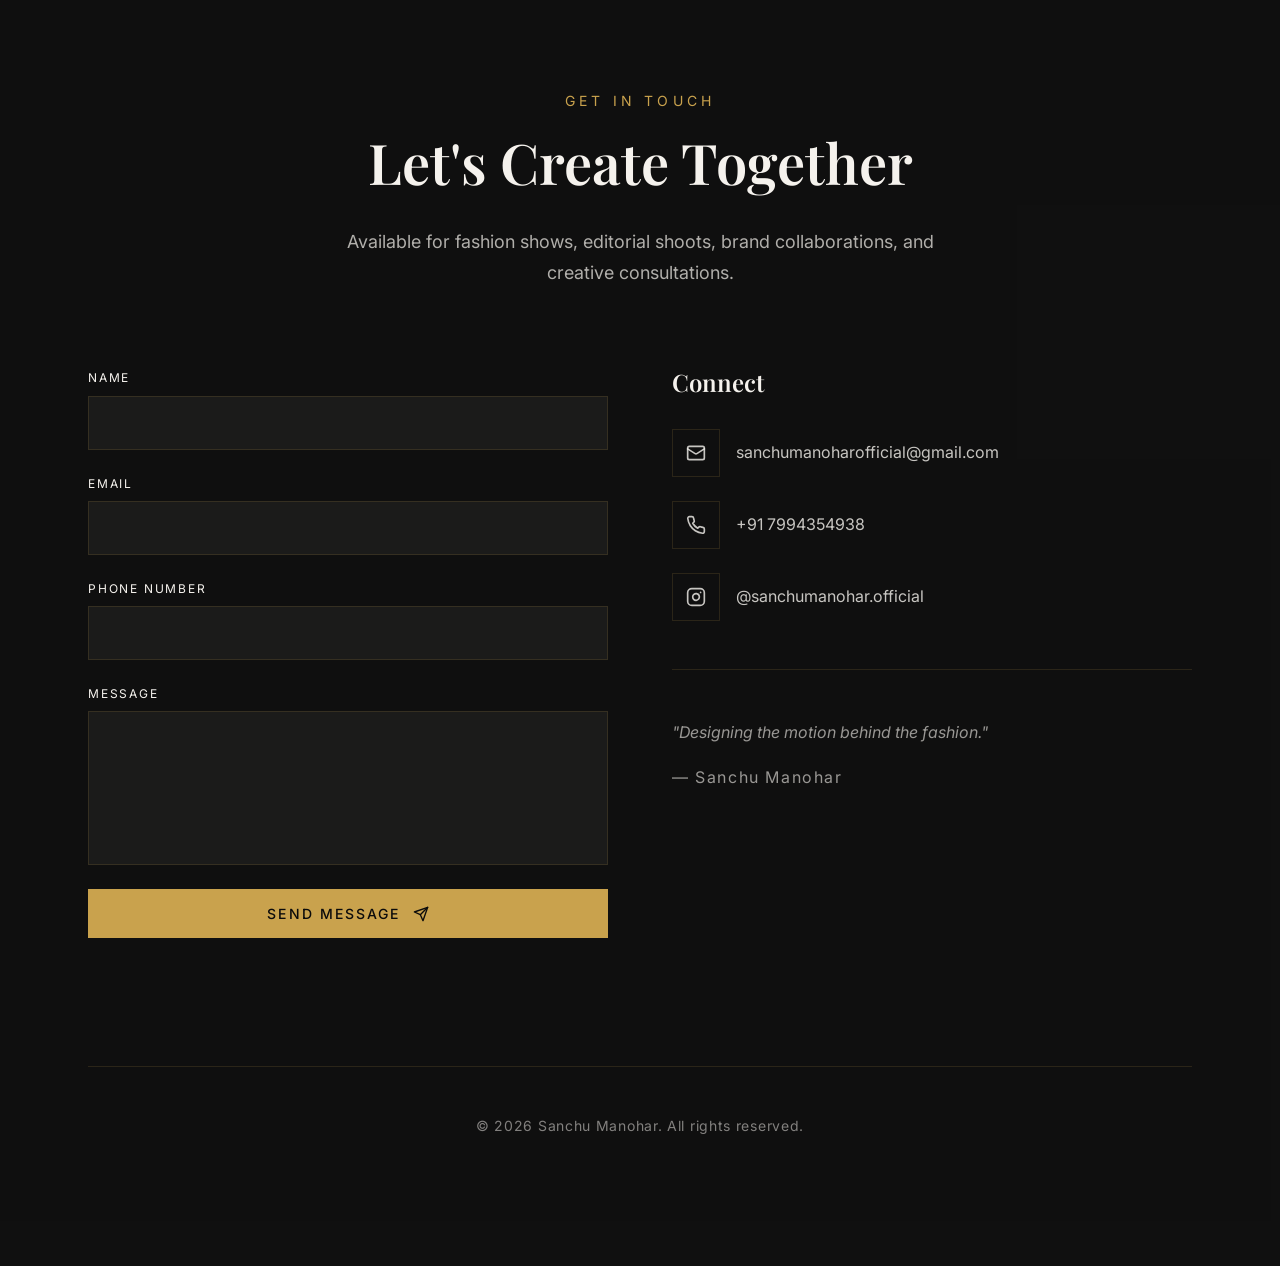
==== commit 449610d6: "add Google site verification meta tag for SEO" ====
--- a/index.html
+++ b/index.html
@@ -32,6 +32,7 @@
     <link rel="preconnect" href="https://fonts.googleapis.com">
     <link rel="preconnect" href="https://fonts.gstatic.com" crossorigin>
     <link href="https://fonts.googleapis.com/css2?family=Playfair+Display:wght@400;500;600;700;800;900&family=Inter:wght@300;400;500;600;700&display=swap" rel="stylesheet">
+    <meta name="google-site-verification" content="iee_nQljscOGFTvdQ5_rL590qB8mCz-evv_oPha1oCg" />
     <script type="application/ld+json">
         {
             "@context": "https://schema.org",
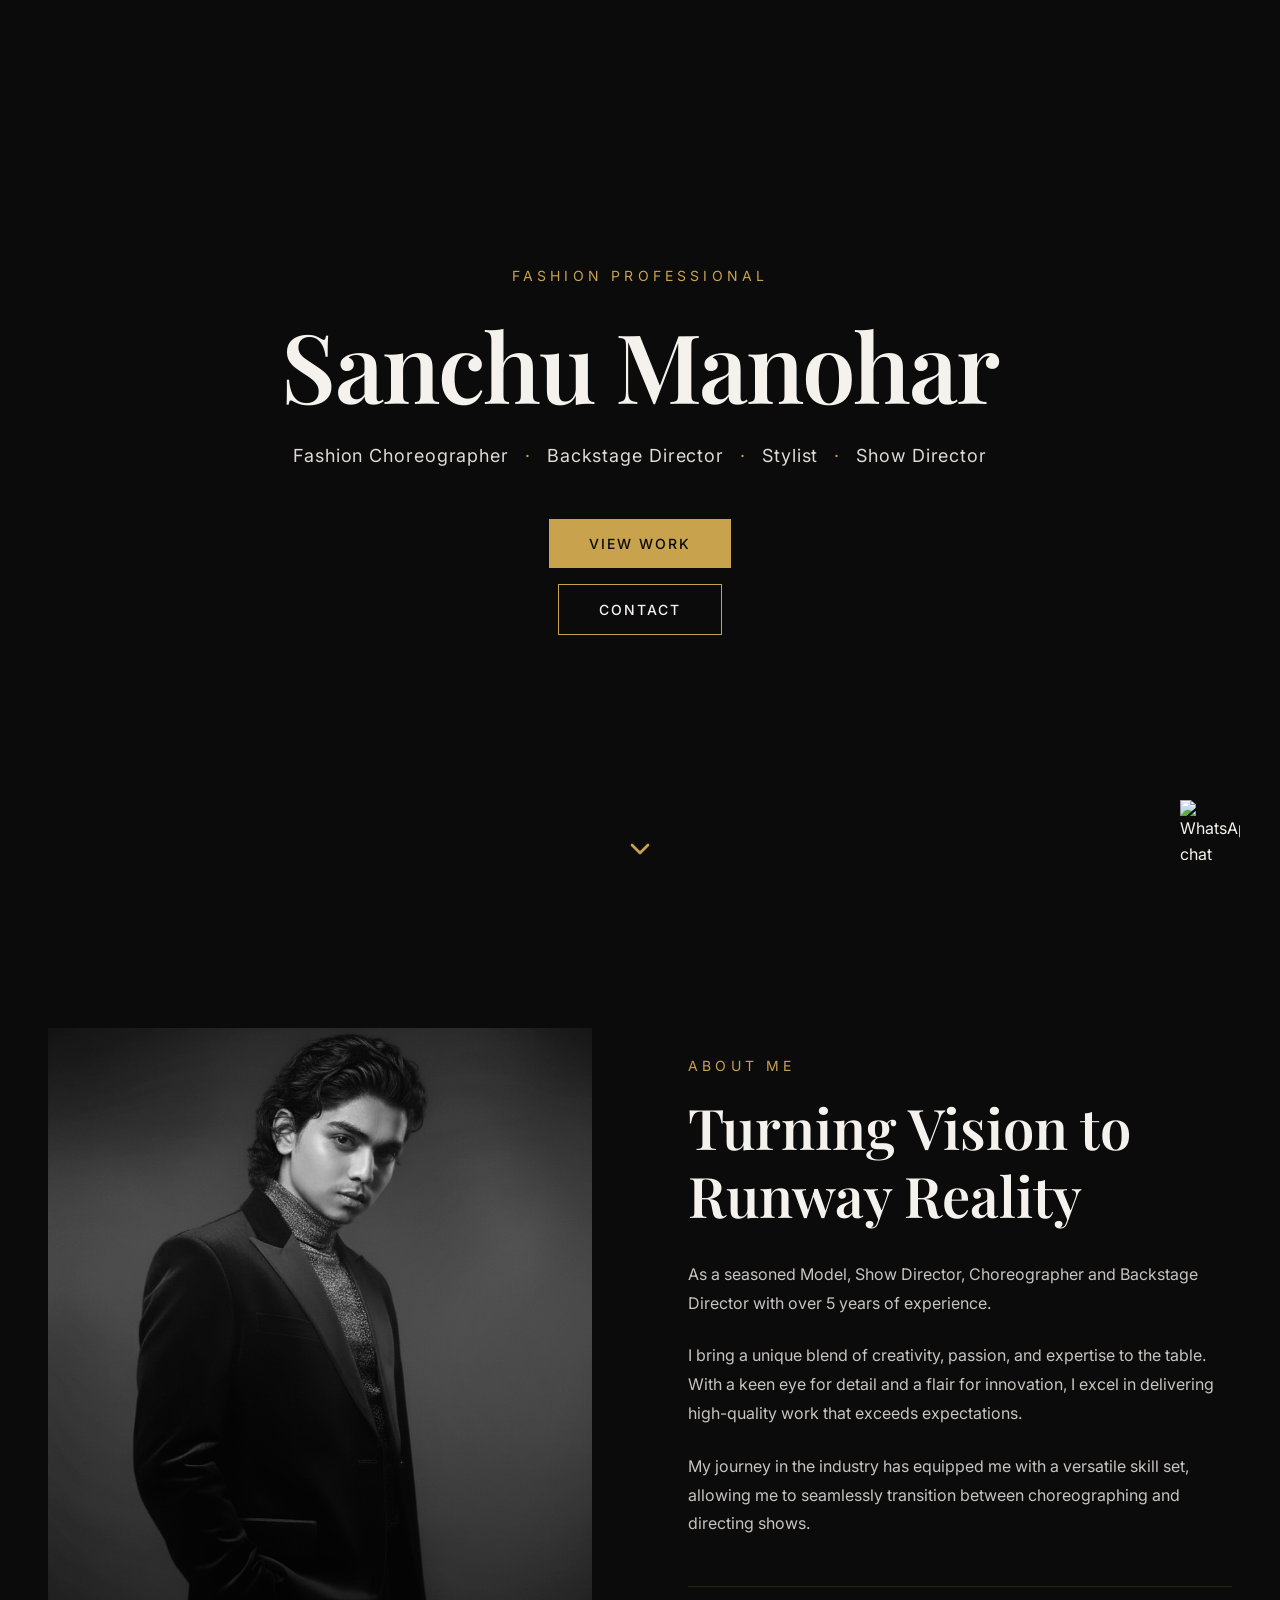
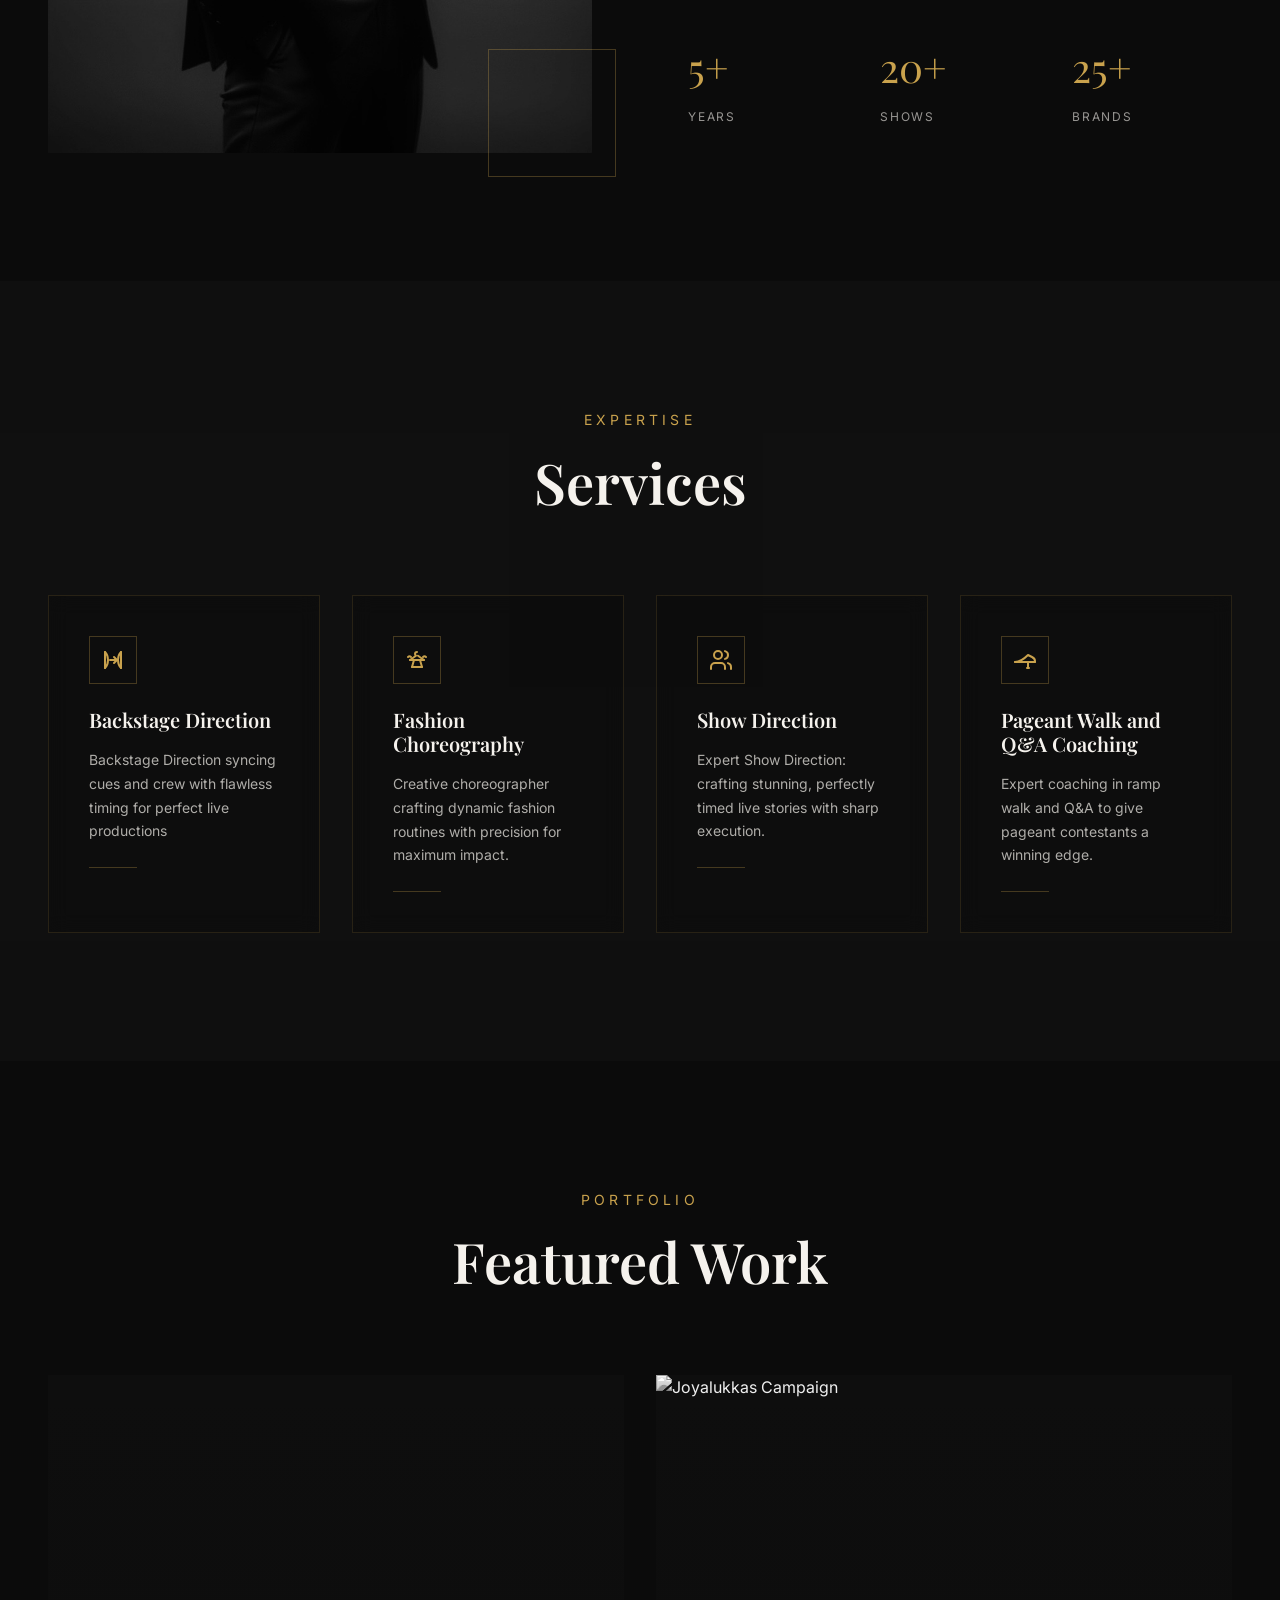
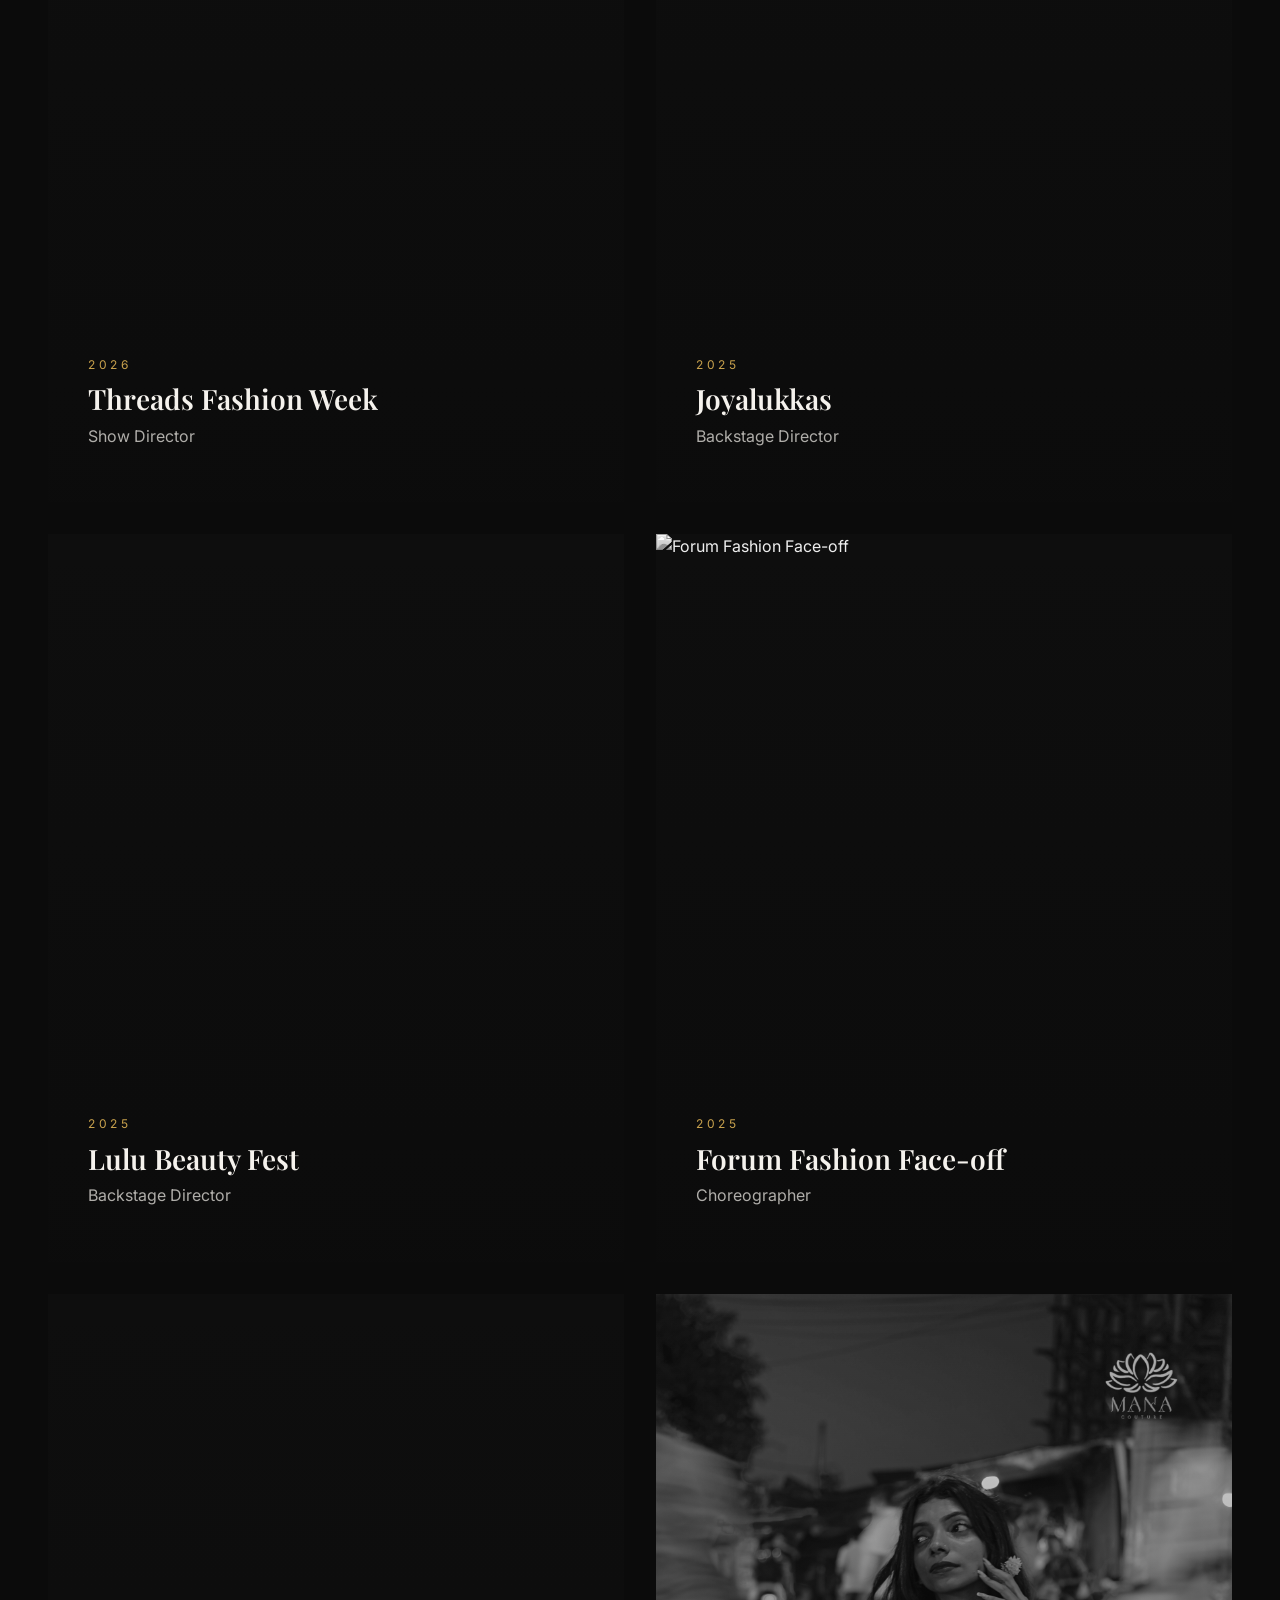
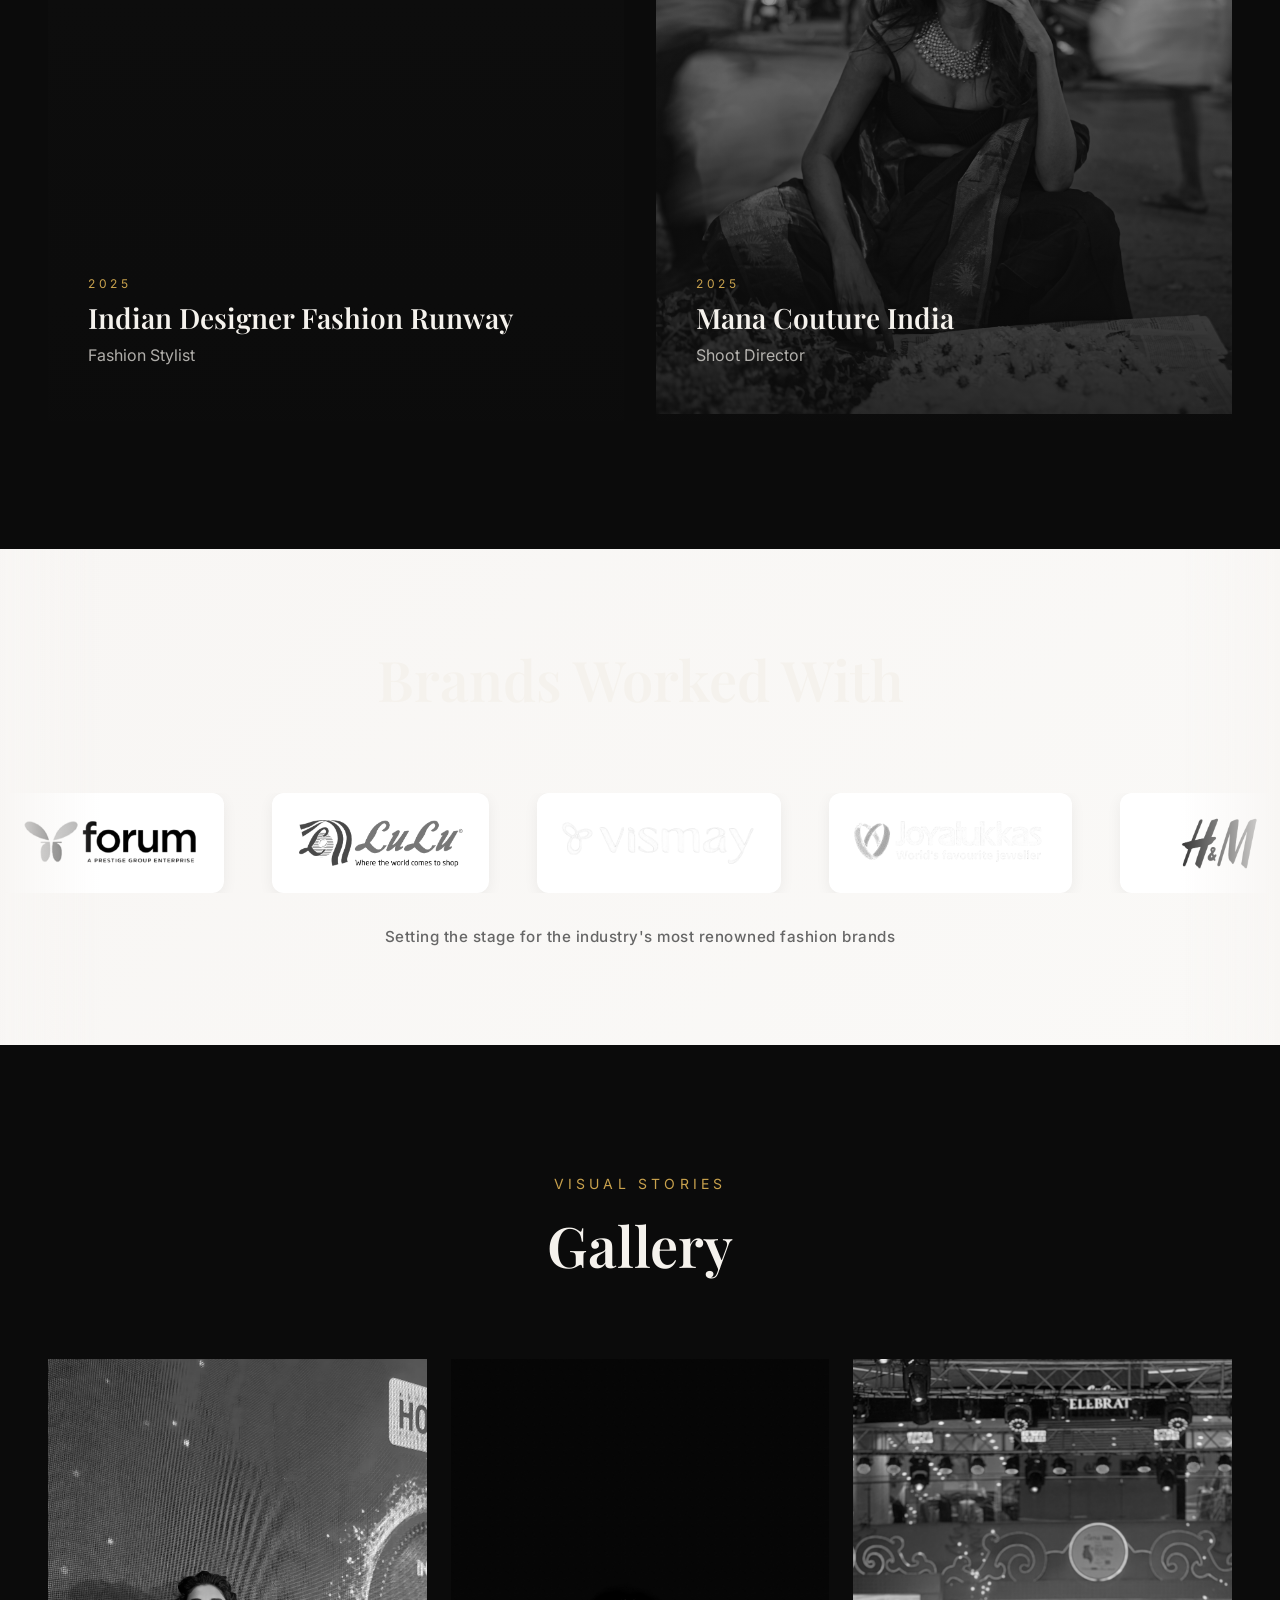
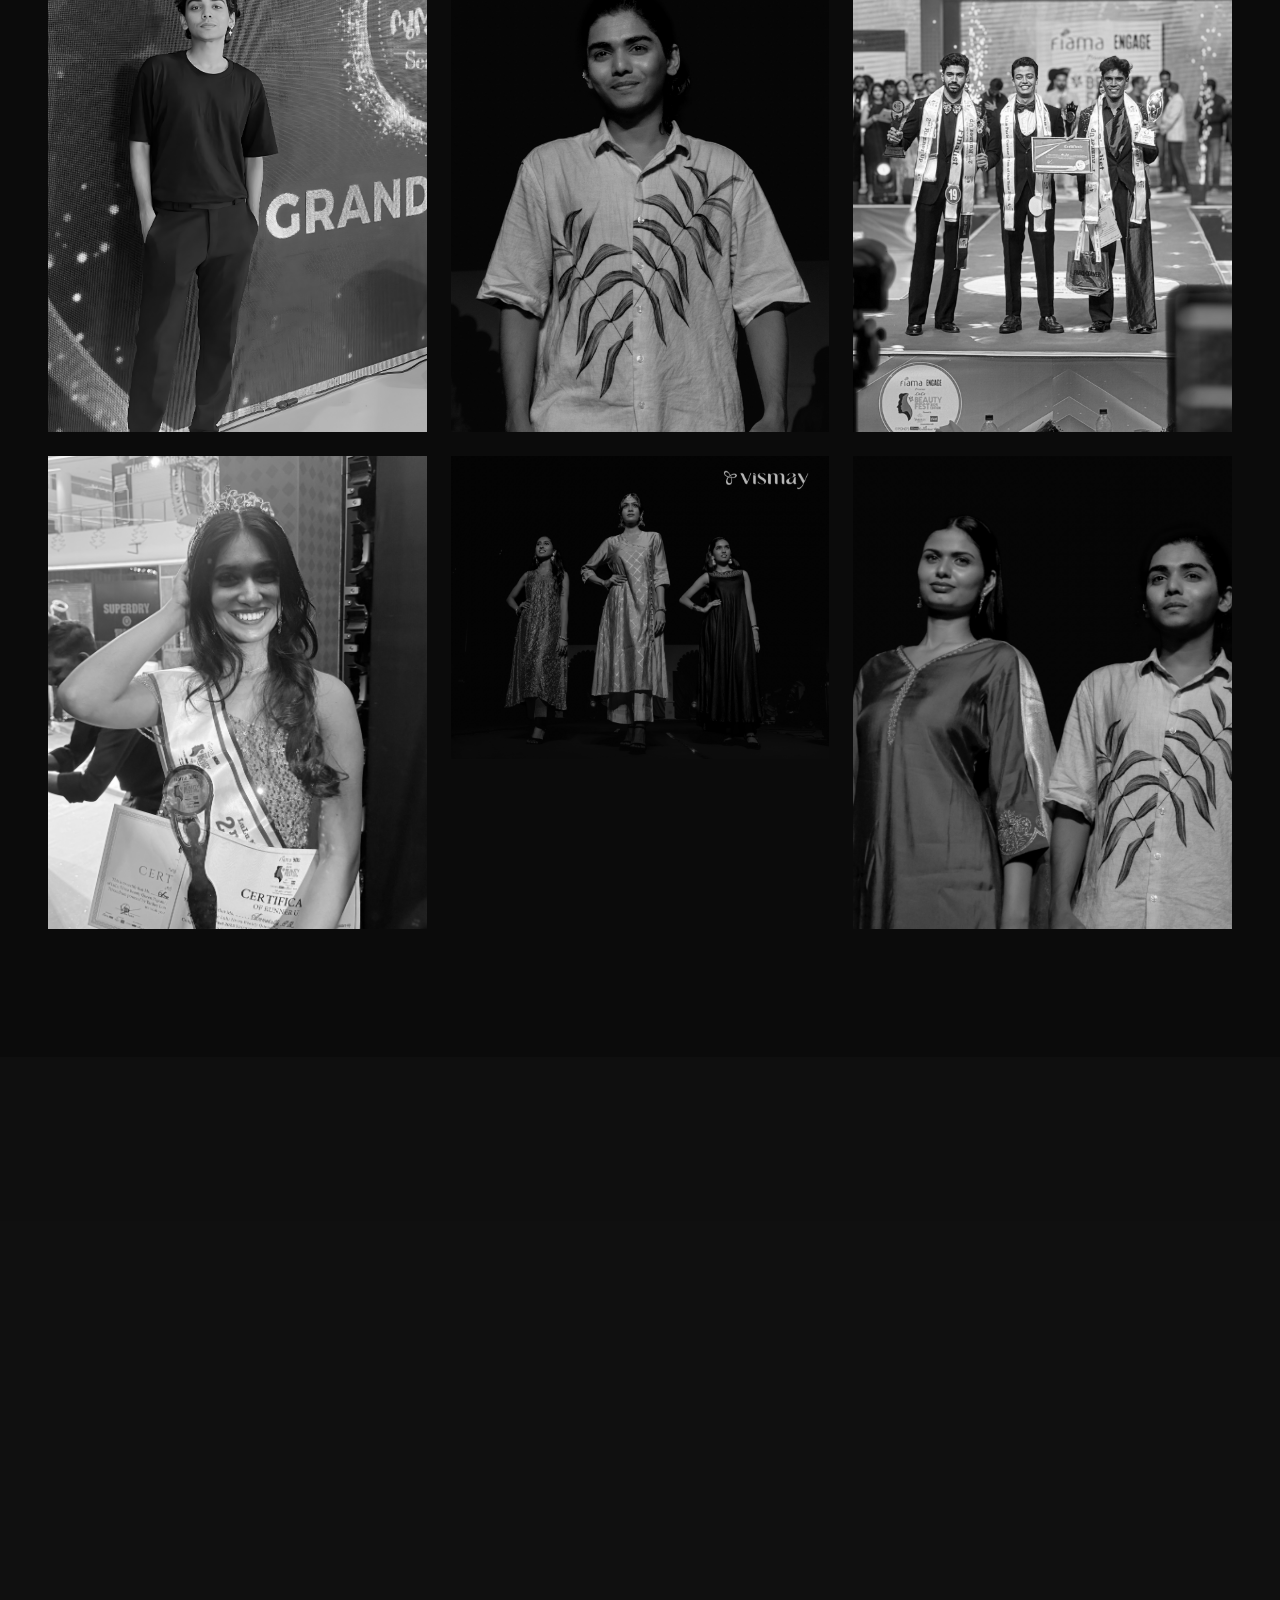
==== commit 963ed256: "update video and image source paths for consistency across the portfolio" ====
--- a/index.html
+++ b/index.html
@@ -76,7 +76,7 @@
         <div class="hero-background">
             <div class="hero-overlay"></div>
             <video autoplay muted loop playsinline preload="auto" >
-                <source src="/portfolio/videos/banner.MOV" type="video/mp4">
+                <source src="/videos/banner.MOV" type="video/mp4">
             </video>
         </div>
         
@@ -119,7 +119,7 @@
         <div class="container">
             <div class="about-grid">
                 <div class="about-image animate-on-scroll">
-                    <img src="/portfolio/images/san.PNG" alt="Sanchu Manohar">
+                    <img src="/images/san.PNG" alt="Sanchu Manohar">
                     <div class="about-image-border"></div>
                 </div>
                 
@@ -267,7 +267,7 @@
             <div class="work-grid">
                 <div class="work-card animate-on-scroll">
                     <video autoplay muted loop playsinline preload="auto" >
-                        <source src="/portfolio/videos/vismay_brand_2026.MOV" type="video/mp4">
+                        <source src="/videos/vismay_brand_2026.MOV" type="video/mp4">
                     </video>
                     <div class="work-overlay"></div>
                     <div class="work-content">
@@ -279,7 +279,7 @@
                 </div>
                 
                 <div class="work-card animate-on-scroll">
-                    <img src="/portfolio/images/joyalukas.png" alt="Joyalukkas Campaign">
+                    <img src="/images/joyalukas.png" alt="Joyalukkas Campaign">
                     <div class="work-overlay"></div>
                     <div class="work-content">
                         <p class="work-year">2025</p>
@@ -292,7 +292,7 @@
                                 
                 <div class="work-card animate-on-scroll">
                     <video autoplay muted loop playsinline preload="auto" >
-                        <source src="/portfolio/videos/lulu_2025.MOV" type="video/mp4">
+                        <source src="/videos/lulu_2025.MOV" type="video/mp4">
                     </video>
                     <div class="work-overlay"></div>
                     <div class="work-content">
@@ -304,7 +304,7 @@
                 </div>
                 
                 <div class="work-card animate-on-scroll">
-                    <img src="/portfolio//images/IMG_4306.PNG" alt="Forum Fashion Face-off">
+                    <img src="//images/IMG_4306.PNG" alt="Forum Fashion Face-off">
                     <div class="work-overlay"></div>
                     <div class="work-content">
                         <p class="work-year">2025</p>
@@ -316,7 +316,7 @@
 
                 <div class="work-card animate-on-scroll">
                     <video autoplay muted loop playsinline preload="auto" >
-                        <source src="/portfolio/videos/idfr.MOV" type="video/mp4">
+                        <source src="/videos/idfr.MOV" type="video/mp4">
                     </video>
                     <div class="work-overlay"></div>
                     <div class="work-content">
@@ -328,7 +328,7 @@
                 </div>
                 
                 <div class="work-card animate-on-scroll">
-                    <img src="/portfolio/images/mana.JPEG" alt="Mana Couture Campaign">
+                    <img src="/images/mana.JPEG" alt="Mana Couture Campaign">
                     <div class="work-overlay"></div>
                     <div class="work-content">
                         <p class="work-year">2025</p>
@@ -358,47 +358,47 @@
                 <!-- Replace src with your actual logo URLs -->
                 
                 <div class="logo-item">
-                    <img src="/portfolio/images/brands/IMG_3582.png" alt="Lakme Fashion Week" loading="lazy">
-                </div>
-
-                <div class="logo-item">
-                    <img src="/portfolio/images/brands/IMG_3586.png" alt="Lakme Fashion Week" loading="lazy">
-                </div>
-
-                <div class="logo-item">
-                    <img src="/portfolio/images/brands/IMG_3587.png" alt="Lakme Fashion Week" loading="lazy">
-                </div>
-
-                <div class="logo-item">
-                    <img src="/portfolio/images/brands/IMG_3588.png" alt="Lakme Fashion Week" loading="lazy">
-                </div>
-
-                <div class="logo-item">
-                    <img src="/portfolio/images/brands/IMG_3624.png" alt="Lakme Fashion Week" loading="lazy">
-                </div>
-
-                <div class="logo-item">
-                    <img src="/portfolio/images/brands/IMG_3626.png" alt="Lakme Fashion Week" loading="lazy">
-                </div>
-
-                <div class="logo-item">
-                    <img src="/portfolio/images/brands/IMG_3628.png" alt="Lakme Fashion Week" loading="lazy">
-                </div>
-
-                <div class="logo-item">
-                    <img src="/portfolio/images/brands/IMG_3629.png" alt="Lakme Fashion Week" loading="lazy">
-                </div>
-
-                <div class="logo-item">
-                    <img src="/portfolio/images/brands/IMG_3631.png" alt="Lakme Fashion Week" loading="lazy">
+                    <img src="/images/brands/IMG_3582.png" alt="Lakme Fashion Week" loading="lazy">
+                </div>
+
+                <div class="logo-item">
+                    <img src="/images/brands/IMG_3586.png" alt="Lakme Fashion Week" loading="lazy">
+                </div>
+
+                <div class="logo-item">
+                    <img src="/images/brands/IMG_3587.png" alt="Lakme Fashion Week" loading="lazy">
+                </div>
+
+                <div class="logo-item">
+                    <img src="/images/brands/IMG_3588.png" alt="Lakme Fashion Week" loading="lazy">
+                </div>
+
+                <div class="logo-item">
+                    <img src="/images/brands/IMG_3624.png" alt="Lakme Fashion Week" loading="lazy">
+                </div>
+
+                <div class="logo-item">
+                    <img src="/images/brands/IMG_3626.png" alt="Lakme Fashion Week" loading="lazy">
+                </div>
+
+                <div class="logo-item">
+                    <img src="/images/brands/IMG_3628.png" alt="Lakme Fashion Week" loading="lazy">
+                </div>
+
+                <div class="logo-item">
+                    <img src="/images/brands/IMG_3629.png" alt="Lakme Fashion Week" loading="lazy">
+                </div>
+
+                <div class="logo-item">
+                    <img src="/images/brands/IMG_3631.png" alt="Lakme Fashion Week" loading="lazy">
                 </div>
 
                  <div class="logo-item">
-                    <img src="/portfolio/images/brands/IMG_3634.png" alt="Lakme Fashion Week" loading="lazy">
+                    <img src="/images/brands/IMG_3634.png" alt="Lakme Fashion Week" loading="lazy">
                 </div>
 
                  <div class="logo-item">
-                    <img src="/portfolio/images/brands/IMG_3632.png" alt="Lakme Fashion Week" loading="lazy">
+                    <img src="/images/brands/IMG_3632.png" alt="Lakme Fashion Week" loading="lazy">
                 </div>
    
             </div>
@@ -419,21 +419,21 @@
             
             <div class="gallery-grid">
                 <div class="gallery-item animate-on-scroll">
-                    <img src="/portfolio/images/gallery/1.PNG" alt="Editorial Shoot">
+                    <img src="/images/gallery/1.PNG" alt="Editorial Shoot">
                     <div class="gallery-overlay">
                         <p>Reality Show</p>
                     </div>
                 </div>
 
                 <div class="gallery-item animate-on-scroll">
-                    <img src="/portfolio/images/gallery/3.jpeg" alt="Studio Session">
+                    <img src="/images/gallery/3.jpeg" alt="Studio Session">
                     <div class="gallery-overlay">
                         <p>Show Direction</p>
                     </div>
                 </div>
                 
                 <div class="gallery-item animate-on-scroll">
-                    <img src="/portfolio/images/gallery/2.png" alt="Runway Direction">
+                    <img src="/images/gallery/2.png" alt="Runway Direction">
                     <div class="gallery-overlay">
                         <p>Backstage Direction</p>
                     </div>
@@ -441,21 +441,21 @@
                 
                 
                 <div class="gallery-item animate-on-scroll">
-                    <img src="/portfolio/images/gallery/4.png" alt="Backstage Moments">
+                    <img src="/images/gallery/4.png" alt="Backstage Moments">
                     <div class="gallery-overlay">
                         <p>Pageant Training</p>
                     </div>
                 </div>
                 
                 <div class="gallery-item animate-on-scroll">
-                    <img src="/portfolio/images/gallery/5.jpeg" alt="Brand Campaign">
+                    <img src="/images/gallery/5.jpeg" alt="Brand Campaign">
                     <div class="gallery-overlay">
                         <p style="padding-top: 225px;">Brand Campaigns</p>
                     </div>
                 </div>
                 
                 <div class="gallery-item animate-on-scroll">
-                    <img src="/portfolio/images/gallery/6.jpeg" alt="Magazine Feature">
+                    <img src="/images/gallery/6.jpeg" alt="Magazine Feature">
                     <div class="gallery-overlay">
                         <p>Fashion Choreography </p>
                     </div>
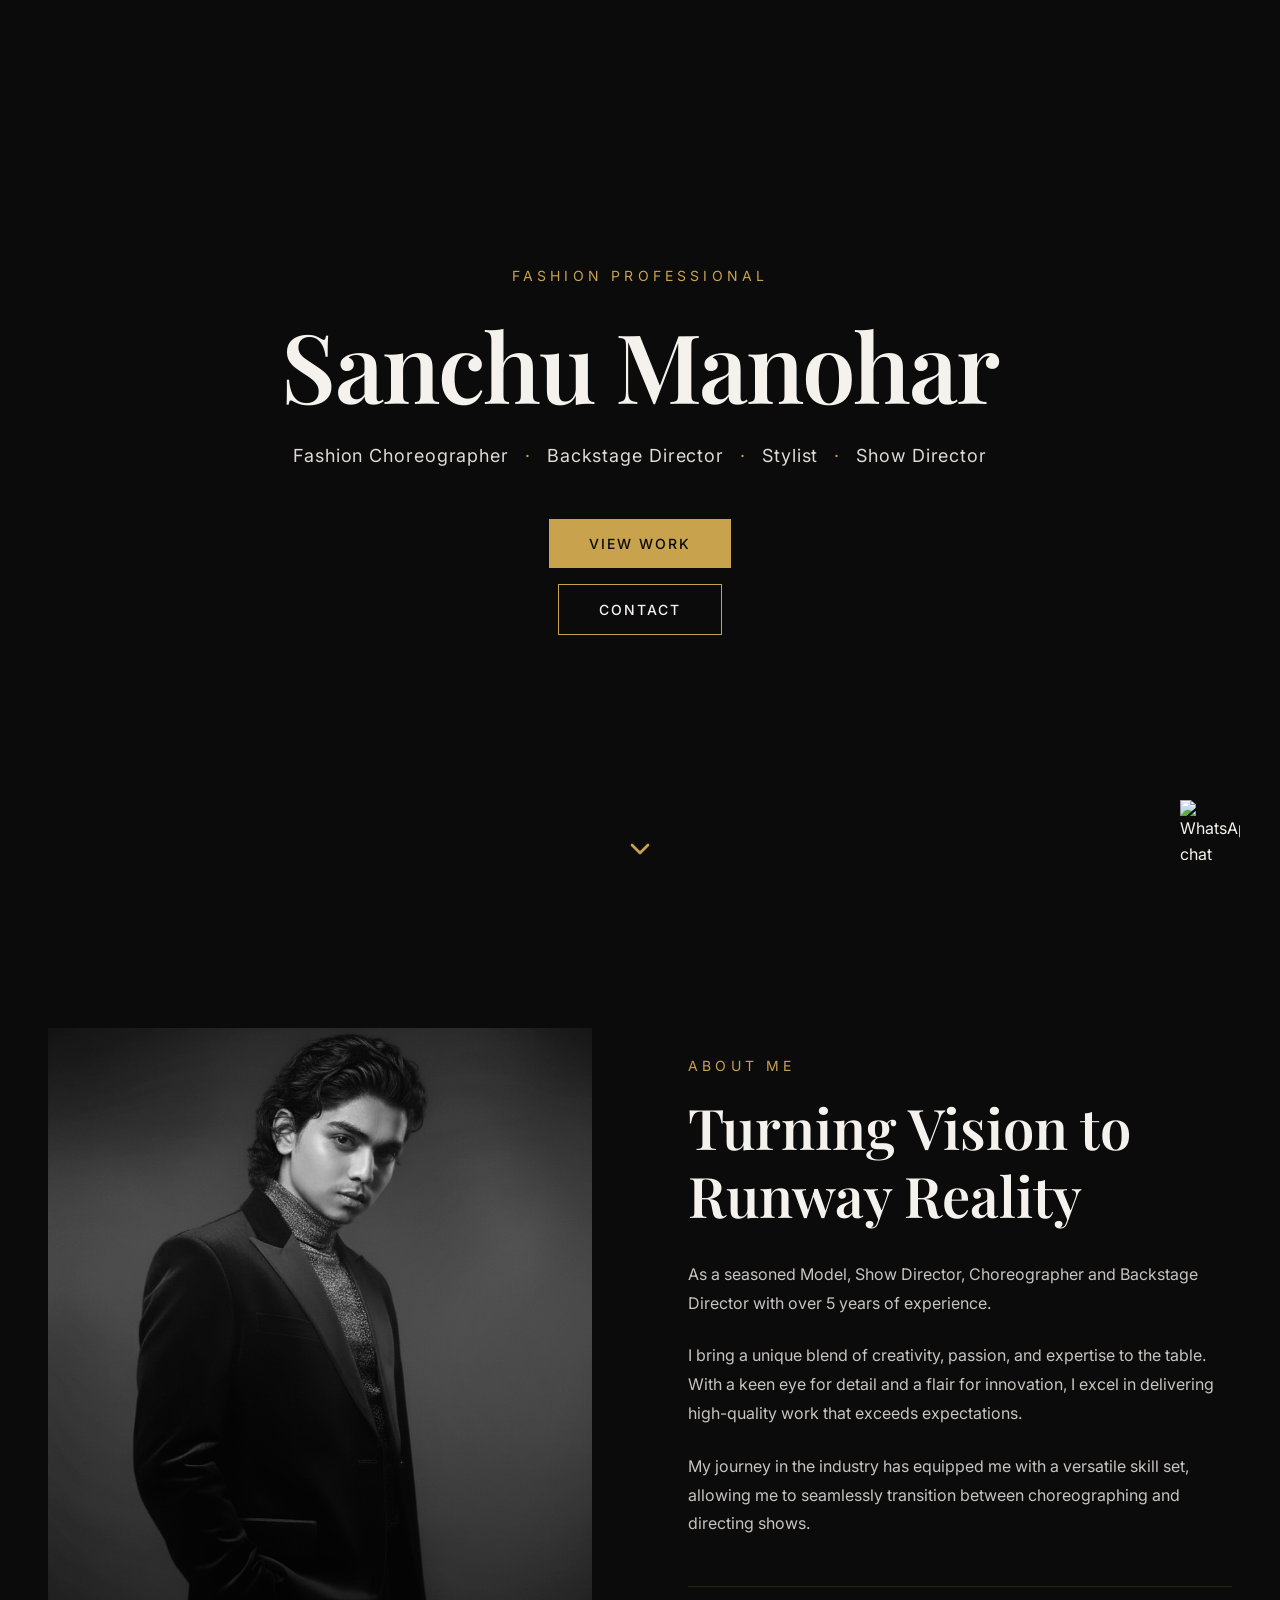
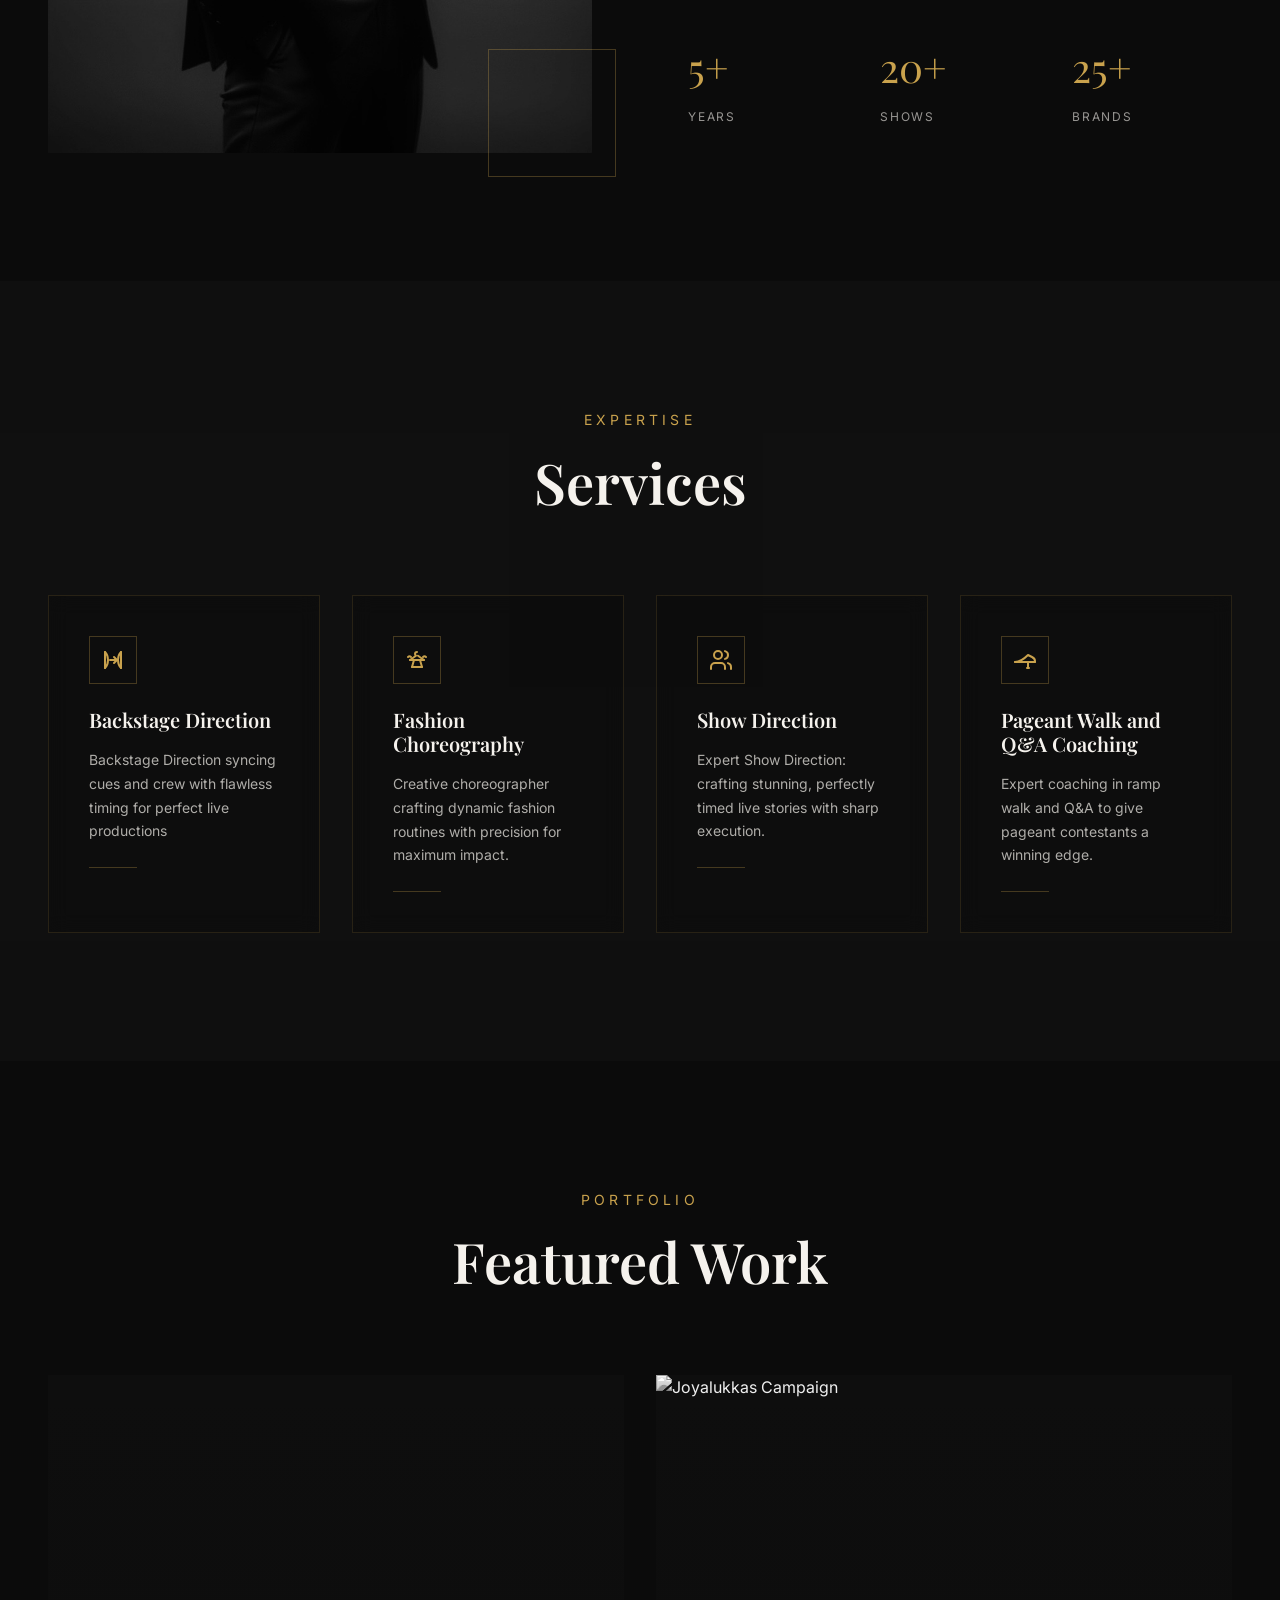
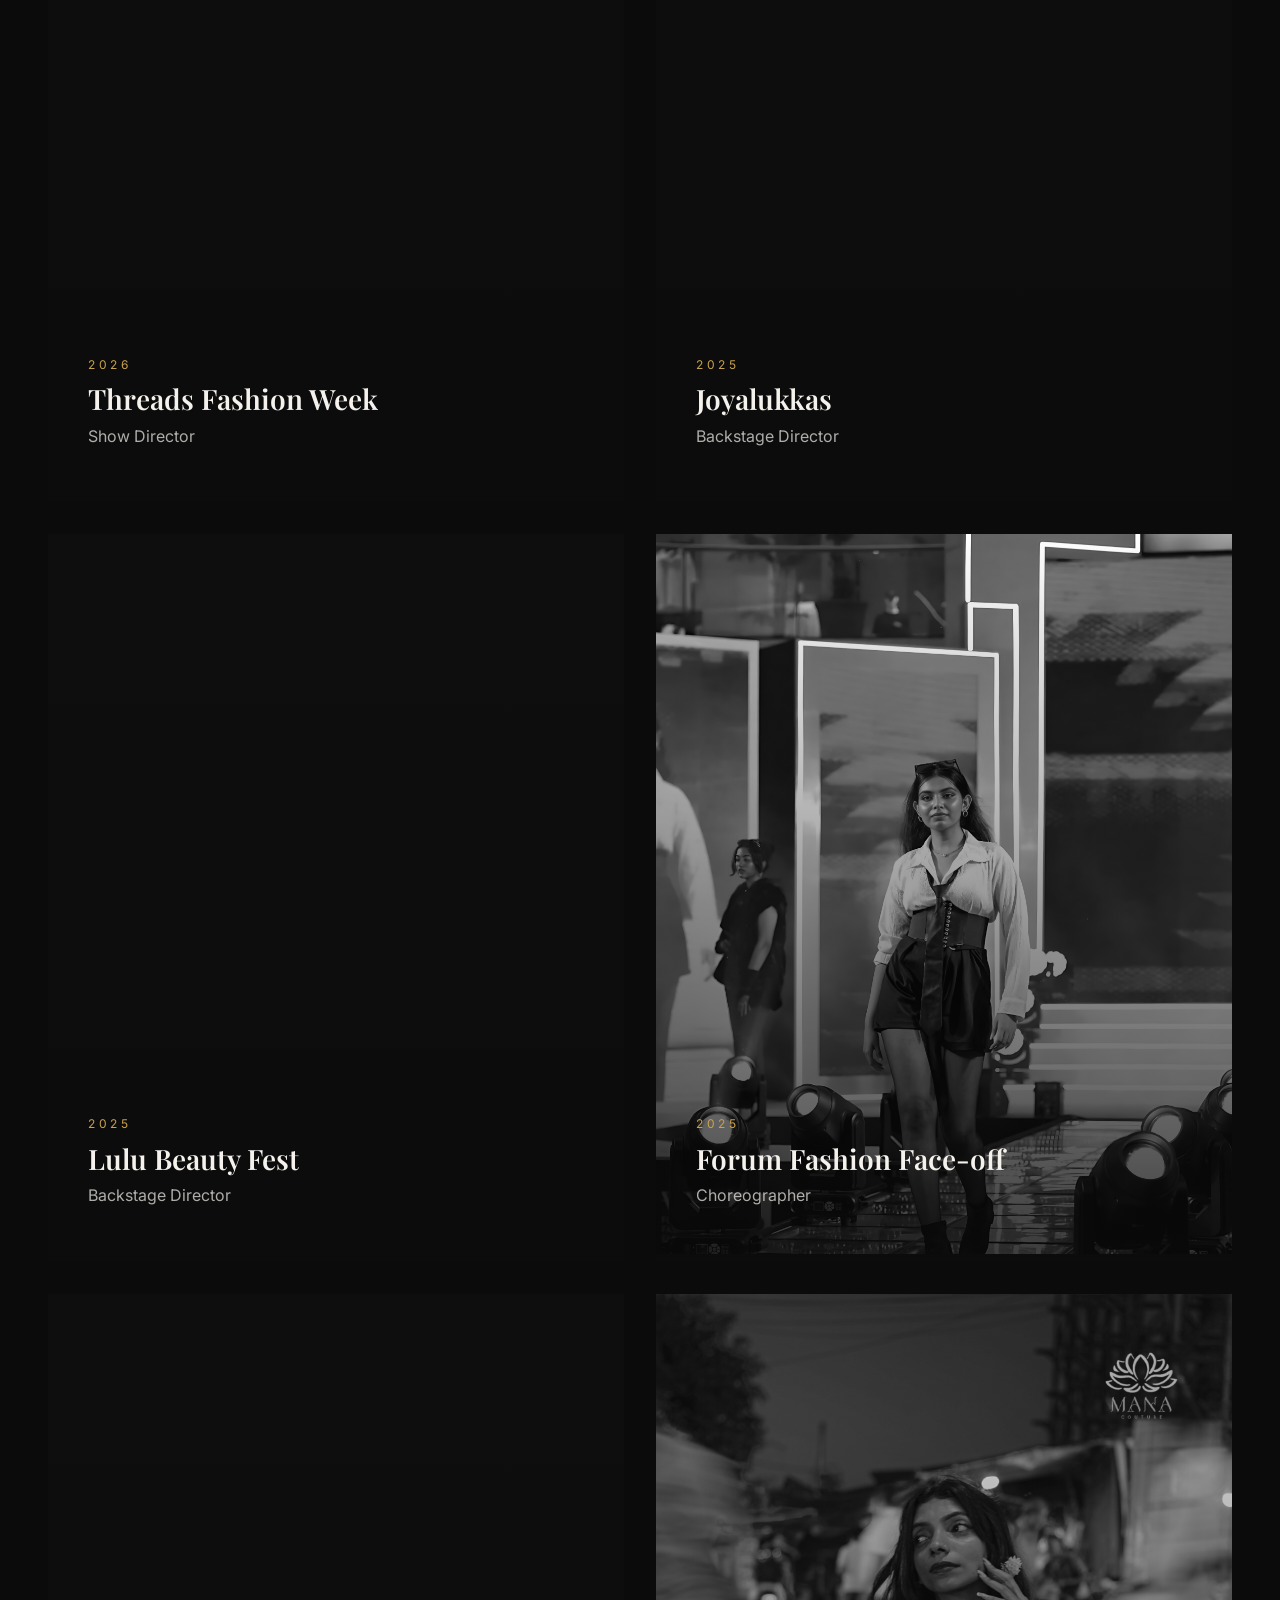
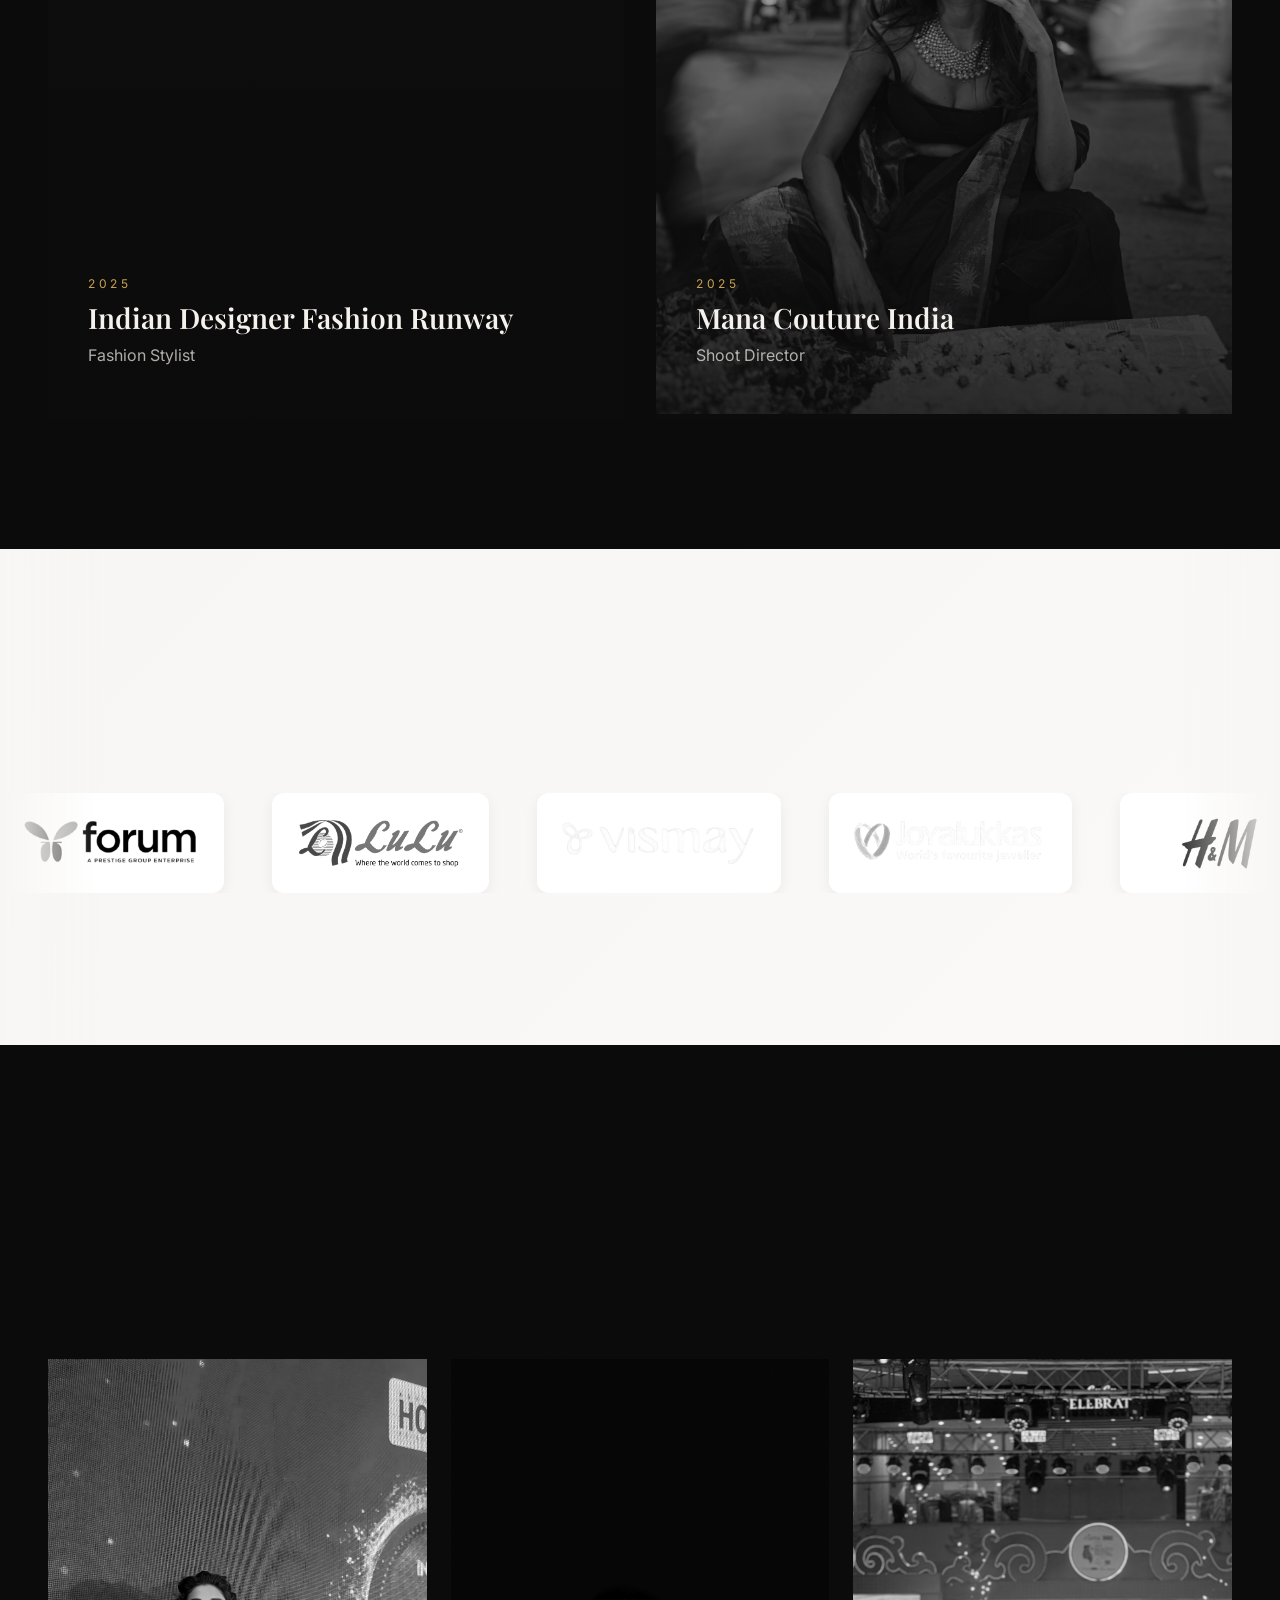
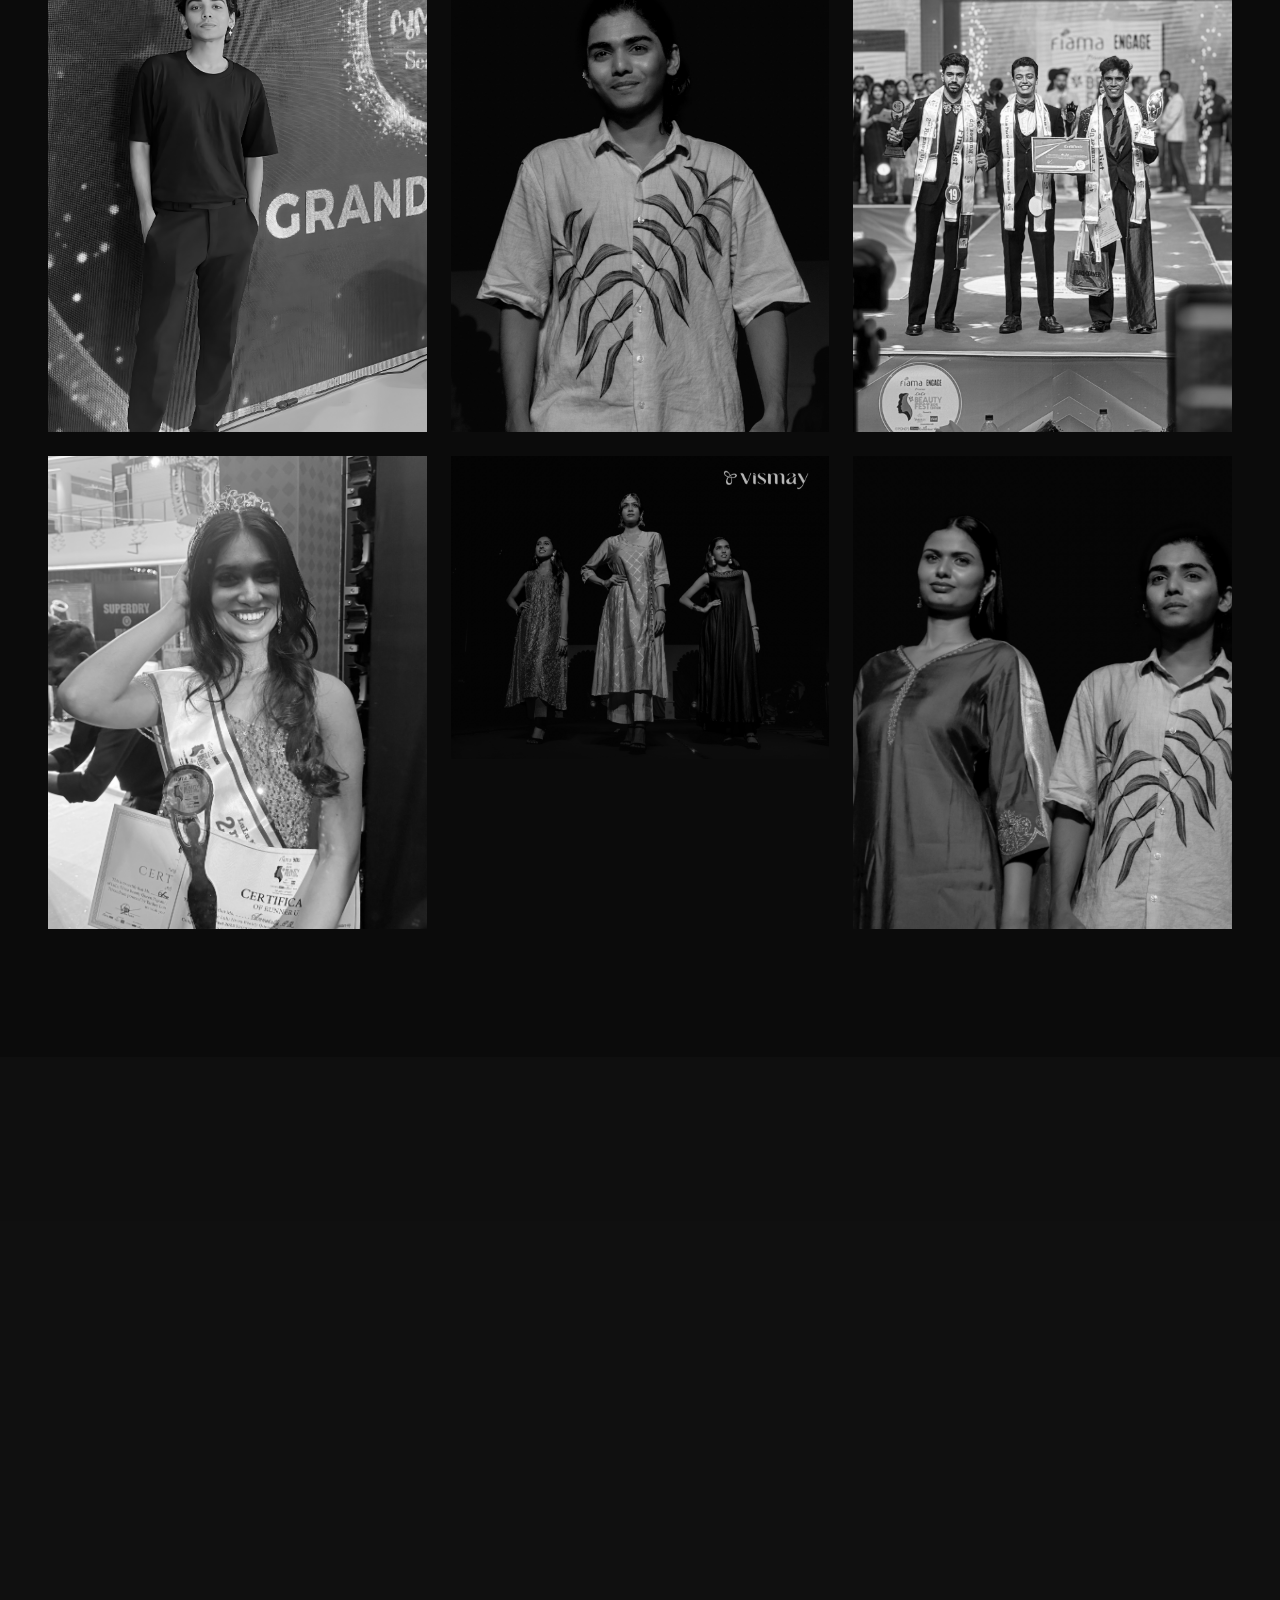
==== commit 37ad3312: "fix: update image source path for consistency in work card" ====
--- a/index.html
+++ b/index.html
@@ -304,7 +304,7 @@
                 </div>
                 
                 <div class="work-card animate-on-scroll">
-                    <img src="//images/IMG_4306.PNG" alt="Forum Fashion Face-off">
+                    <img src="/images/IMG_4306.PNG" alt="Forum Fashion Face-off">
                     <div class="work-overlay"></div>
                     <div class="work-content">
                         <p class="work-year">2025</p>
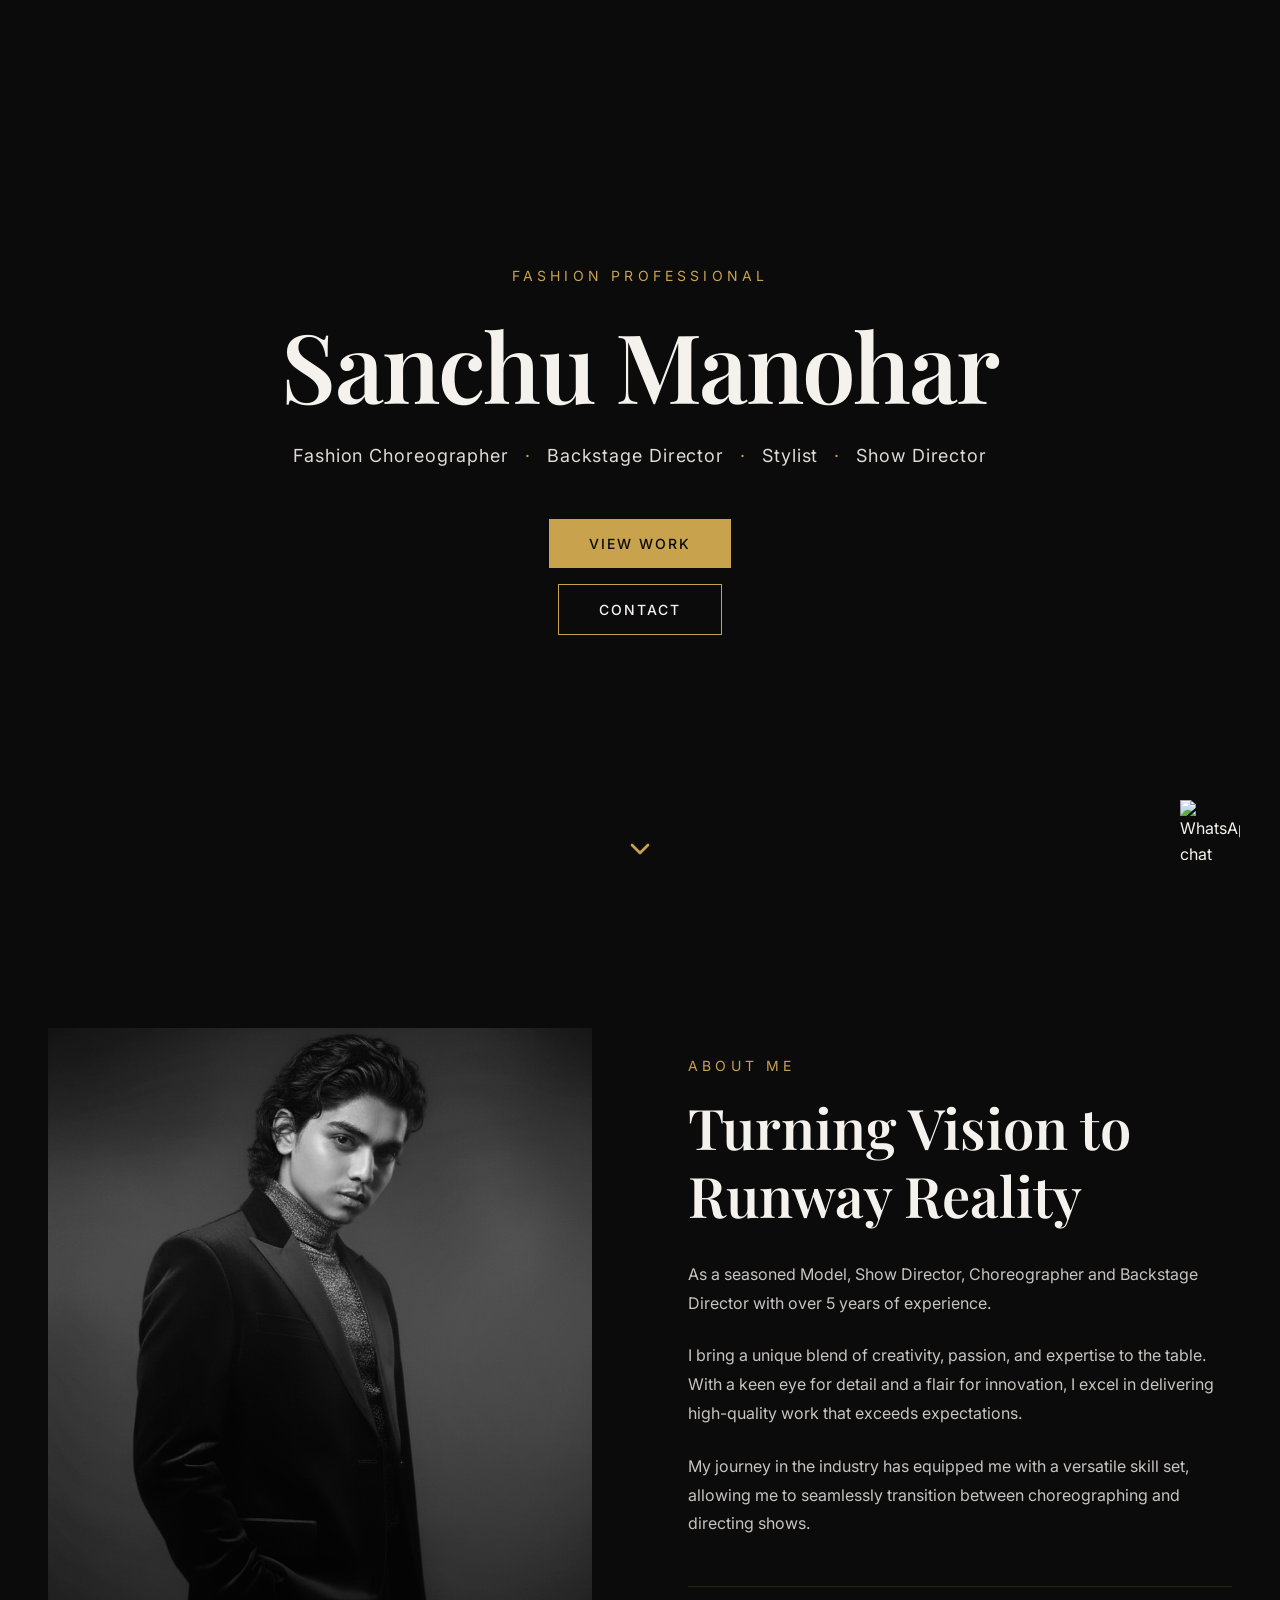
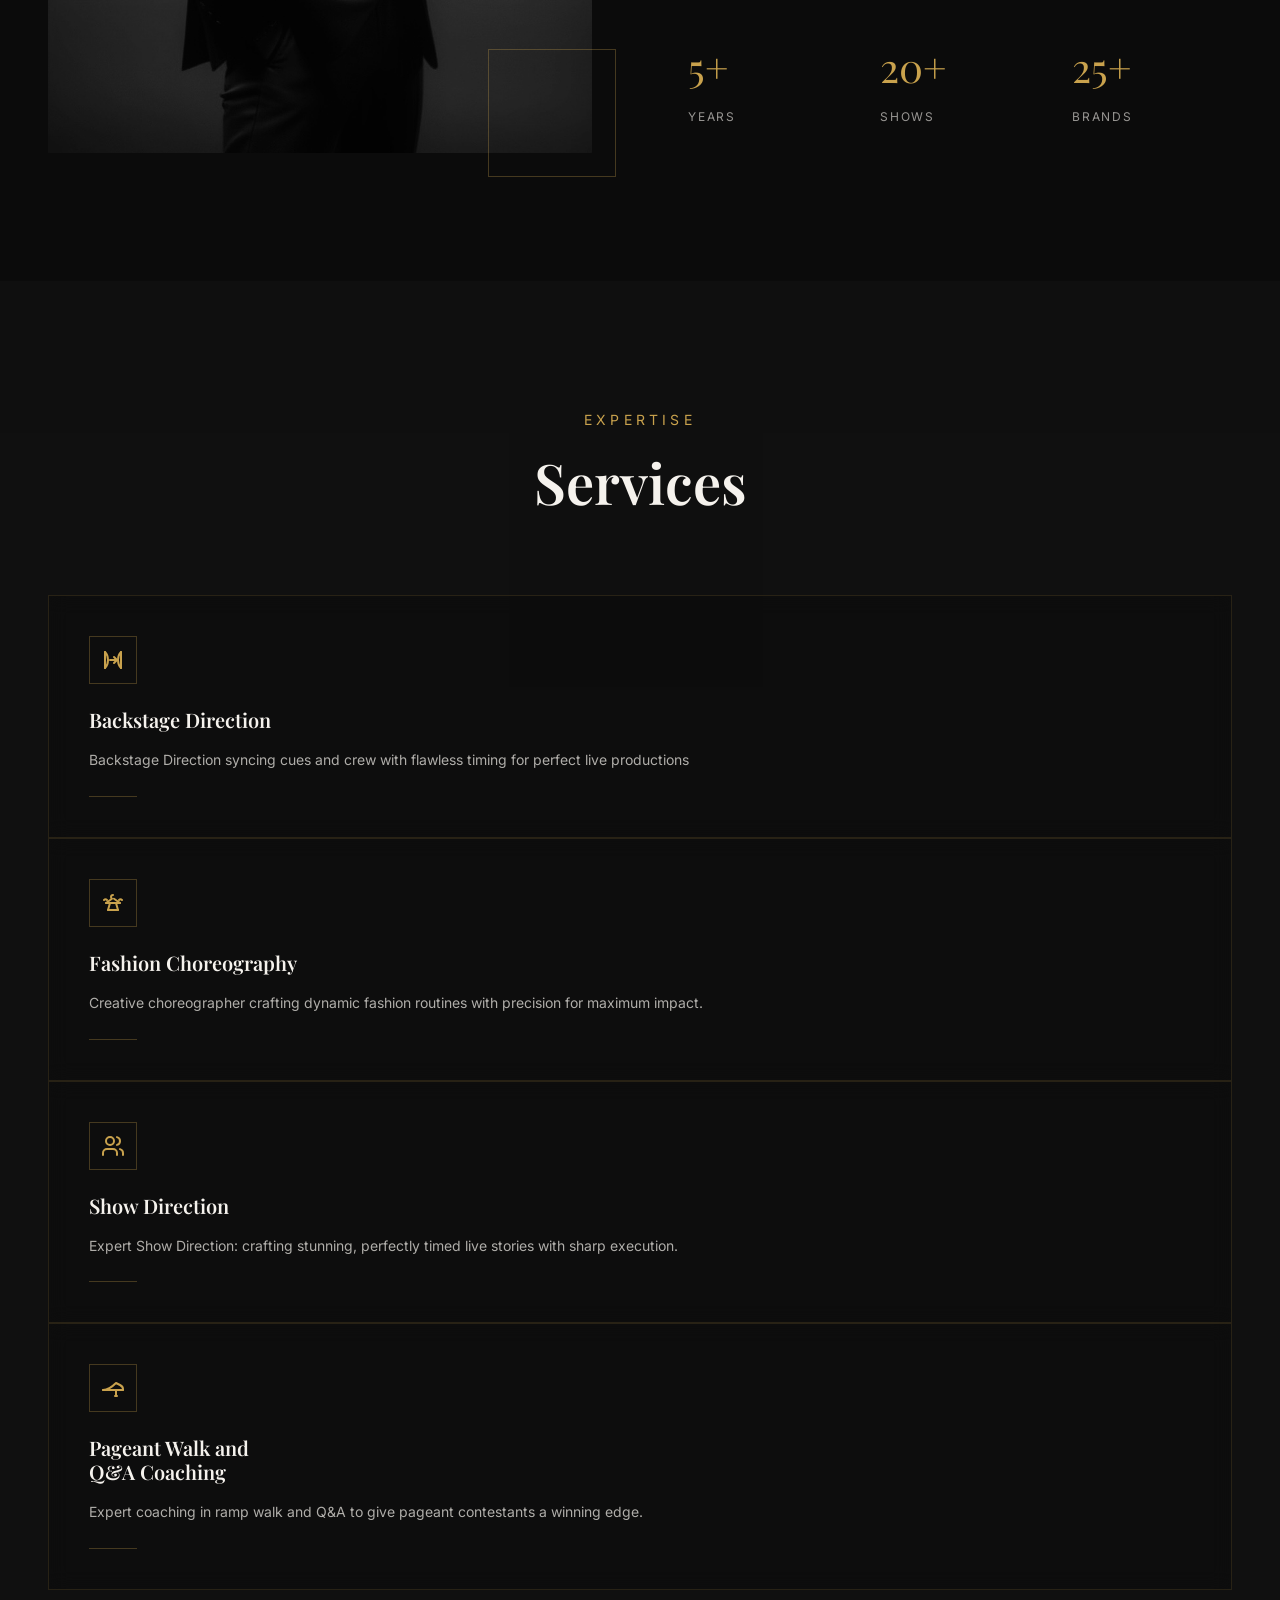
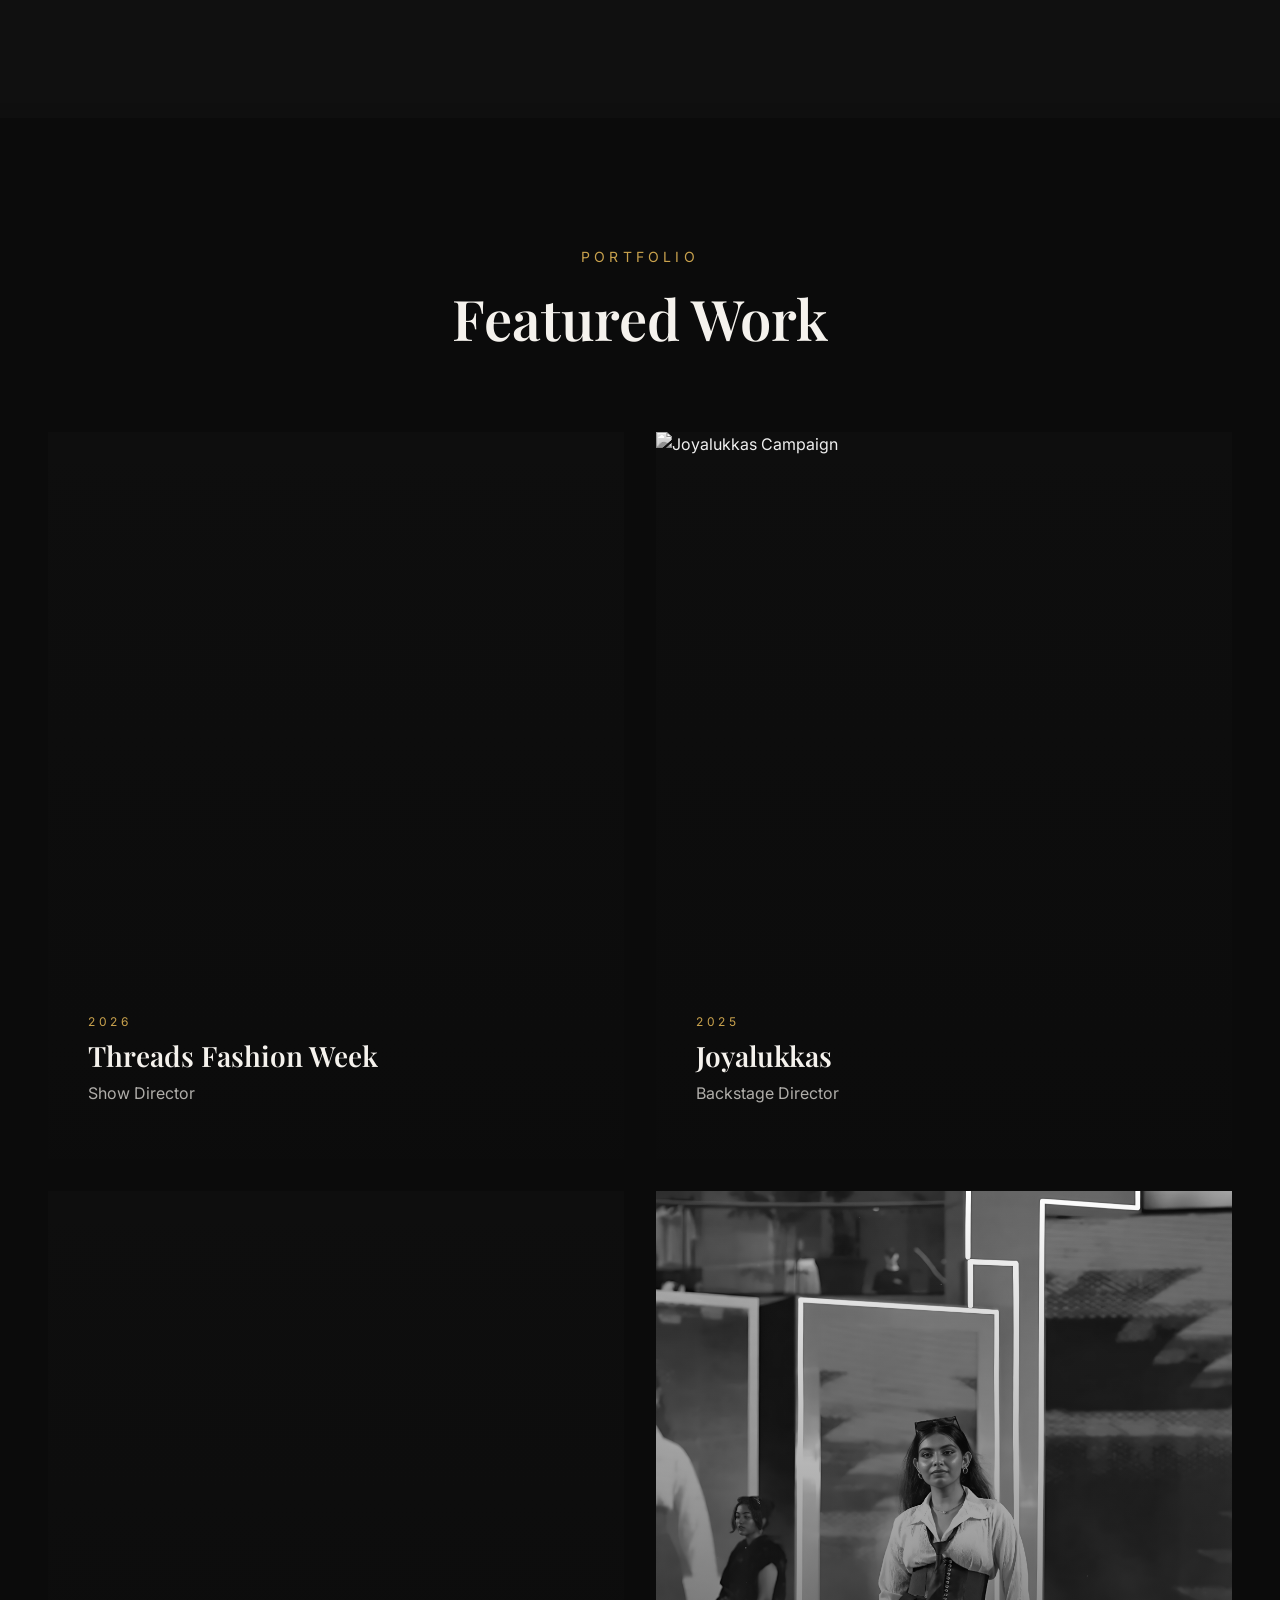
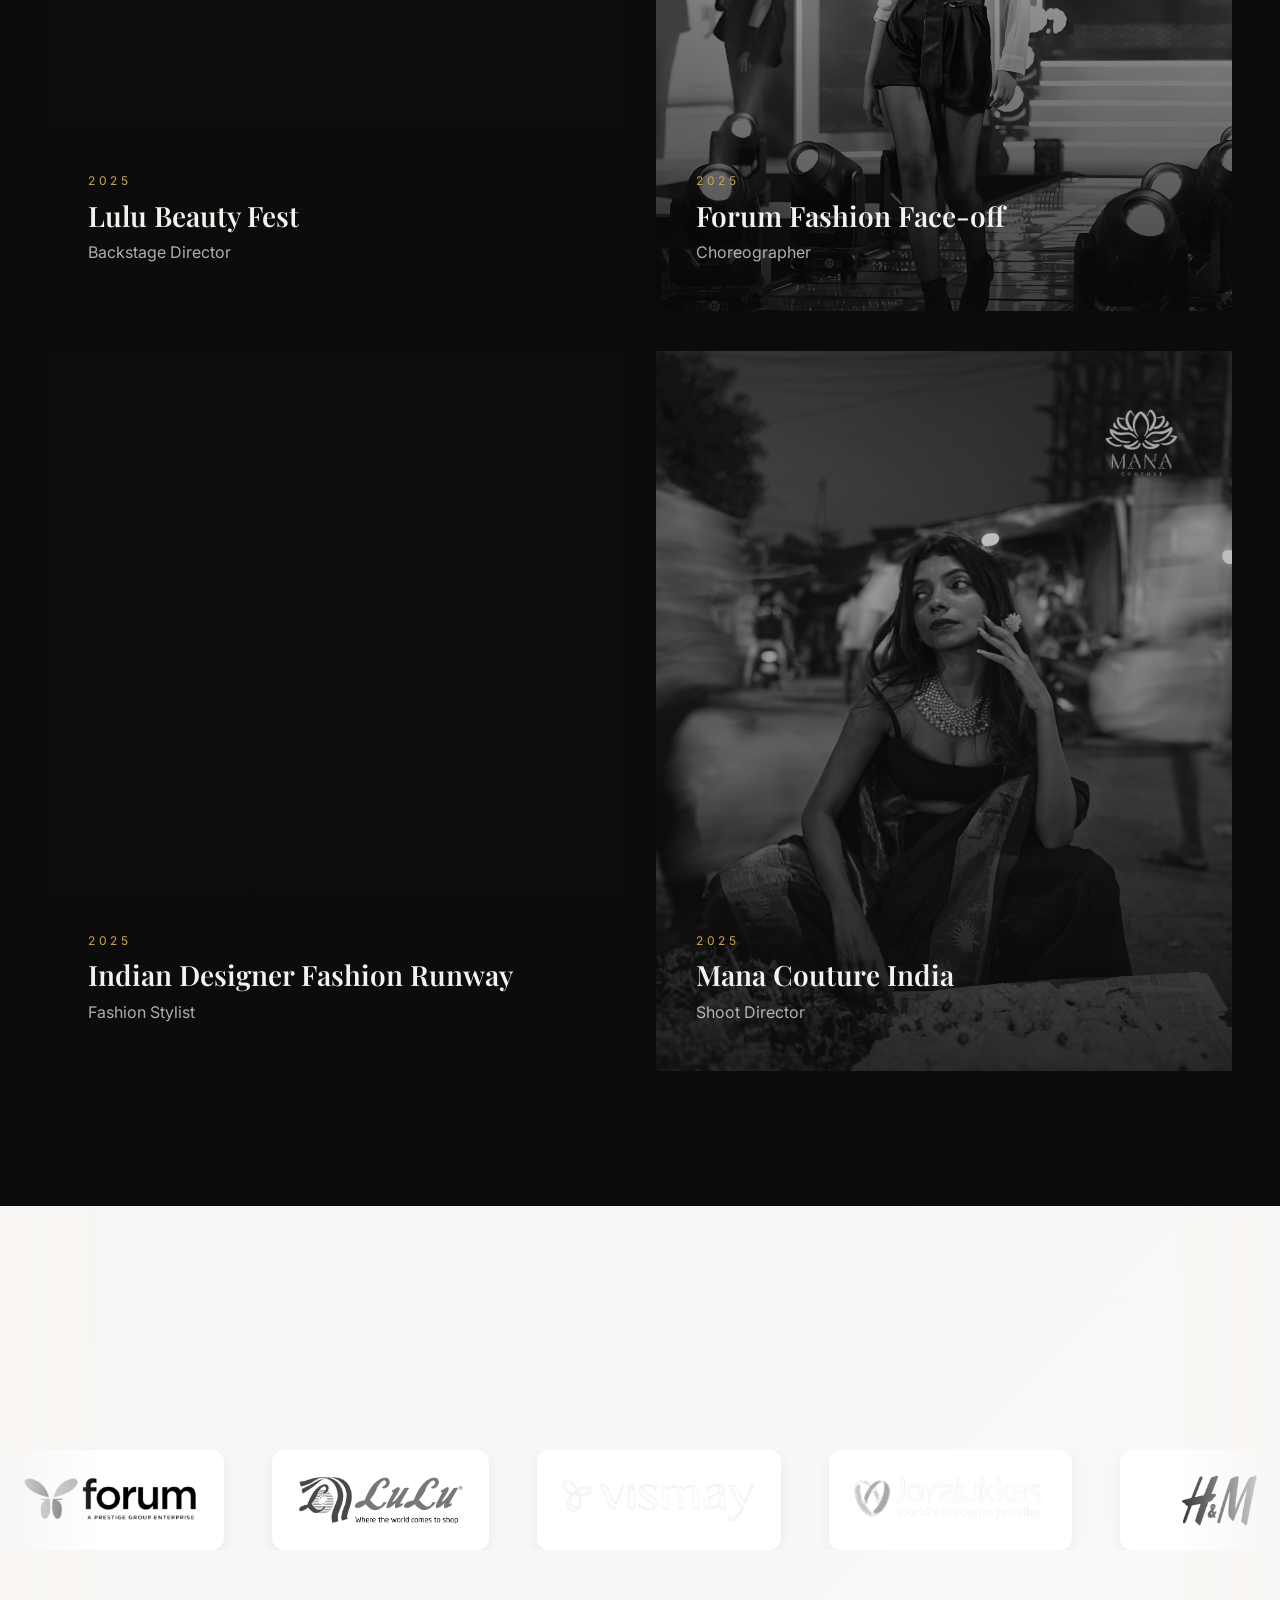
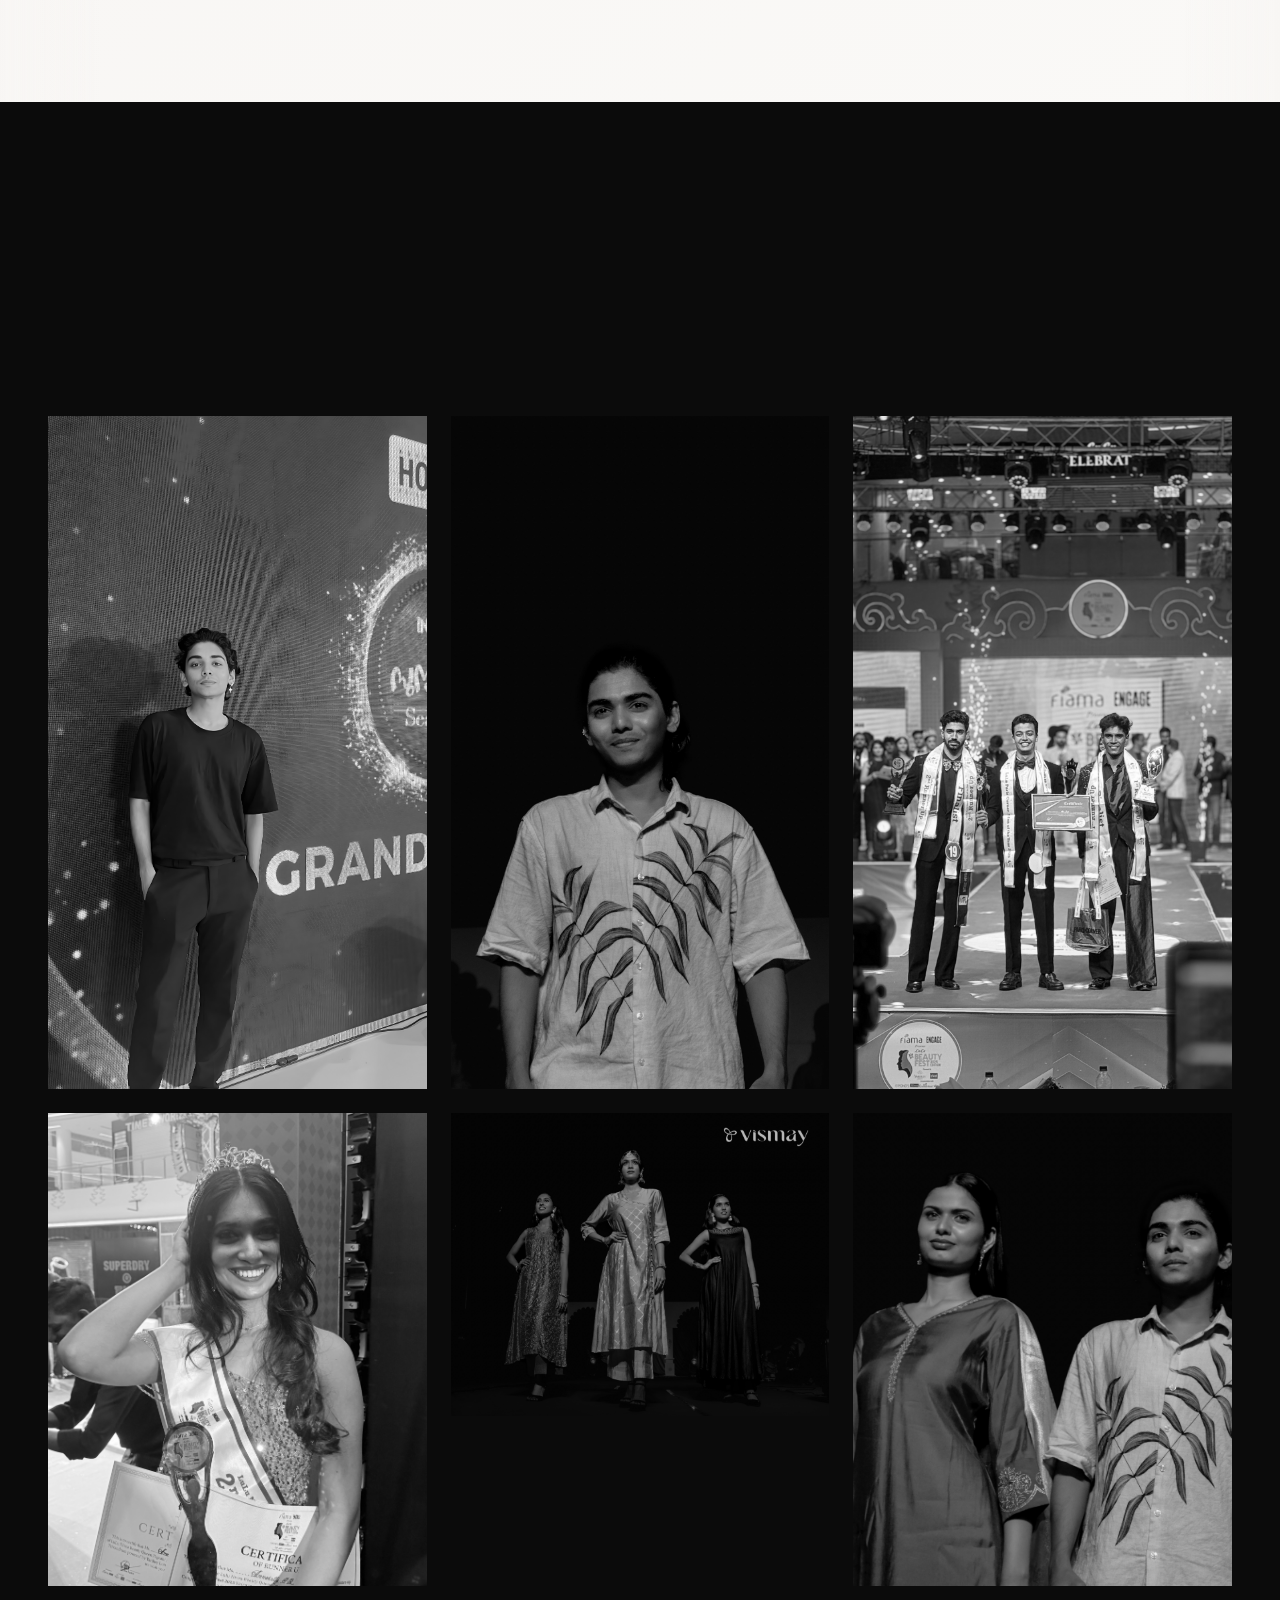
==== commit aa7022d2: "feat: implement preloader functionality and styles for improved user experience" ====
--- a/index.html
+++ b/index.html
@@ -11,22 +11,22 @@
     <meta name="googlebot" content="index, follow, max-image-preview:large, max-snippet:-1, max-video-preview:-1">
     <meta name="theme-color" content="#0f0f0f">
     <meta name="referrer" content="strict-origin-when-cross-origin">
-    <link rel="canonical" href="https://sanchu-m.github.io/portfolio/">
-    <link rel="sitemap" type="application/xml" title="Sitemap" href="https://sanchu-m.github.io/portfolio/sitemap.xml">
-    <link rel="alternate" hreflang="en-IN" href="https://sanchu-m.github.io/portfolio/">
-    <link rel="alternate" hreflang="x-default" href="https://sanchu-m.github.io/portfolio/">
+    <link rel="canonical" href="https://sanchumanohar.in/">
+    <link rel="sitemap" type="application/xml" title="Sitemap" href="https://sanchumanohar.in/sitemap.xml">
+    <link rel="alternate" hreflang="en-IN" href="https://sanchumanohar.in/">
+    <link rel="alternate" hreflang="x-default" href="https://sanchumanohar.in/">
     <meta property="og:type" content="website">
     <meta property="og:site_name" content="Sanchu Manohar Portfolio">
     <meta property="og:title" content="Sanchu Manohar | Fashion Choreographer, Show Director & Stylist">
     <meta property="og:description" content="Explore Sanchu Manohar's fashion choreography, runway direction, and brand collaboration portfolio.">
-    <meta property="og:url" content="https://sanchu-m.github.io/portfolio/">
-    <meta property="og:image" content="https://sanchu-m.github.io/portfolio/images/san.PNG">
+    <meta property="og:url" content="https://sanchumanohar.in/">
+    <meta property="og:image" content="https://sanchumanohar.in/images/san.PNG">
     <meta property="og:image:alt" content="Portrait of Sanchu Manohar, fashion choreographer and show director">
     <meta property="og:locale" content="en_IN">
     <meta name="twitter:card" content="summary_large_image">
     <meta name="twitter:title" content="Sanchu Manohar | Fashion Choreographer, Show Director & Stylist">
     <meta name="twitter:description" content="Official portfolio with featured work, services, and contact information.">
-    <meta name="twitter:image" content="https://sanchu-m.github.io/portfolio/images/san.PNG">
+    <meta name="twitter:image" content="https://sanchumanohar.in/images/san.PNG">
     <meta name="twitter:image:alt" content="Portrait of Sanchu Manohar, fashion choreographer and show director">
     <link rel="stylesheet" href="styles.css">
     <link rel="preconnect" href="https://fonts.googleapis.com">
@@ -39,20 +39,20 @@
             "@graph": [
                 {
                     "@type": "WebSite",
-                    "@id": "https://sanchu-m.github.io/portfolio/#website",
-                    "url": "https://sanchu-m.github.io/portfolio/",
+                    "@id": "https://sanchumanohar.in/#website",
+                    "url": "https://sanchumanohar.in/",
                     "name": "Sanchu Manohar Portfolio",
                     "inLanguage": "en-IN",
                     "publisher": {
-                        "@id": "https://sanchu-m.github.io/portfolio/#person"
+                        "@id": "https://sanchumanohar.in/#person"
                     }
                 },
                 {
                     "@type": "Person",
-                    "@id": "https://sanchu-m.github.io/portfolio/#person",
+                    "@id": "https://sanchumanohar.in/#person",
                     "name": "Sanchu Manohar",
-                    "url": "https://sanchu-m.github.io/portfolio/",
-                    "image": "https://sanchu-m.github.io/portfolio/images/san.PNG",
+                    "url": "https://sanchumanohar.in/",
+                    "image": "https://sanchumanohar.in/images/san.PNG",
                     "jobTitle": "Fashion Choreographer, Backstage Director, Show Director, Stylist",
                     "description": "Fashion choreographer and show director based in India, specializing in runway direction, backstage execution, and brand fashion productions.",
                     "email": "mailto:sanchumanoharofficial@gmail.com",
@@ -70,6 +70,14 @@
     </script>
 </head>
 <body>
+    <!-- Preloader -->
+    <div class="loader" role="status" aria-label="Loading content">
+        <div class="loader-inner">
+            <!-- <div class="loader-logo" aria-hidden="true">SM</div> -->
+            <div class="loader-ring" aria-hidden="true"></div>
+            <p class="loader-text">Sanchu Manohar</p>
+        </div>
+    </div>
     
     <!-- Hero Section -->
     <section id="hero" class="hero">
@@ -162,7 +170,7 @@
             <div class="section-header animate-on-scroll">
                 <p class="section-subtitle">Expertise</p>
                 <h2 class="section-title">Services</h2>
-            </div>
+            </div
             
             <div class="services-grid">
                 <div class="service-card animate-on-scroll">
--- a/styles.css
+++ b/styles.css
@@ -1214,4 +1214,80 @@
 .whatsapp-float img{
     width:60px;
     height:60px;
+}
+
+/* Preloader */
+.loader {
+    position: fixed;
+    inset: 0;
+    display: flex;
+    align-items: center;
+    justify-content: center;
+    background: #0B0B0B;
+    z-index: 9999;
+    transition: opacity 0.5s ease, visibility 0.5s ease;
+}
+
+.loader-inner {
+    display: flex;
+    flex-direction: column;
+    align-items: center;
+    gap: 1rem;
+}
+
+.loader-logo {
+    width: 72px;
+    height: 72px;
+    border-radius: 50%;
+    background: linear-gradient(135deg, #C9A24D 0%, #B89340 100%);
+    color: #0B0B0B;
+    display: flex;
+    align-items: center;
+    justify-content: center;
+    font-family: 'Playfair Display', serif;
+    font-size: 1.25rem;
+    font-weight: 700;
+    box-shadow: 0 10px 30px rgba(0,0,0,0.6);
+    transform-origin: center;
+    animation: loader-spin 1.6s cubic-bezier(.6,.0,.2,1) infinite;
+}
+
+@keyframes loader-spin {
+    0% { transform: rotate(0deg) scale(1); }
+    50% { transform: rotate(180deg) scale(1.08); }
+    100% { transform: rotate(360deg) scale(1); }
+}
+
+.loader-ring {
+    width: 56px;
+    height: 56px;
+    border-radius: 50%;
+    border: 3px solid rgba(201,162,77,0.15);
+    border-top-color: rgba(201,162,77,0.95);
+    animation: ring-rotate 1s linear infinite;
+    position: relative;
+    box-shadow: 0 6px 20px rgba(0,0,0,0.5);
+}
+
+@keyframes ring-rotate {
+    to { transform: rotate(360deg); }
+}
+
+.loader-text {
+    color: rgba(245,242,237,0.9);
+    letter-spacing: 0.2em;
+    text-transform: uppercase;
+    font-size: 0.75rem;
+}
+
+/* Hide loader when removed by JS (fade) */
+.loader.hidden {
+    opacity: 0;
+    visibility: hidden;
+    pointer-events: none;
+}
+
+/* Ensure body doesn't scroll while loader present */
+body.loading {
+    overflow: hidden;
 }
